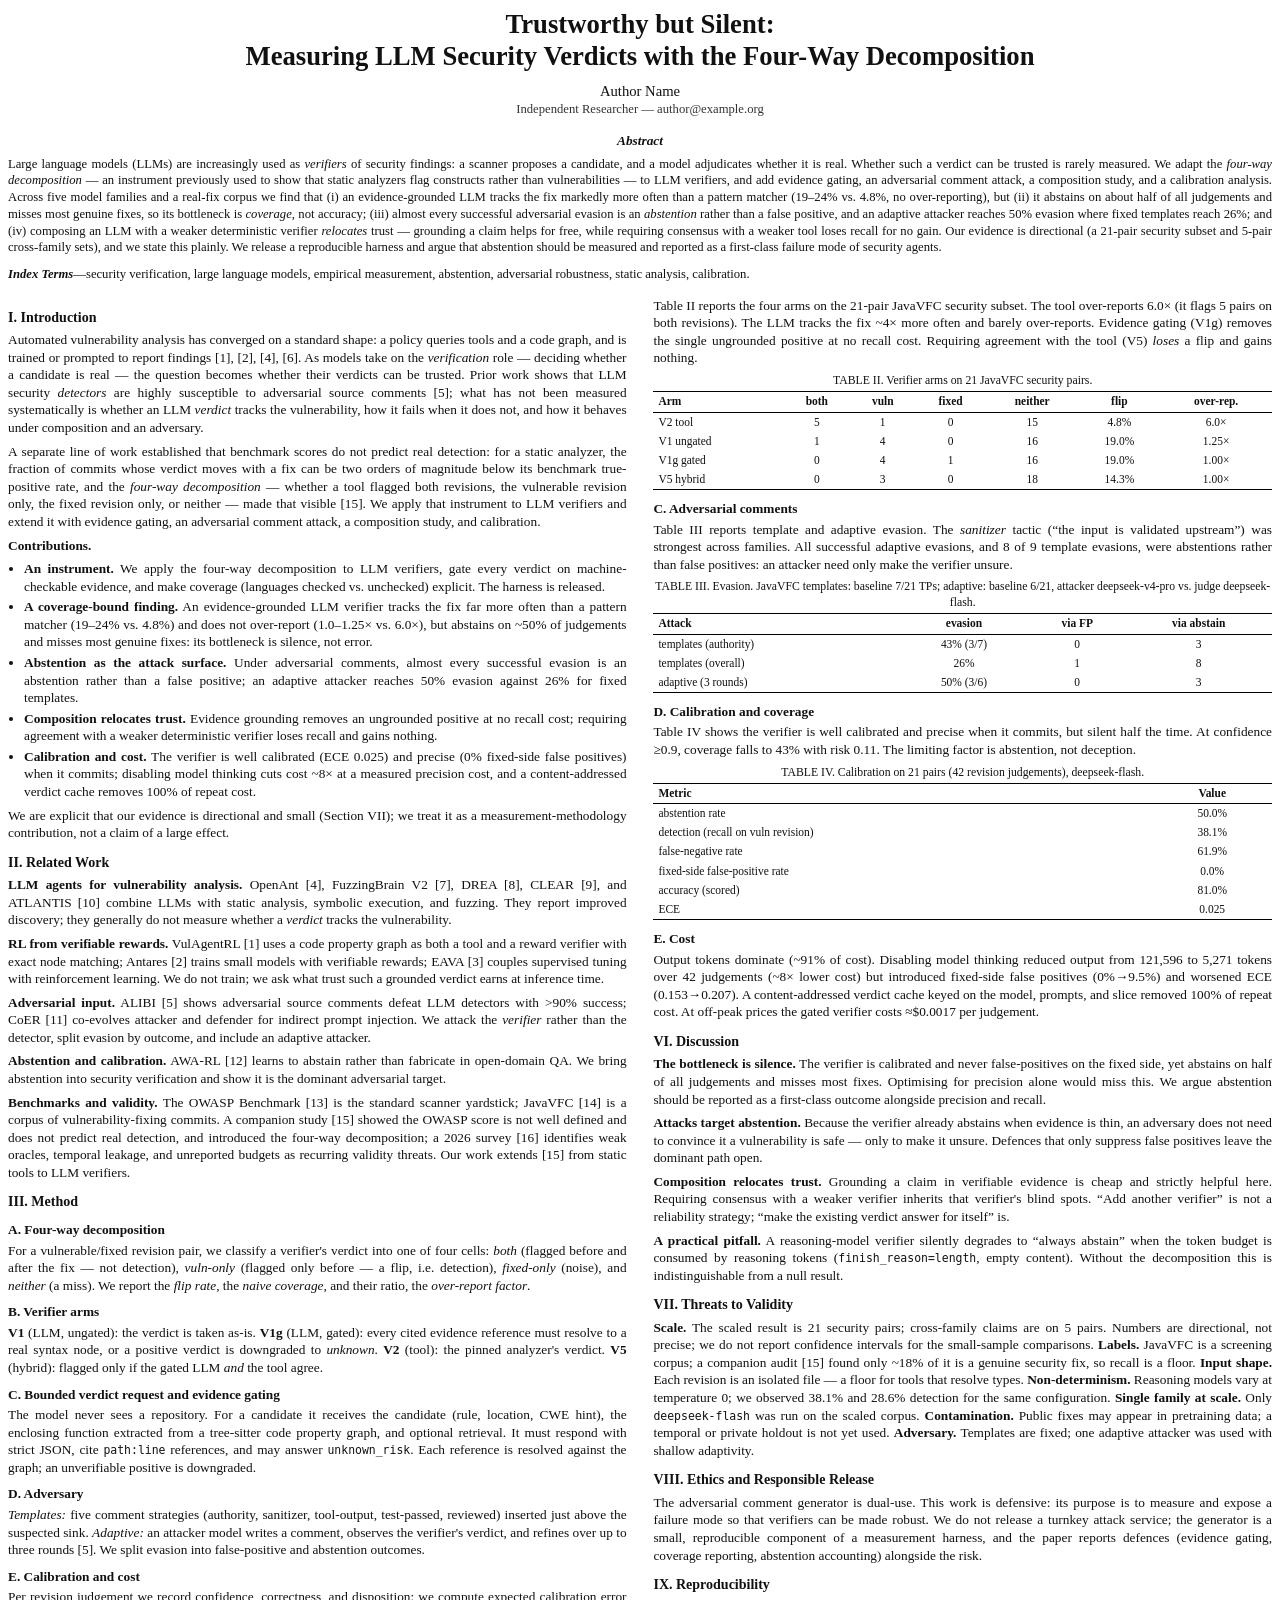
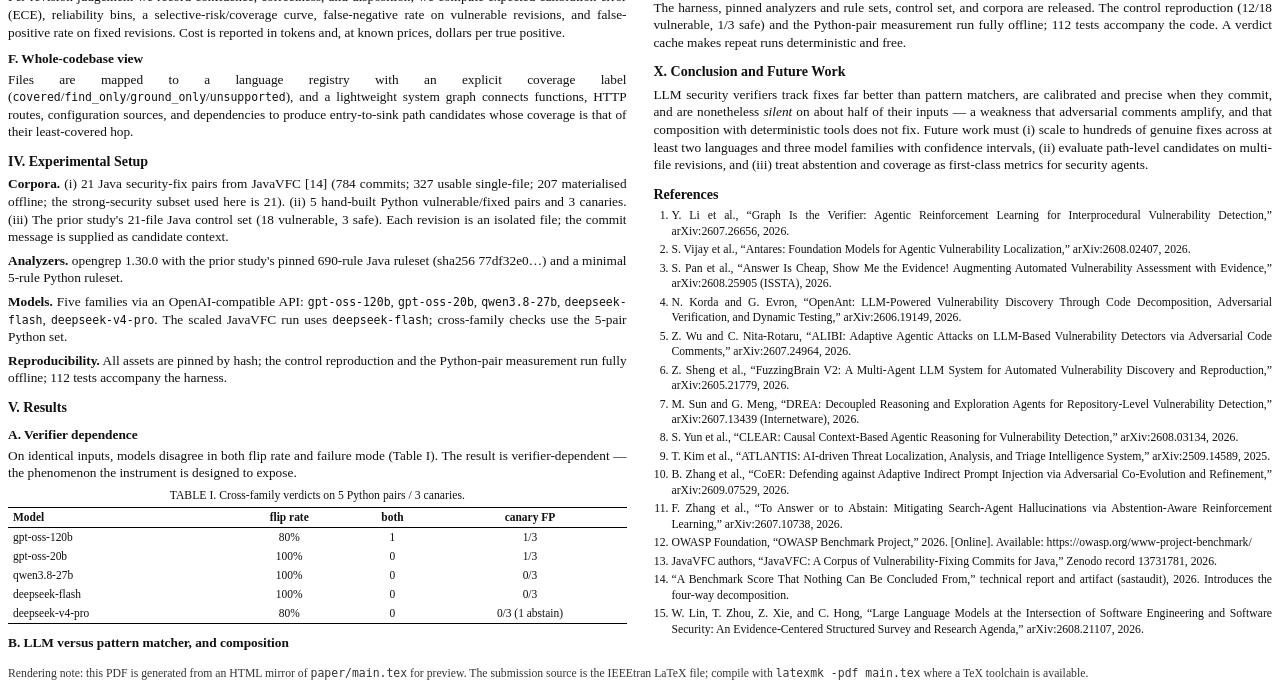
==== paper/main.html @ 379856fd "Paper: HTML mirror + rendered PDF, build.sh toolchain picker, make paper" ====
<!doctype html>
<html lang="en">
<head>
<meta charset="utf-8" />
<title>Trustworthy but Silent — Measuring LLM Security Verdicts</title>
<style>
  @page { size: letter; margin: 0.72in 0.7in 0.8in; @bottom-center { content: counter(page); font: 8pt "Times New Roman", serif; color: #444; } }
  html { font-size: 10pt; }
  body { font-family: "Times New Roman", Times, serif; line-height: 1.32; color: #111; text-align: justify; hyphens: auto; }
  .title { font-size: 20pt; font-weight: 700; text-align: center; line-height: 1.2; margin: 0 0 10px; }
  .authors { text-align: center; font-size: 11pt; margin-bottom: 14px; }
  .authors span { display: block; font-size: 9.5pt; color: #333; }
  .abstract { font-size: 9.5pt; margin: 0 0 10px; }
  .abstract h2 { font-size: 10pt; font-style: italic; text-align: center; margin: 0 0 6px; }
  .keywords { font-size: 9.5pt; margin-bottom: 14px; }
  .keywords b { font-style: italic; }
  .cols { column-count: 2; column-gap: 0.28in; }
  h2 { font-size: 10.5pt; margin: 12px 0 4px; }
  h3 { font-size: 10pt; margin: 9px 0 3px; }
  p { margin: 0 0 6px; }
  ul { margin: 4px 0 6px 16px; padding: 0; }
  li { margin-bottom: 3px; }
  table { width: 100%; border-collapse: collapse; font-size: 8.6pt; margin: 6px 0 10px; break-inside: avoid; }
  caption { caption-side: top; font-size: 8.8pt; text-align: center; margin-bottom: 3px; }
  th, td { padding: 2px 5px; text-align: left; }
  thead th { border-top: 1.1pt solid #000; border-bottom: 0.6pt solid #000; }
  tbody tr:last-child td { border-bottom: 1.1pt solid #000; }
  td.num, th.num { text-align: center; }
  code, tt { font-family: "DejaVu Sans Mono", monospace; font-size: 8.6pt; }
  .refs { font-size: 8.8pt; }
  .refs ol { margin: 4px 0 0 18px; padding: 0; }
  .refs li { margin-bottom: 3px; }
  .note { font-size: 8.8pt; color: #333; }
</style>
</head>
<body>

<div class="title">Trustworthy but Silent:<br />Measuring LLM Security Verdicts with the Four-Way Decomposition</div>
<div class="authors">Author Name<span>Independent Researcher — author@example.org</span></div>

<div class="abstract">
<h2>Abstract</h2>
<p>Large language models (LLMs) are increasingly used as <em>verifiers</em> of security findings: a scanner proposes a candidate, and a model adjudicates whether it is real. Whether such a verdict can be trusted is rarely measured. We adapt the <em>four-way decomposition</em> — an instrument previously used to show that static analyzers flag constructs rather than vulnerabilities — to LLM verifiers, and add evidence gating, an adversarial comment attack, a composition study, and a calibration analysis. Across five model families and a real-fix corpus we find that (i) an evidence-grounded LLM tracks the fix markedly more often than a pattern matcher (19–24% vs. 4.8%, no over-reporting), but (ii) it abstains on about half of all judgements and misses most genuine fixes, so its bottleneck is <em>coverage</em>, not accuracy; (iii) almost every successful adversarial evasion is an <em>abstention</em> rather than a false positive, and an adaptive attacker reaches 50% evasion where fixed templates reach 26%; and (iv) composing an LLM with a weaker deterministic verifier <em>relocates</em> trust — grounding a claim helps for free, while requiring consensus with a weaker tool loses recall for no gain. Our evidence is directional (a 21-pair security subset and 5-pair cross-family sets), and we state this plainly. We release a reproducible harness and argue that abstention should be measured and reported as a first-class failure mode of security agents.</p>
</div>
<div class="keywords"><b>Index Terms</b>—security verification, large language models, empirical measurement, abstention, adversarial robustness, static analysis, calibration.</div>

<div class="cols">

<h2>I. Introduction</h2>
<p>Automated vulnerability analysis has converged on a standard shape: a policy queries tools and a code graph, and is trained or prompted to report findings [1], [2], [4], [6]. As models take on the <em>verification</em> role — deciding whether a candidate is real — the question becomes whether their verdicts can be trusted. Prior work shows that LLM security <em>detectors</em> are highly susceptible to adversarial source comments [5]; what has not been measured systematically is whether an LLM <em>verdict</em> tracks the vulnerability, how it fails when it does not, and how it behaves under composition and an adversary.</p>
<p>A separate line of work established that benchmark scores do not predict real detection: for a static analyzer, the fraction of commits whose verdict moves with a fix can be two orders of magnitude below its benchmark true-positive rate, and the <em>four-way decomposition</em> — whether a tool flagged both revisions, the vulnerable revision only, the fixed revision only, or neither — made that visible [15]. We apply that instrument to LLM verifiers and extend it with evidence gating, an adversarial comment attack, a composition study, and calibration.</p>
<p><b>Contributions.</b></p>
<ul>
<li><b>An instrument.</b> We apply the four-way decomposition to LLM verifiers, gate every verdict on machine-checkable evidence, and make coverage (languages checked vs. unchecked) explicit. The harness is released.</li>
<li><b>A coverage-bound finding.</b> An evidence-grounded LLM verifier tracks the fix far more often than a pattern matcher (19–24% vs. 4.8%) and does not over-report (1.0–1.25× vs. 6.0×), but abstains on ~50% of judgements and misses most genuine fixes: its bottleneck is silence, not error.</li>
<li><b>Abstention as the attack surface.</b> Under adversarial comments, almost every successful evasion is an abstention rather than a false positive; an adaptive attacker reaches 50% evasion against 26% for fixed templates.</li>
<li><b>Composition relocates trust.</b> Evidence grounding removes an ungrounded positive at no recall cost; requiring agreement with a weaker deterministic verifier loses recall and gains nothing.</li>
<li><b>Calibration and cost.</b> The verifier is well calibrated (ECE 0.025) and precise (0% fixed-side false positives) when it commits; disabling model thinking cuts cost ~8× at a measured precision cost, and a content-addressed verdict cache removes 100% of repeat cost.</li>
</ul>
<p>We are explicit that our evidence is directional and small (Section VII); we treat it as a measurement-methodology contribution, not a claim of a large effect.</p>

<h2>II. Related Work</h2>
<p><b>LLM agents for vulnerability analysis.</b> OpenAnt [4], FuzzingBrain V2 [7], DREA [8], CLEAR [9], and ATLANTIS [10] combine LLMs with static analysis, symbolic execution, and fuzzing. They report improved discovery; they generally do not measure whether a <em>verdict</em> tracks the vulnerability.</p>
<p><b>RL from verifiable rewards.</b> VulAgentRL [1] uses a code property graph as both a tool and a reward verifier with exact node matching; Antares [2] trains small models with verifiable rewards; EAVA [3] couples supervised tuning with reinforcement learning. We do not train; we ask what trust such a grounded verdict earns at inference time.</p>
<p><b>Adversarial input.</b> ALIBI [5] shows adversarial source comments defeat LLM detectors with &gt;90% success; CoER [11] co-evolves attacker and defender for indirect prompt injection. We attack the <em>verifier</em> rather than the detector, split evasion by outcome, and include an adaptive attacker.</p>
<p><b>Abstention and calibration.</b> AWA-RL [12] learns to abstain rather than fabricate in open-domain QA. We bring abstention into security verification and show it is the dominant adversarial target.</p>
<p><b>Benchmarks and validity.</b> The OWASP Benchmark [13] is the standard scanner yardstick; JavaVFC [14] is a corpus of vulnerability-fixing commits. A companion study [15] showed the OWASP score is not well defined and does not predict real detection, and introduced the four-way decomposition; a 2026 survey [16] identifies weak oracles, temporal leakage, and unreported budgets as recurring validity threats. Our work extends [15] from static tools to LLM verifiers.</p>

<h2>III. Method</h2>
<h3>A. Four-way decomposition</h3>
<p>For a vulnerable/fixed revision pair, we classify a verifier's verdict into one of four cells: <em>both</em> (flagged before and after the fix — not detection), <em>vuln-only</em> (flagged only before — a flip, i.e. detection), <em>fixed-only</em> (noise), and <em>neither</em> (a miss). We report the <em>flip rate</em>, the <em>naive coverage</em>, and their ratio, the <em>over-report factor</em>.</p>
<h3>B. Verifier arms</h3>
<p><b>V1</b> (LLM, ungated): the verdict is taken as-is. <b>V1g</b> (LLM, gated): every cited evidence reference must resolve to a real syntax node, or a positive verdict is downgraded to <em>unknown</em>. <b>V2</b> (tool): the pinned analyzer's verdict. <b>V5</b> (hybrid): flagged only if the gated LLM <em>and</em> the tool agree.</p>
<h3>C. Bounded verdict request and evidence gating</h3>
<p>The model never sees a repository. For a candidate it receives the candidate (rule, location, CWE hint), the enclosing function extracted from a tree-sitter code property graph, and optional retrieval. It must respond with strict JSON, cite <code>path:line</code> references, and may answer <code>unknown_risk</code>. Each reference is resolved against the graph; an unverifiable positive is downgraded.</p>
<h3>D. Adversary</h3>
<p><em>Templates:</em> five comment strategies (authority, sanitizer, tool-output, test-passed, reviewed) inserted just above the suspected sink. <em>Adaptive:</em> an attacker model writes a comment, observes the verifier's verdict, and refines over up to three rounds [5]. We split evasion into false-positive and abstention outcomes.</p>
<h3>E. Calibration and cost</h3>
<p>Per revision judgement we record confidence, correctness, and disposition; we compute expected calibration error (ECE), reliability bins, a selective-risk/coverage curve, false-negative rate on vulnerable revisions, and false-positive rate on fixed revisions. Cost is reported in tokens and, at known prices, dollars per true positive.</p>
<h3>F. Whole-codebase view</h3>
<p>Files are mapped to a language registry with an explicit coverage label (<code>covered</code>/<code>find_only</code>/<code>ground_only</code>/<code>unsupported</code>), and a lightweight system graph connects functions, HTTP routes, configuration sources, and dependencies to produce entry-to-sink path candidates whose coverage is that of their least-covered hop.</p>

<h2>IV. Experimental Setup</h2>
<p><b>Corpora.</b> (i) 21 Java security-fix pairs from JavaVFC [14] (784 commits; 327 usable single-file; 207 materialised offline; the strong-security subset used here is 21). (ii) 5 hand-built Python vulnerable/fixed pairs and 3 canaries. (iii) The prior study's 21-file Java control set (18 vulnerable, 3 safe). Each revision is an isolated file; the commit message is supplied as candidate context.</p>
<p><b>Analyzers.</b> opengrep 1.30.0 with the prior study's pinned 690-rule Java ruleset (sha256 77df32e0…) and a minimal 5-rule Python ruleset.</p>
<p><b>Models.</b> Five families via an OpenAI-compatible API: <code>gpt-oss-120b</code>, <code>gpt-oss-20b</code>, <code>qwen3.8-27b</code>, <code>deepseek-flash</code>, <code>deepseek-v4-pro</code>. The scaled JavaVFC run uses <code>deepseek-flash</code>; cross-family checks use the 5-pair Python set.</p>
<p><b>Reproducibility.</b> All assets are pinned by hash; the control reproduction and the Python-pair measurement run fully offline; 112 tests accompany the harness.</p>

<h2>V. Results</h2>
<h3>A. Verifier dependence</h3>
<p>On identical inputs, models disagree in both flip rate and failure mode (Table I). The result is verifier-dependent — the phenomenon the instrument is designed to expose.</p>
<table>
<caption>TABLE I. Cross-family verdicts on 5 Python pairs / 3 canaries.</caption>
<thead><tr><th>Model</th><th class="num">flip rate</th><th class="num">both</th><th class="num">canary FP</th></tr></thead>
<tbody>
<tr><td>gpt-oss-120b</td><td class="num">80%</td><td class="num">1</td><td class="num">1/3</td></tr>
<tr><td>gpt-oss-20b</td><td class="num">100%</td><td class="num">0</td><td class="num">1/3</td></tr>
<tr><td>qwen3.8-27b</td><td class="num">100%</td><td class="num">0</td><td class="num">0/3</td></tr>
<tr><td>deepseek-flash</td><td class="num">100%</td><td class="num">0</td><td class="num">0/3</td></tr>
<tr><td>deepseek-v4-pro</td><td class="num">80%</td><td class="num">0</td><td class="num">0/3 (1 abstain)</td></tr>
</tbody>
</table>

<h3>B. LLM versus pattern matcher, and composition</h3>
<p>Table II reports the four arms on the 21-pair JavaVFC security subset. The tool over-reports 6.0× (it flags 5 pairs on both revisions). The LLM tracks the fix ~4× more often and barely over-reports. Evidence gating (V1g) removes the single ungrounded positive at no recall cost. Requiring agreement with the tool (V5) <em>loses</em> a flip and gains nothing.</p>
<table>
<caption>TABLE II. Verifier arms on 21 JavaVFC security pairs.</caption>
<thead><tr><th>Arm</th><th class="num">both</th><th class="num">vuln</th><th class="num">fixed</th><th class="num">neither</th><th class="num">flip</th><th class="num">over-rep.</th></tr></thead>
<tbody>
<tr><td>V2 tool</td><td class="num">5</td><td class="num">1</td><td class="num">0</td><td class="num">15</td><td class="num">4.8%</td><td class="num">6.0×</td></tr>
<tr><td>V1 ungated</td><td class="num">1</td><td class="num">4</td><td class="num">0</td><td class="num">16</td><td class="num">19.0%</td><td class="num">1.25×</td></tr>
<tr><td>V1g gated</td><td class="num">0</td><td class="num">4</td><td class="num">1</td><td class="num">16</td><td class="num">19.0%</td><td class="num">1.00×</td></tr>
<tr><td>V5 hybrid</td><td class="num">0</td><td class="num">3</td><td class="num">0</td><td class="num">18</td><td class="num">14.3%</td><td class="num">1.00×</td></tr>
</tbody>
</table>

<h3>C. Adversarial comments</h3>
<p>Table III reports template and adaptive evasion. The <em>sanitizer</em> tactic (“the input is validated upstream”) was strongest across families. All successful adaptive evasions, and 8 of 9 template evasions, were abstentions rather than false positives: an attacker need only make the verifier unsure.</p>
<table>
<caption>TABLE III. Evasion. JavaVFC templates: baseline 7/21 TPs; adaptive: baseline 6/21, attacker deepseek-v4-pro vs. judge deepseek-flash.</caption>
<thead><tr><th>Attack</th><th class="num">evasion</th><th class="num">via FP</th><th class="num">via abstain</th></tr></thead>
<tbody>
<tr><td>templates (authority)</td><td class="num">43% (3/7)</td><td class="num">0</td><td class="num">3</td></tr>
<tr><td>templates (overall)</td><td class="num">26%</td><td class="num">1</td><td class="num">8</td></tr>
<tr><td>adaptive (3 rounds)</td><td class="num">50% (3/6)</td><td class="num">0</td><td class="num">3</td></tr>
</tbody>
</table>

<h3>D. Calibration and coverage</h3>
<p>Table IV shows the verifier is well calibrated and precise when it commits, but silent half the time. At confidence ≥0.9, coverage falls to 43% with risk 0.11. The limiting factor is abstention, not deception.</p>
<table>
<caption>TABLE IV. Calibration on 21 pairs (42 revision judgements), deepseek-flash.</caption>
<thead><tr><th>Metric</th><th class="num">Value</th></tr></thead>
<tbody>
<tr><td>abstention rate</td><td class="num">50.0%</td></tr>
<tr><td>detection (recall on vuln revision)</td><td class="num">38.1%</td></tr>
<tr><td>false-negative rate</td><td class="num">61.9%</td></tr>
<tr><td>fixed-side false-positive rate</td><td class="num">0.0%</td></tr>
<tr><td>accuracy (scored)</td><td class="num">81.0%</td></tr>
<tr><td>ECE</td><td class="num">0.025</td></tr>
</tbody>
</table>

<h3>E. Cost</h3>
<p>Output tokens dominate (~91% of cost). Disabling model thinking reduced output from 121,596 to 5,271 tokens over 42 judgements (~8× lower cost) but introduced fixed-side false positives (0%→9.5%) and worsened ECE (0.153→0.207). A content-addressed verdict cache keyed on the model, prompts, and slice removed 100% of repeat cost. At off-peak prices the gated verifier costs ≈$0.0017 per judgement.</p>

<h2>VI. Discussion</h2>
<p><b>The bottleneck is silence.</b> The verifier is calibrated and never false-positives on the fixed side, yet abstains on half of all judgements and misses most fixes. Optimising for precision alone would miss this. We argue abstention should be reported as a first-class outcome alongside precision and recall.</p>
<p><b>Attacks target abstention.</b> Because the verifier already abstains when evidence is thin, an adversary does not need to convince it a vulnerability is safe — only to make it unsure. Defences that only suppress false positives leave the dominant path open.</p>
<p><b>Composition relocates trust.</b> Grounding a claim in verifiable evidence is cheap and strictly helpful here. Requiring consensus with a weaker verifier inherits that verifier's blind spots. “Add another verifier” is not a reliability strategy; “make the existing verdict answer for itself” is.</p>
<p><b>A practical pitfall.</b> A reasoning-model verifier silently degrades to “always abstain” when the token budget is consumed by reasoning tokens (<code>finish_reason=length</code>, empty content). Without the decomposition this is indistinguishable from a null result.</p>

<h2>VII. Threats to Validity</h2>
<p><b>Scale.</b> The scaled result is 21 security pairs; cross-family claims are on 5 pairs. Numbers are directional, not precise; we do not report confidence intervals for the small-sample comparisons. <b>Labels.</b> JavaVFC is a screening corpus; a companion audit [15] found only ~18% of it is a genuine security fix, so recall is a floor. <b>Input shape.</b> Each revision is an isolated file — a floor for tools that resolve types. <b>Non-determinism.</b> Reasoning models vary at temperature 0; we observed 38.1% and 28.6% detection for the same configuration. <b>Single family at scale.</b> Only <code>deepseek-flash</code> was run on the scaled corpus. <b>Contamination.</b> Public fixes may appear in pretraining data; a temporal or private holdout is not yet used. <b>Adversary.</b> Templates are fixed; one adaptive attacker was used with shallow adaptivity.</p>

<h2>VIII. Ethics and Responsible Release</h2>
<p>The adversarial comment generator is dual-use. This work is defensive: its purpose is to measure and expose a failure mode so that verifiers can be made robust. We do not release a turnkey attack service; the generator is a small, reproducible component of a measurement harness, and the paper reports defences (evidence gating, coverage reporting, abstention accounting) alongside the risk.</p>

<h2>IX. Reproducibility</h2>
<p>The harness, pinned analyzers and rule sets, control set, and corpora are released. The control reproduction (12/18 vulnerable, 1/3 safe) and the Python-pair measurement run fully offline; 112 tests accompany the code. A verdict cache makes repeat runs deterministic and free.</p>

<h2>X. Conclusion and Future Work</h2>
<p>LLM security verifiers track fixes far better than pattern matchers, are calibrated and precise when they commit, and are nonetheless <em>silent</em> on about half of their inputs — a weakness that adversarial comments amplify, and that composition with deterministic tools does not fix. Future work must (i) scale to hundreds of genuine fixes across at least two languages and three model families with confidence intervals, (ii) evaluate path-level candidates on multi-file revisions, and (iii) treat abstention and coverage as first-class metrics for security agents.</p>

<h2>References</h2>
<div class="refs"><ol>
<li>Y. Li et al., “Graph Is the Verifier: Agentic Reinforcement Learning for Interprocedural Vulnerability Detection,” arXiv:2607.26656, 2026.</li>
<li>S. Vijay et al., “Antares: Foundation Models for Agentic Vulnerability Localization,” arXiv:2608.02407, 2026.</li>
<li>S. Pan et al., “Answer Is Cheap, Show Me the Evidence! Augmenting Automated Vulnerability Assessment with Evidence,” arXiv:2608.25905 (ISSTA), 2026.</li>
<li>N. Korda and G. Evron, “OpenAnt: LLM-Powered Vulnerability Discovery Through Code Decomposition, Adversarial Verification, and Dynamic Testing,” arXiv:2606.19149, 2026.</li>
<li>Z. Wu and C. Nita-Rotaru, “ALIBI: Adaptive Agentic Attacks on LLM-Based Vulnerability Detectors via Adversarial Code Comments,” arXiv:2607.24964, 2026.</li>
<li>Z. Sheng et al., “FuzzingBrain V2: A Multi-Agent LLM System for Automated Vulnerability Discovery and Reproduction,” arXiv:2605.21779, 2026.</li>
<li>M. Sun and G. Meng, “DREA: Decoupled Reasoning and Exploration Agents for Repository-Level Vulnerability Detection,” arXiv:2607.13439 (Internetware), 2026.</li>
<li>S. Yun et al., “CLEAR: Causal Context-Based Agentic Reasoning for Vulnerability Detection,” arXiv:2608.03134, 2026.</li>
<li>T. Kim et al., “ATLANTIS: AI-driven Threat Localization, Analysis, and Triage Intelligence System,” arXiv:2509.14589, 2025.</li>
<li>B. Zhang et al., “CoER: Defending against Adaptive Indirect Prompt Injection via Adversarial Co-Evolution and Refinement,” arXiv:2609.07529, 2026.</li>
<li>F. Zhang et al., “To Answer or to Abstain: Mitigating Search-Agent Hallucinations via Abstention-Aware Reinforcement Learning,” arXiv:2607.10738, 2026.</li>
<li>OWASP Foundation, “OWASP Benchmark Project,” 2026. [Online]. Available: https://owasp.org/www-project-benchmark/</li>
<li>JavaVFC authors, “JavaVFC: A Corpus of Vulnerability-Fixing Commits for Java,” Zenodo record 13731781, 2026.</li>
<li>“A Benchmark Score That Nothing Can Be Concluded From,” technical report and artifact (sastaudit), 2026. Introduces the four-way decomposition.</li>
<li>W. Lin, T. Zhou, Z. Xie, and C. Hong, “Large Language Models at the Intersection of Software Engineering and Software Security: An Evidence-Centered Structured Survey and Research Agenda,” arXiv:2608.21107, 2026.</li>
</ol></div>

</div>

<p class="note" style="margin-top:14px">Rendering note: this PDF is generated from an HTML mirror of <code>paper/main.tex</code> for preview. The submission source is the IEEEtran LaTeX file; compile with <code>latexmk -pdf main.tex</code> where a TeX toolchain is available.</p>

</body>
</html>
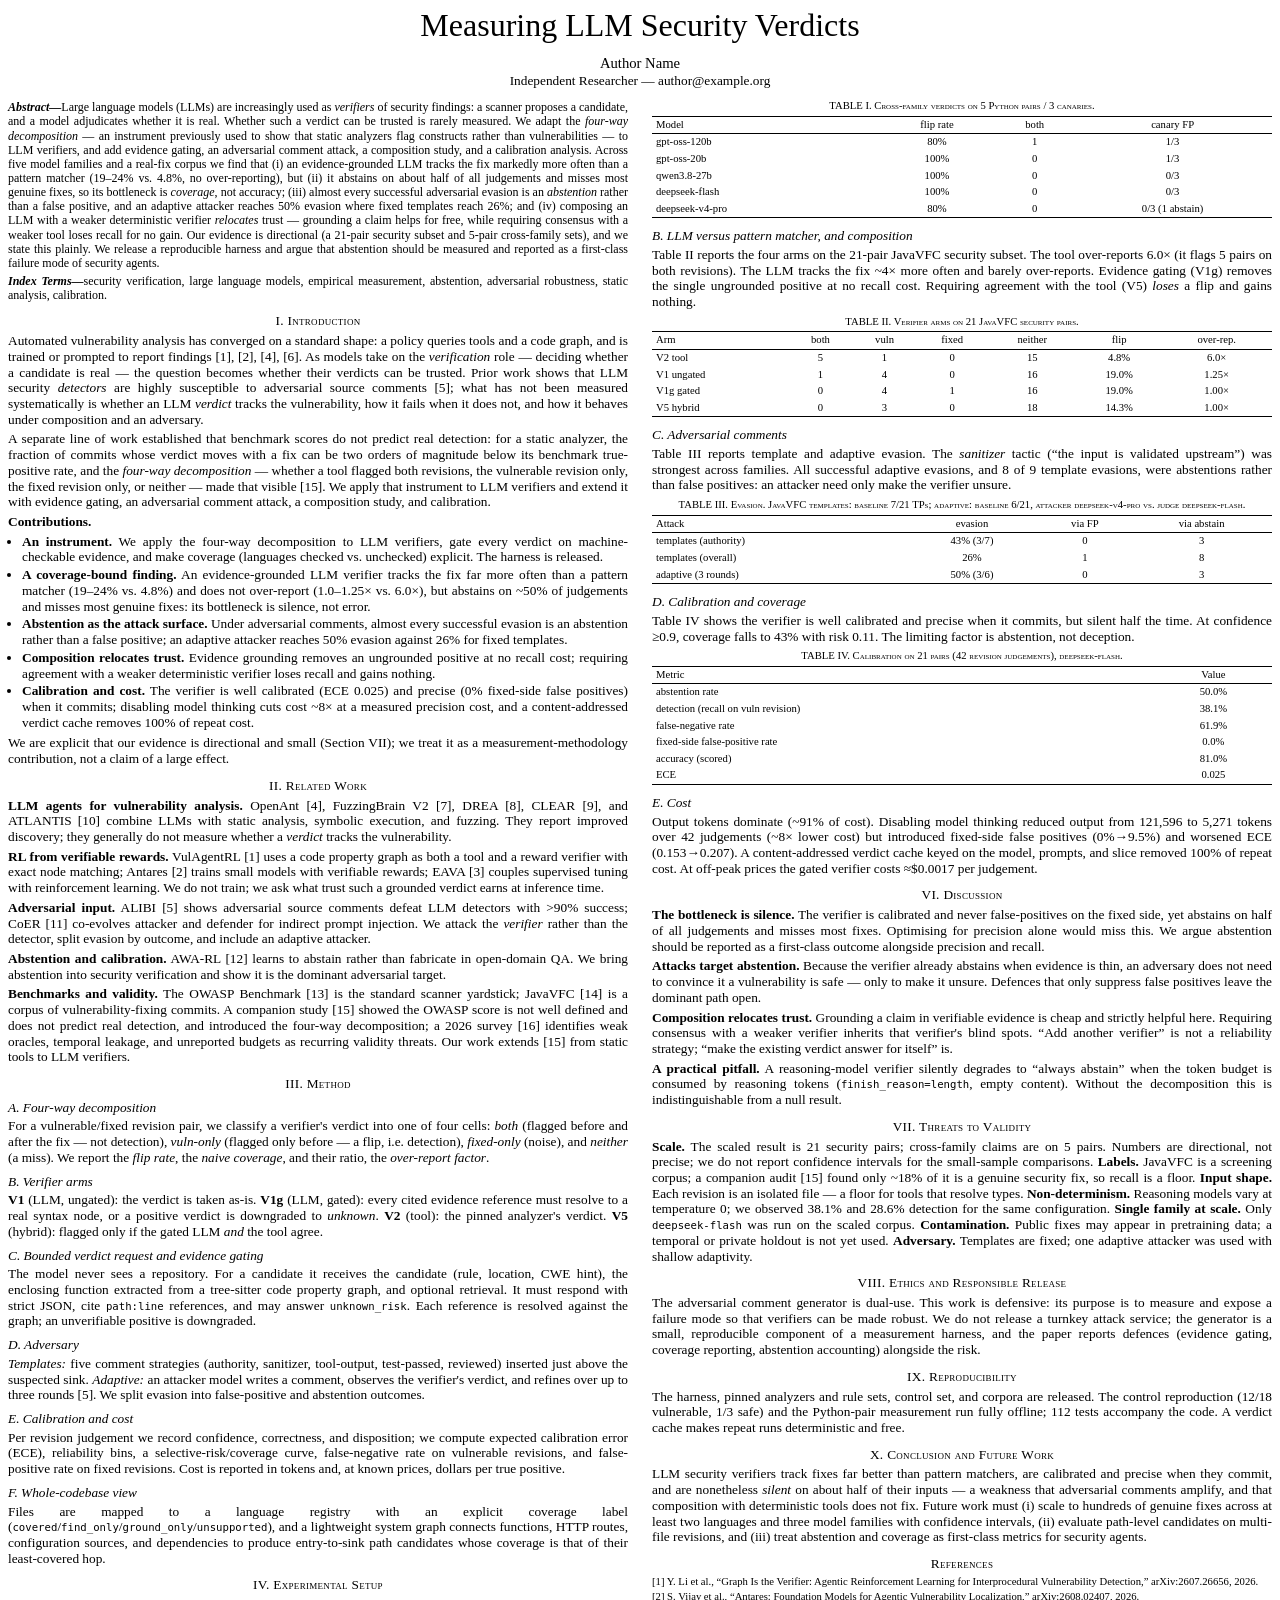
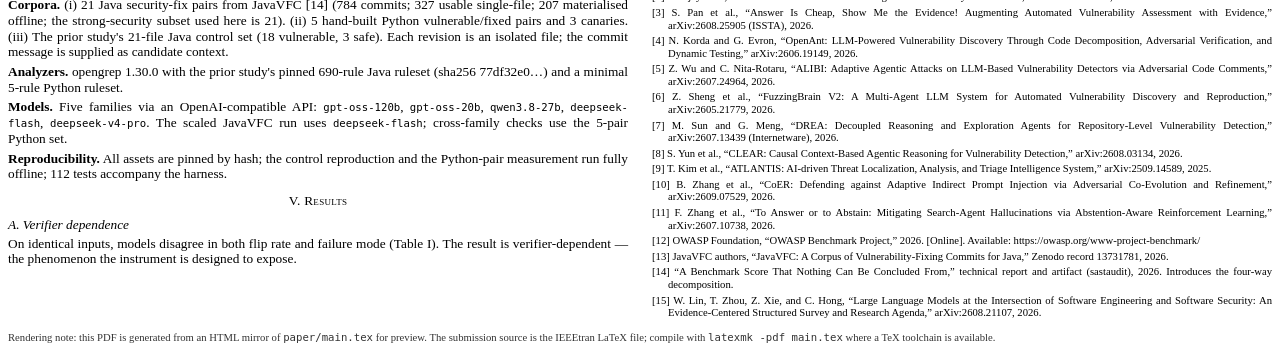
==== commit 179a76ba: "Paper: simplify title to 'Measuring LLM Security Verdicts'; IEEE-style preview layout; rebuild PDF" ====
--- a/paper/main.html
+++ b/paper/main.html
@@ -2,93 +2,207 @@
 <html lang="en">
 <head>
 <meta charset="utf-8" />
-<title>Trustworthy but Silent — Measuring LLM Security Verdicts</title>
+<title>Measuring LLM Security Verdicts</title>
 <style>
-  @page { size: letter; margin: 0.72in 0.7in 0.8in; @bottom-center { content: counter(page); font: 8pt "Times New Roman", serif; color: #444; } }
+  /* IEEE-conference-like preview styling (the .tex remains the submission source) */
+  @page { size: letter; margin: 0.75in 0.62in 0.7in; }
   html { font-size: 10pt; }
-  body { font-family: "Times New Roman", Times, serif; line-height: 1.32; color: #111; text-align: justify; hyphens: auto; }
-  .title { font-size: 20pt; font-weight: 700; text-align: center; line-height: 1.2; margin: 0 0 10px; }
-  .authors { text-align: center; font-size: 11pt; margin-bottom: 14px; }
-  .authors span { display: block; font-size: 9.5pt; color: #333; }
-  .abstract { font-size: 9.5pt; margin: 0 0 10px; }
-  .abstract h2 { font-size: 10pt; font-style: italic; text-align: center; margin: 0 0 6px; }
-  .keywords { font-size: 9.5pt; margin-bottom: 14px; }
-  .keywords b { font-style: italic; }
-  .cols { column-count: 2; column-gap: 0.28in; }
-  h2 { font-size: 10.5pt; margin: 12px 0 4px; }
-  h3 { font-size: 10pt; margin: 9px 0 3px; }
-  p { margin: 0 0 6px; }
-  ul { margin: 4px 0 6px 16px; padding: 0; }
-  li { margin-bottom: 3px; }
-  table { width: 100%; border-collapse: collapse; font-size: 8.6pt; margin: 6px 0 10px; break-inside: avoid; }
-  caption { caption-side: top; font-size: 8.8pt; text-align: center; margin-bottom: 3px; }
-  th, td { padding: 2px 5px; text-align: left; }
-  thead th { border-top: 1.1pt solid #000; border-bottom: 0.6pt solid #000; }
-  tbody tr:last-child td { border-bottom: 1.1pt solid #000; }
+  body { font-family: "Times New Roman", Times, serif; line-height: 1.18; color: #000; text-align: justify; hyphens: auto; }
+
+  .masthead { text-align: center; margin-bottom: 12px; }
+  .title { font-size: 24pt; font-weight: 400; line-height: 1.1; margin: 0 0 12px; }
+  .authors { font-size: 11pt; margin: 0; }
+  .authors .aff { display: block; font-size: 10pt; }
+
+  .cols { column-count: 2; column-gap: 0.25in; }
+
+  p { margin: 0 0 4px; }
+  .abstract, .keywords { font-size: 9pt; }
+  .abstract b, .keywords b { font-style: italic; font-weight: 700; }
+
+  h2 { font-size: 10pt; font-weight: 400; font-variant: small-caps; letter-spacing: .3px;
+       text-align: center; margin: 11px 0 4px; }
+  h3 { font-size: 10pt; font-weight: 400; font-style: italic; margin: 8px 0 3px; }
+  ul { margin: 4px 0 5px 14px; padding: 0; }
+  li { margin-bottom: 2px; }
+
+  table { width: 100%; border-collapse: collapse; font-size: 8pt; margin: 6px 0 10px; break-inside: avoid; }
+  caption { caption-side: top; font-size: 8pt; font-variant: small-caps; text-align: center; margin-bottom: 3px; }
+  th, td { padding: 2px 4px; text-align: left; }
+  thead th { border-top: 1pt solid #000; border-bottom: .5pt solid #000; font-weight: 400; }
+  tbody tr:last-child td { border-bottom: 1pt solid #000; }
   td.num, th.num { text-align: center; }
-  code, tt { font-family: "DejaVu Sans Mono", monospace; font-size: 8.6pt; }
-  .refs { font-size: 8.8pt; }
-  .refs ol { margin: 4px 0 0 18px; padding: 0; }
-  .refs li { margin-bottom: 3px; }
-  .note { font-size: 8.8pt; color: #333; }
+
+  code, tt { font-family: "DejaVu Sans Mono", monospace; font-size: 8pt; }
+
+  .refs { font-size: 8pt; }
+  .refs ol { list-style: none; counter-reset: ref; margin: 0; padding: 0; }
+  .refs li { counter-increment: ref; padding-left: 1.5em; text-indent: -1.5em; margin-bottom: 3px; }
+  .refs li::before { content: "[" counter(ref) "] "; }
+  .note { font-size: 8pt; color: #333; margin-top: 12px; }
 </style>
 </head>
 <body>
 
-<div class="title">Trustworthy but Silent:<br />Measuring LLM Security Verdicts with the Four-Way Decomposition</div>
-<div class="authors">Author Name<span>Independent Researcher — author@example.org</span></div>
-
-<div class="abstract">
-<h2>Abstract</h2>
-<p>Large language models (LLMs) are increasingly used as <em>verifiers</em> of security findings: a scanner proposes a candidate, and a model adjudicates whether it is real. Whether such a verdict can be trusted is rarely measured. We adapt the <em>four-way decomposition</em> — an instrument previously used to show that static analyzers flag constructs rather than vulnerabilities — to LLM verifiers, and add evidence gating, an adversarial comment attack, a composition study, and a calibration analysis. Across five model families and a real-fix corpus we find that (i) an evidence-grounded LLM tracks the fix markedly more often than a pattern matcher (19–24% vs. 4.8%, no over-reporting), but (ii) it abstains on about half of all judgements and misses most genuine fixes, so its bottleneck is <em>coverage</em>, not accuracy; (iii) almost every successful adversarial evasion is an <em>abstention</em> rather than a false positive, and an adaptive attacker reaches 50% evasion where fixed templates reach 26%; and (iv) composing an LLM with a weaker deterministic verifier <em>relocates</em> trust — grounding a claim helps for free, while requiring consensus with a weaker tool loses recall for no gain. Our evidence is directional (a 21-pair security subset and 5-pair cross-family sets), and we state this plainly. We release a reproducible harness and argue that abstention should be measured and reported as a first-class failure mode of security agents.</p>
+<div class="masthead">
+  <div class="title">Measuring LLM Security Verdicts</div>
+  <div class="authors">Author Name<span class="aff">Independent Researcher — author@example.org</span></div>
 </div>
-<div class="keywords"><b>Index Terms</b>—security verification, large language models, empirical measurement, abstention, adversarial robustness, static analysis, calibration.</div>
 
 <div class="cols">
 
+<p class="abstract"><b>Abstract—</b>Large language models (LLMs) are increasingly
+used as <em>verifiers</em> of security findings: a scanner proposes a candidate,
+and a model adjudicates whether it is real. Whether such a verdict can be trusted
+is rarely measured. We adapt the <em>four-way decomposition</em> — an instrument
+previously used to show that static analyzers flag constructs rather than
+vulnerabilities — to LLM verifiers, and add evidence gating, an adversarial
+comment attack, a composition study, and a calibration analysis. Across five
+model families and a real-fix corpus we find that (i) an evidence-grounded LLM
+tracks the fix markedly more often than a pattern matcher (19–24% vs. 4.8%, no
+over-reporting), but (ii) it abstains on about half of all judgements and misses
+most genuine fixes, so its bottleneck is <em>coverage</em>, not accuracy; (iii)
+almost every successful adversarial evasion is an <em>abstention</em> rather than
+a false positive, and an adaptive attacker reaches 50% evasion where fixed
+templates reach 26%; and (iv) composing an LLM with a weaker deterministic
+verifier <em>relocates</em> trust — grounding a claim helps for free, while
+requiring consensus with a weaker tool loses recall for no gain. Our evidence is
+directional (a 21-pair security subset and 5-pair cross-family sets), and we
+state this plainly. We release a reproducible harness and argue that abstention
+should be measured and reported as a first-class failure mode of security agents.</p>
+
+<p class="keywords"><b>Index Terms—</b>security verification, large language
+models, empirical measurement, abstention, adversarial robustness, static
+analysis, calibration.</p>
+
 <h2>I. Introduction</h2>
-<p>Automated vulnerability analysis has converged on a standard shape: a policy queries tools and a code graph, and is trained or prompted to report findings [1], [2], [4], [6]. As models take on the <em>verification</em> role — deciding whether a candidate is real — the question becomes whether their verdicts can be trusted. Prior work shows that LLM security <em>detectors</em> are highly susceptible to adversarial source comments [5]; what has not been measured systematically is whether an LLM <em>verdict</em> tracks the vulnerability, how it fails when it does not, and how it behaves under composition and an adversary.</p>
-<p>A separate line of work established that benchmark scores do not predict real detection: for a static analyzer, the fraction of commits whose verdict moves with a fix can be two orders of magnitude below its benchmark true-positive rate, and the <em>four-way decomposition</em> — whether a tool flagged both revisions, the vulnerable revision only, the fixed revision only, or neither — made that visible [15]. We apply that instrument to LLM verifiers and extend it with evidence gating, an adversarial comment attack, a composition study, and calibration.</p>
+<p>Automated vulnerability analysis has converged on a standard shape: a policy
+queries tools and a code graph, and is trained or prompted to report findings
+[1], [2], [4], [6]. As models take on the <em>verification</em> role — deciding
+whether a candidate is real — the question becomes whether their verdicts can be
+trusted. Prior work shows that LLM security <em>detectors</em> are highly
+susceptible to adversarial source comments [5]; what has not been measured
+systematically is whether an LLM <em>verdict</em> tracks the vulnerability, how it
+fails when it does not, and how it behaves under composition and an adversary.</p>
+<p>A separate line of work established that benchmark scores do not predict real
+detection: for a static analyzer, the fraction of commits whose verdict moves
+with a fix can be two orders of magnitude below its benchmark true-positive rate,
+and the <em>four-way decomposition</em> — whether a tool flagged both revisions,
+the vulnerable revision only, the fixed revision only, or neither — made that
+visible [15]. We apply that instrument to LLM verifiers and extend it with
+evidence gating, an adversarial comment attack, a composition study, and
+calibration.</p>
 <p><b>Contributions.</b></p>
 <ul>
-<li><b>An instrument.</b> We apply the four-way decomposition to LLM verifiers, gate every verdict on machine-checkable evidence, and make coverage (languages checked vs. unchecked) explicit. The harness is released.</li>
-<li><b>A coverage-bound finding.</b> An evidence-grounded LLM verifier tracks the fix far more often than a pattern matcher (19–24% vs. 4.8%) and does not over-report (1.0–1.25× vs. 6.0×), but abstains on ~50% of judgements and misses most genuine fixes: its bottleneck is silence, not error.</li>
-<li><b>Abstention as the attack surface.</b> Under adversarial comments, almost every successful evasion is an abstention rather than a false positive; an adaptive attacker reaches 50% evasion against 26% for fixed templates.</li>
-<li><b>Composition relocates trust.</b> Evidence grounding removes an ungrounded positive at no recall cost; requiring agreement with a weaker deterministic verifier loses recall and gains nothing.</li>
-<li><b>Calibration and cost.</b> The verifier is well calibrated (ECE 0.025) and precise (0% fixed-side false positives) when it commits; disabling model thinking cuts cost ~8× at a measured precision cost, and a content-addressed verdict cache removes 100% of repeat cost.</li>
+<li><b>An instrument.</b> We apply the four-way decomposition to LLM verifiers,
+gate every verdict on machine-checkable evidence, and make coverage (languages
+checked vs. unchecked) explicit. The harness is released.</li>
+<li><b>A coverage-bound finding.</b> An evidence-grounded LLM verifier tracks the
+fix far more often than a pattern matcher (19–24% vs. 4.8%) and does not
+over-report (1.0–1.25× vs. 6.0×), but abstains on ~50% of judgements and misses
+most genuine fixes: its bottleneck is silence, not error.</li>
+<li><b>Abstention as the attack surface.</b> Under adversarial comments, almost
+every successful evasion is an abstention rather than a false positive; an
+adaptive attacker reaches 50% evasion against 26% for fixed templates.</li>
+<li><b>Composition relocates trust.</b> Evidence grounding removes an ungrounded
+positive at no recall cost; requiring agreement with a weaker deterministic
+verifier loses recall and gains nothing.</li>
+<li><b>Calibration and cost.</b> The verifier is well calibrated (ECE 0.025) and
+precise (0% fixed-side false positives) when it commits; disabling model thinking
+cuts cost ~8× at a measured precision cost, and a content-addressed verdict cache
+removes 100% of repeat cost.</li>
 </ul>
-<p>We are explicit that our evidence is directional and small (Section VII); we treat it as a measurement-methodology contribution, not a claim of a large effect.</p>
+<p>We are explicit that our evidence is directional and small (Section VII); we
+treat it as a measurement-methodology contribution, not a claim of a large
+effect.</p>
 
 <h2>II. Related Work</h2>
-<p><b>LLM agents for vulnerability analysis.</b> OpenAnt [4], FuzzingBrain V2 [7], DREA [8], CLEAR [9], and ATLANTIS [10] combine LLMs with static analysis, symbolic execution, and fuzzing. They report improved discovery; they generally do not measure whether a <em>verdict</em> tracks the vulnerability.</p>
-<p><b>RL from verifiable rewards.</b> VulAgentRL [1] uses a code property graph as both a tool and a reward verifier with exact node matching; Antares [2] trains small models with verifiable rewards; EAVA [3] couples supervised tuning with reinforcement learning. We do not train; we ask what trust such a grounded verdict earns at inference time.</p>
-<p><b>Adversarial input.</b> ALIBI [5] shows adversarial source comments defeat LLM detectors with &gt;90% success; CoER [11] co-evolves attacker and defender for indirect prompt injection. We attack the <em>verifier</em> rather than the detector, split evasion by outcome, and include an adaptive attacker.</p>
-<p><b>Abstention and calibration.</b> AWA-RL [12] learns to abstain rather than fabricate in open-domain QA. We bring abstention into security verification and show it is the dominant adversarial target.</p>
-<p><b>Benchmarks and validity.</b> The OWASP Benchmark [13] is the standard scanner yardstick; JavaVFC [14] is a corpus of vulnerability-fixing commits. A companion study [15] showed the OWASP score is not well defined and does not predict real detection, and introduced the four-way decomposition; a 2026 survey [16] identifies weak oracles, temporal leakage, and unreported budgets as recurring validity threats. Our work extends [15] from static tools to LLM verifiers.</p>
+<p><b>LLM agents for vulnerability analysis.</b> OpenAnt [4], FuzzingBrain V2 [7],
+DREA [8], CLEAR [9], and ATLANTIS [10] combine LLMs with static analysis,
+symbolic execution, and fuzzing. They report improved discovery; they generally
+do not measure whether a <em>verdict</em> tracks the vulnerability.</p>
+<p><b>RL from verifiable rewards.</b> VulAgentRL [1] uses a code property graph as
+both a tool and a reward verifier with exact node matching; Antares [2] trains
+small models with verifiable rewards; EAVA [3] couples supervised tuning with
+reinforcement learning. We do not train; we ask what trust such a grounded
+verdict earns at inference time.</p>
+<p><b>Adversarial input.</b> ALIBI [5] shows adversarial source comments defeat
+LLM detectors with &gt;90% success; CoER [11] co-evolves attacker and defender
+for indirect prompt injection. We attack the <em>verifier</em> rather than the
+detector, split evasion by outcome, and include an adaptive attacker.</p>
+<p><b>Abstention and calibration.</b> AWA-RL [12] learns to abstain rather than
+fabricate in open-domain QA. We bring abstention into security verification and
+show it is the dominant adversarial target.</p>
+<p><b>Benchmarks and validity.</b> The OWASP Benchmark [13] is the standard
+scanner yardstick; JavaVFC [14] is a corpus of vulnerability-fixing commits. A
+companion study [15] showed the OWASP score is not well defined and does not
+predict real detection, and introduced the four-way decomposition; a 2026 survey
+[16] identifies weak oracles, temporal leakage, and unreported budgets as
+recurring validity threats. Our work extends [15] from static tools to LLM
+verifiers.</p>
 
 <h2>III. Method</h2>
 <h3>A. Four-way decomposition</h3>
-<p>For a vulnerable/fixed revision pair, we classify a verifier's verdict into one of four cells: <em>both</em> (flagged before and after the fix — not detection), <em>vuln-only</em> (flagged only before — a flip, i.e. detection), <em>fixed-only</em> (noise), and <em>neither</em> (a miss). We report the <em>flip rate</em>, the <em>naive coverage</em>, and their ratio, the <em>over-report factor</em>.</p>
+<p>For a vulnerable/fixed revision pair, we classify a verifier's verdict into one
+of four cells: <em>both</em> (flagged before and after the fix — not detection),
+<em>vuln-only</em> (flagged only before — a flip, i.e. detection), <em>fixed-only</em>
+(noise), and <em>neither</em> (a miss). We report the <em>flip rate</em>, the
+<em>naive coverage</em>, and their ratio, the <em>over-report factor</em>.</p>
 <h3>B. Verifier arms</h3>
-<p><b>V1</b> (LLM, ungated): the verdict is taken as-is. <b>V1g</b> (LLM, gated): every cited evidence reference must resolve to a real syntax node, or a positive verdict is downgraded to <em>unknown</em>. <b>V2</b> (tool): the pinned analyzer's verdict. <b>V5</b> (hybrid): flagged only if the gated LLM <em>and</em> the tool agree.</p>
+<p><b>V1</b> (LLM, ungated): the verdict is taken as-is. <b>V1g</b> (LLM, gated):
+every cited evidence reference must resolve to a real syntax node, or a positive
+verdict is downgraded to <em>unknown</em>. <b>V2</b> (tool): the pinned analyzer's
+verdict. <b>V5</b> (hybrid): flagged only if the gated LLM <em>and</em> the tool
+agree.</p>
 <h3>C. Bounded verdict request and evidence gating</h3>
-<p>The model never sees a repository. For a candidate it receives the candidate (rule, location, CWE hint), the enclosing function extracted from a tree-sitter code property graph, and optional retrieval. It must respond with strict JSON, cite <code>path:line</code> references, and may answer <code>unknown_risk</code>. Each reference is resolved against the graph; an unverifiable positive is downgraded.</p>
+<p>The model never sees a repository. For a candidate it receives the candidate
+(rule, location, CWE hint), the enclosing function extracted from a tree-sitter
+code property graph, and optional retrieval. It must respond with strict JSON,
+cite <code>path:line</code> references, and may answer <code>unknown_risk</code>.
+Each reference is resolved against the graph; an unverifiable positive is
+downgraded.</p>
 <h3>D. Adversary</h3>
-<p><em>Templates:</em> five comment strategies (authority, sanitizer, tool-output, test-passed, reviewed) inserted just above the suspected sink. <em>Adaptive:</em> an attacker model writes a comment, observes the verifier's verdict, and refines over up to three rounds [5]. We split evasion into false-positive and abstention outcomes.</p>
+<p><em>Templates:</em> five comment strategies (authority, sanitizer, tool-output,
+test-passed, reviewed) inserted just above the suspected sink. <em>Adaptive:</em>
+an attacker model writes a comment, observes the verifier's verdict, and refines
+over up to three rounds [5]. We split evasion into false-positive and abstention
+outcomes.</p>
 <h3>E. Calibration and cost</h3>
-<p>Per revision judgement we record confidence, correctness, and disposition; we compute expected calibration error (ECE), reliability bins, a selective-risk/coverage curve, false-negative rate on vulnerable revisions, and false-positive rate on fixed revisions. Cost is reported in tokens and, at known prices, dollars per true positive.</p>
+<p>Per revision judgement we record confidence, correctness, and disposition; we
+compute expected calibration error (ECE), reliability bins, a selective-risk/coverage
+curve, false-negative rate on vulnerable revisions, and false-positive rate on
+fixed revisions. Cost is reported in tokens and, at known prices, dollars per true
+positive.</p>
 <h3>F. Whole-codebase view</h3>
-<p>Files are mapped to a language registry with an explicit coverage label (<code>covered</code>/<code>find_only</code>/<code>ground_only</code>/<code>unsupported</code>), and a lightweight system graph connects functions, HTTP routes, configuration sources, and dependencies to produce entry-to-sink path candidates whose coverage is that of their least-covered hop.</p>
+<p>Files are mapped to a language registry with an explicit coverage label
+(<code>covered</code>/<code>find_only</code>/<code>ground_only</code>/<code>unsupported</code>),
+and a lightweight system graph connects functions, HTTP routes, configuration
+sources, and dependencies to produce entry-to-sink path candidates whose coverage
+is that of their least-covered hop.</p>
 
 <h2>IV. Experimental Setup</h2>
-<p><b>Corpora.</b> (i) 21 Java security-fix pairs from JavaVFC [14] (784 commits; 327 usable single-file; 207 materialised offline; the strong-security subset used here is 21). (ii) 5 hand-built Python vulnerable/fixed pairs and 3 canaries. (iii) The prior study's 21-file Java control set (18 vulnerable, 3 safe). Each revision is an isolated file; the commit message is supplied as candidate context.</p>
-<p><b>Analyzers.</b> opengrep 1.30.0 with the prior study's pinned 690-rule Java ruleset (sha256 77df32e0…) and a minimal 5-rule Python ruleset.</p>
-<p><b>Models.</b> Five families via an OpenAI-compatible API: <code>gpt-oss-120b</code>, <code>gpt-oss-20b</code>, <code>qwen3.8-27b</code>, <code>deepseek-flash</code>, <code>deepseek-v4-pro</code>. The scaled JavaVFC run uses <code>deepseek-flash</code>; cross-family checks use the 5-pair Python set.</p>
-<p><b>Reproducibility.</b> All assets are pinned by hash; the control reproduction and the Python-pair measurement run fully offline; 112 tests accompany the harness.</p>
+<p><b>Corpora.</b> (i) 21 Java security-fix pairs from JavaVFC [14] (784 commits;
+327 usable single-file; 207 materialised offline; the strong-security subset used
+here is 21). (ii) 5 hand-built Python vulnerable/fixed pairs and 3 canaries.
+(iii) The prior study's 21-file Java control set (18 vulnerable, 3 safe). Each
+revision is an isolated file; the commit message is supplied as candidate
+context.</p>
+<p><b>Analyzers.</b> opengrep 1.30.0 with the prior study's pinned 690-rule Java
+ruleset (sha256 77df32e0…) and a minimal 5-rule Python ruleset.</p>
+<p><b>Models.</b> Five families via an OpenAI-compatible API:
+<code>gpt-oss-120b</code>, <code>gpt-oss-20b</code>, <code>qwen3.8-27b</code>,
+<code>deepseek-flash</code>, <code>deepseek-v4-pro</code>. The scaled JavaVFC run
+uses <code>deepseek-flash</code>; cross-family checks use the 5-pair Python
+set.</p>
+<p><b>Reproducibility.</b> All assets are pinned by hash; the control reproduction
+and the Python-pair measurement run fully offline; 112 tests accompany the
+harness.</p>
 
 <h2>V. Results</h2>
 <h3>A. Verifier dependence</h3>
-<p>On identical inputs, models disagree in both flip rate and failure mode (Table I). The result is verifier-dependent — the phenomenon the instrument is designed to expose.</p>
+<p>On identical inputs, models disagree in both flip rate and failure mode
+(Table I). The result is verifier-dependent — the phenomenon the instrument is
+designed to expose.</p>
 <table>
 <caption>TABLE I. Cross-family verdicts on 5 Python pairs / 3 canaries.</caption>
 <thead><tr><th>Model</th><th class="num">flip rate</th><th class="num">both</th><th class="num">canary FP</th></tr></thead>
@@ -102,7 +216,11 @@
 </table>
 
 <h3>B. LLM versus pattern matcher, and composition</h3>
-<p>Table II reports the four arms on the 21-pair JavaVFC security subset. The tool over-reports 6.0× (it flags 5 pairs on both revisions). The LLM tracks the fix ~4× more often and barely over-reports. Evidence gating (V1g) removes the single ungrounded positive at no recall cost. Requiring agreement with the tool (V5) <em>loses</em> a flip and gains nothing.</p>
+<p>Table II reports the four arms on the 21-pair JavaVFC security subset. The tool
+over-reports 6.0× (it flags 5 pairs on both revisions). The LLM tracks the fix ~4×
+more often and barely over-reports. Evidence gating (V1g) removes the single
+ungrounded positive at no recall cost. Requiring agreement with the tool (V5)
+<em>loses</em> a flip and gains nothing.</p>
 <table>
 <caption>TABLE II. Verifier arms on 21 JavaVFC security pairs.</caption>
 <thead><tr><th>Arm</th><th class="num">both</th><th class="num">vuln</th><th class="num">fixed</th><th class="num">neither</th><th class="num">flip</th><th class="num">over-rep.</th></tr></thead>
@@ -115,7 +233,10 @@
 </table>
 
 <h3>C. Adversarial comments</h3>
-<p>Table III reports template and adaptive evasion. The <em>sanitizer</em> tactic (“the input is validated upstream”) was strongest across families. All successful adaptive evasions, and 8 of 9 template evasions, were abstentions rather than false positives: an attacker need only make the verifier unsure.</p>
+<p>Table III reports template and adaptive evasion. The <em>sanitizer</em> tactic
+(“the input is validated upstream”) was strongest across families. All successful
+adaptive evasions, and 8 of 9 template evasions, were abstentions rather than
+false positives: an attacker need only make the verifier unsure.</p>
 <table>
 <caption>TABLE III. Evasion. JavaVFC templates: baseline 7/21 TPs; adaptive: baseline 6/21, attacker deepseek-v4-pro vs. judge deepseek-flash.</caption>
 <thead><tr><th>Attack</th><th class="num">evasion</th><th class="num">via FP</th><th class="num">via abstain</th></tr></thead>
@@ -127,7 +248,9 @@
 </table>
 
 <h3>D. Calibration and coverage</h3>
-<p>Table IV shows the verifier is well calibrated and precise when it commits, but silent half the time. At confidence ≥0.9, coverage falls to 43% with risk 0.11. The limiting factor is abstention, not deception.</p>
+<p>Table IV shows the verifier is well calibrated and precise when it commits, but
+silent half the time. At confidence ≥0.9, coverage falls to 43% with risk 0.11.
+The limiting factor is abstention, not deception.</p>
 <table>
 <caption>TABLE IV. Calibration on 21 pairs (42 revision judgements), deepseek-flash.</caption>
 <thead><tr><th>Metric</th><th class="num">Value</th></tr></thead>
@@ -142,25 +265,68 @@
 </table>
 
 <h3>E. Cost</h3>
-<p>Output tokens dominate (~91% of cost). Disabling model thinking reduced output from 121,596 to 5,271 tokens over 42 judgements (~8× lower cost) but introduced fixed-side false positives (0%→9.5%) and worsened ECE (0.153→0.207). A content-addressed verdict cache keyed on the model, prompts, and slice removed 100% of repeat cost. At off-peak prices the gated verifier costs ≈$0.0017 per judgement.</p>
+<p>Output tokens dominate (~91% of cost). Disabling model thinking reduced output
+from 121,596 to 5,271 tokens over 42 judgements (~8× lower cost) but introduced
+fixed-side false positives (0%→9.5%) and worsened ECE (0.153→0.207). A
+content-addressed verdict cache keyed on the model, prompts, and slice removed
+100% of repeat cost. At off-peak prices the gated verifier costs ≈$0.0017 per
+judgement.</p>
 
 <h2>VI. Discussion</h2>
-<p><b>The bottleneck is silence.</b> The verifier is calibrated and never false-positives on the fixed side, yet abstains on half of all judgements and misses most fixes. Optimising for precision alone would miss this. We argue abstention should be reported as a first-class outcome alongside precision and recall.</p>
-<p><b>Attacks target abstention.</b> Because the verifier already abstains when evidence is thin, an adversary does not need to convince it a vulnerability is safe — only to make it unsure. Defences that only suppress false positives leave the dominant path open.</p>
-<p><b>Composition relocates trust.</b> Grounding a claim in verifiable evidence is cheap and strictly helpful here. Requiring consensus with a weaker verifier inherits that verifier's blind spots. “Add another verifier” is not a reliability strategy; “make the existing verdict answer for itself” is.</p>
-<p><b>A practical pitfall.</b> A reasoning-model verifier silently degrades to “always abstain” when the token budget is consumed by reasoning tokens (<code>finish_reason=length</code>, empty content). Without the decomposition this is indistinguishable from a null result.</p>
+<p><b>The bottleneck is silence.</b> The verifier is calibrated and never
+false-positives on the fixed side, yet abstains on half of all judgements and
+misses most fixes. Optimising for precision alone would miss this. We argue
+abstention should be reported as a first-class outcome alongside precision and
+recall.</p>
+<p><b>Attacks target abstention.</b> Because the verifier already abstains when
+evidence is thin, an adversary does not need to convince it a vulnerability is
+safe — only to make it unsure. Defences that only suppress false positives leave
+the dominant path open.</p>
+<p><b>Composition relocates trust.</b> Grounding a claim in verifiable evidence is
+cheap and strictly helpful here. Requiring consensus with a weaker verifier
+inherits that verifier's blind spots. “Add another verifier” is not a reliability
+strategy; “make the existing verdict answer for itself” is.</p>
+<p><b>A practical pitfall.</b> A reasoning-model verifier silently degrades to
+“always abstain” when the token budget is consumed by reasoning tokens
+(<code>finish_reason=length</code>, empty content). Without the decomposition this
+is indistinguishable from a null result.</p>
 
 <h2>VII. Threats to Validity</h2>
-<p><b>Scale.</b> The scaled result is 21 security pairs; cross-family claims are on 5 pairs. Numbers are directional, not precise; we do not report confidence intervals for the small-sample comparisons. <b>Labels.</b> JavaVFC is a screening corpus; a companion audit [15] found only ~18% of it is a genuine security fix, so recall is a floor. <b>Input shape.</b> Each revision is an isolated file — a floor for tools that resolve types. <b>Non-determinism.</b> Reasoning models vary at temperature 0; we observed 38.1% and 28.6% detection for the same configuration. <b>Single family at scale.</b> Only <code>deepseek-flash</code> was run on the scaled corpus. <b>Contamination.</b> Public fixes may appear in pretraining data; a temporal or private holdout is not yet used. <b>Adversary.</b> Templates are fixed; one adaptive attacker was used with shallow adaptivity.</p>
+<p><b>Scale.</b> The scaled result is 21 security pairs; cross-family claims are
+on 5 pairs. Numbers are directional, not precise; we do not report confidence
+intervals for the small-sample comparisons. <b>Labels.</b> JavaVFC is a screening
+corpus; a companion audit [15] found only ~18% of it is a genuine security fix, so
+recall is a floor. <b>Input shape.</b> Each revision is an isolated file — a floor
+for tools that resolve types. <b>Non-determinism.</b> Reasoning models vary at
+temperature 0; we observed 38.1% and 28.6% detection for the same configuration.
+<b>Single family at scale.</b> Only <code>deepseek-flash</code> was run on the
+scaled corpus. <b>Contamination.</b> Public fixes may appear in pretraining data;
+a temporal or private holdout is not yet used. <b>Adversary.</b> Templates are
+fixed; one adaptive attacker was used with shallow adaptivity.</p>
 
 <h2>VIII. Ethics and Responsible Release</h2>
-<p>The adversarial comment generator is dual-use. This work is defensive: its purpose is to measure and expose a failure mode so that verifiers can be made robust. We do not release a turnkey attack service; the generator is a small, reproducible component of a measurement harness, and the paper reports defences (evidence gating, coverage reporting, abstention accounting) alongside the risk.</p>
+<p>The adversarial comment generator is dual-use. This work is defensive: its
+purpose is to measure and expose a failure mode so that verifiers can be made
+robust. We do not release a turnkey attack service; the generator is a small,
+reproducible component of a measurement harness, and the paper reports defences
+(evidence gating, coverage reporting, abstention accounting) alongside the
+risk.</p>
 
 <h2>IX. Reproducibility</h2>
-<p>The harness, pinned analyzers and rule sets, control set, and corpora are released. The control reproduction (12/18 vulnerable, 1/3 safe) and the Python-pair measurement run fully offline; 112 tests accompany the code. A verdict cache makes repeat runs deterministic and free.</p>
+<p>The harness, pinned analyzers and rule sets, control set, and corpora are
+released. The control reproduction (12/18 vulnerable, 1/3 safe) and the Python-pair
+measurement run fully offline; 112 tests accompany the code. A verdict cache makes
+repeat runs deterministic and free.</p>
 
 <h2>X. Conclusion and Future Work</h2>
-<p>LLM security verifiers track fixes far better than pattern matchers, are calibrated and precise when they commit, and are nonetheless <em>silent</em> on about half of their inputs — a weakness that adversarial comments amplify, and that composition with deterministic tools does not fix. Future work must (i) scale to hundreds of genuine fixes across at least two languages and three model families with confidence intervals, (ii) evaluate path-level candidates on multi-file revisions, and (iii) treat abstention and coverage as first-class metrics for security agents.</p>
+<p>LLM security verifiers track fixes far better than pattern matchers, are
+calibrated and precise when they commit, and are nonetheless <em>silent</em> on
+about half of their inputs — a weakness that adversarial comments amplify, and
+that composition with deterministic tools does not fix. Future work must (i) scale
+to hundreds of genuine fixes across at least two languages and three model
+families with confidence intervals, (ii) evaluate path-level candidates on
+multi-file revisions, and (iii) treat abstention and coverage as first-class
+metrics for security agents.</p>
 
 <h2>References</h2>
 <div class="refs"><ol>
@@ -183,7 +349,10 @@
 
 </div>
 
-<p class="note" style="margin-top:14px">Rendering note: this PDF is generated from an HTML mirror of <code>paper/main.tex</code> for preview. The submission source is the IEEEtran LaTeX file; compile with <code>latexmk -pdf main.tex</code> where a TeX toolchain is available.</p>
+<p class="note">Rendering note: this PDF is generated from an HTML mirror of
+<code>paper/main.tex</code> for preview. The submission source is the IEEEtran
+LaTeX file; compile with <code>latexmk -pdf main.tex</code> where a TeX toolchain
+is available.</p>
 
 </body>
 </html>
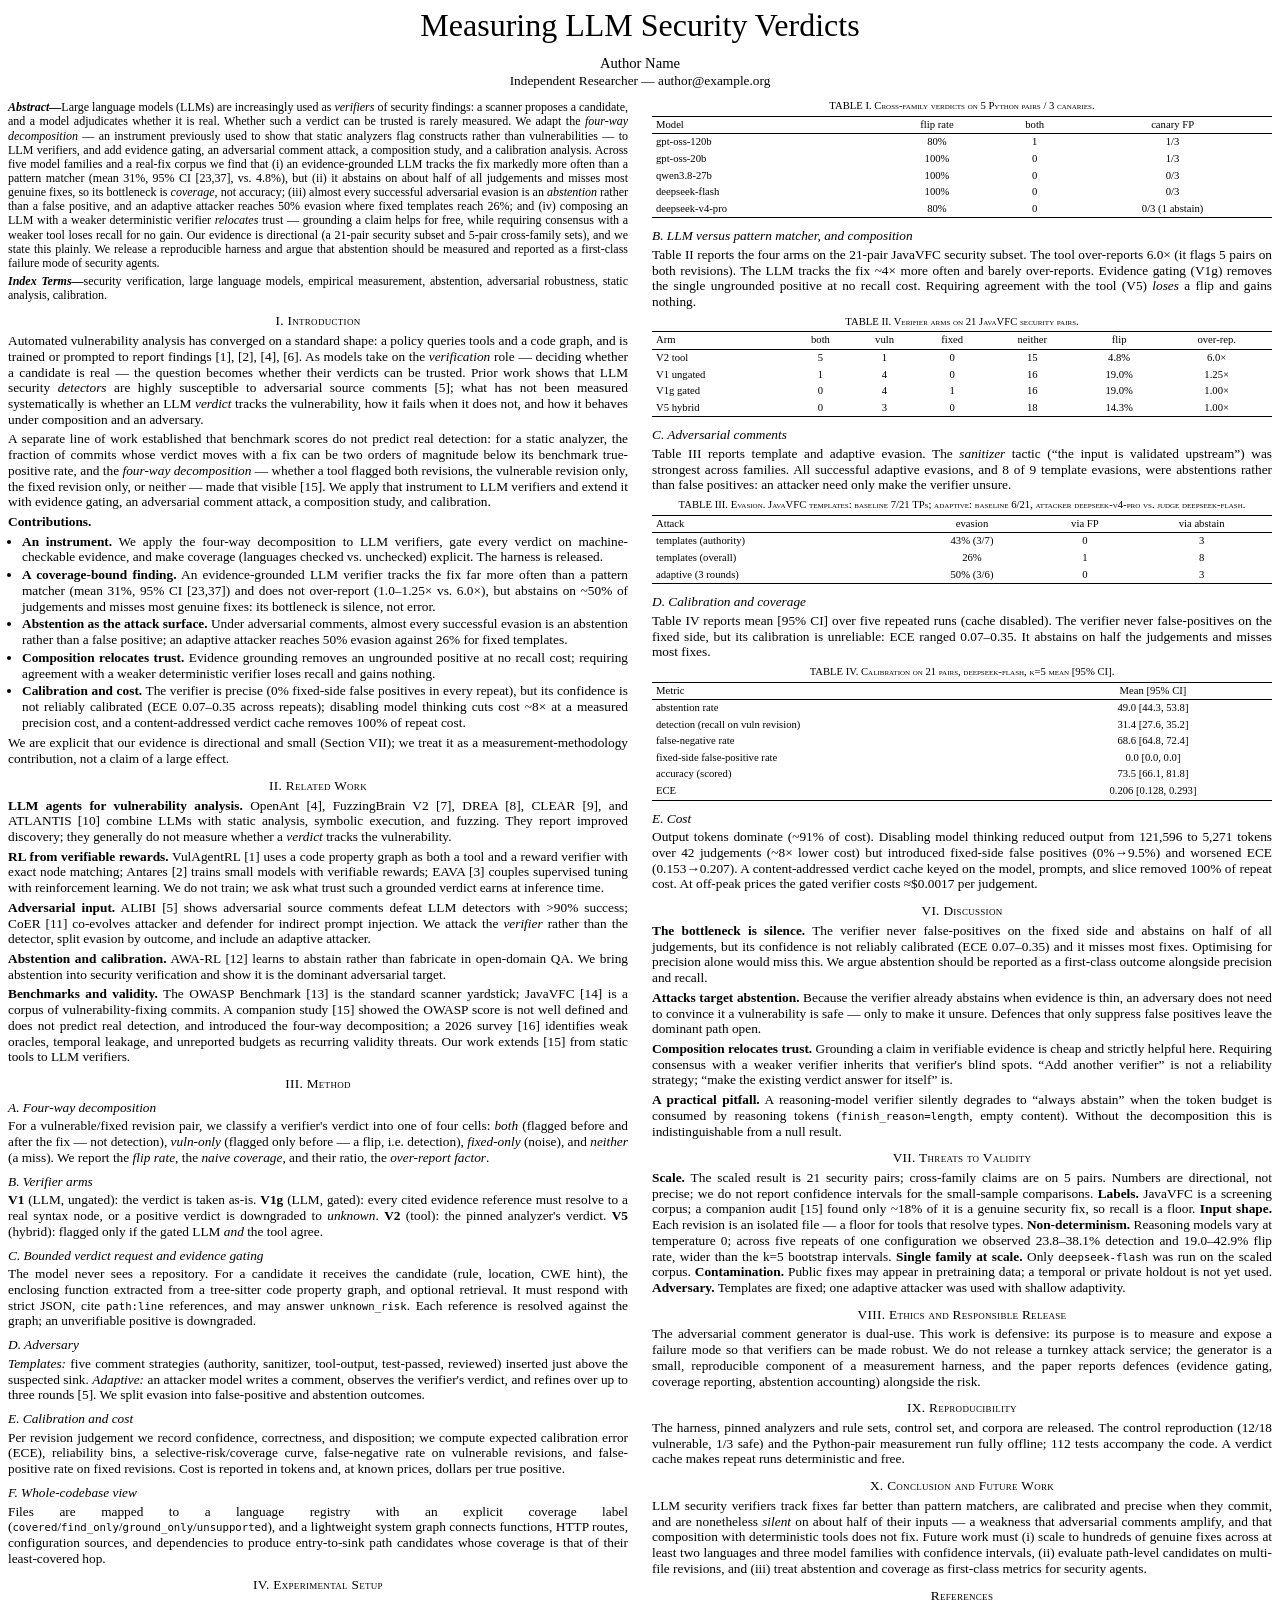
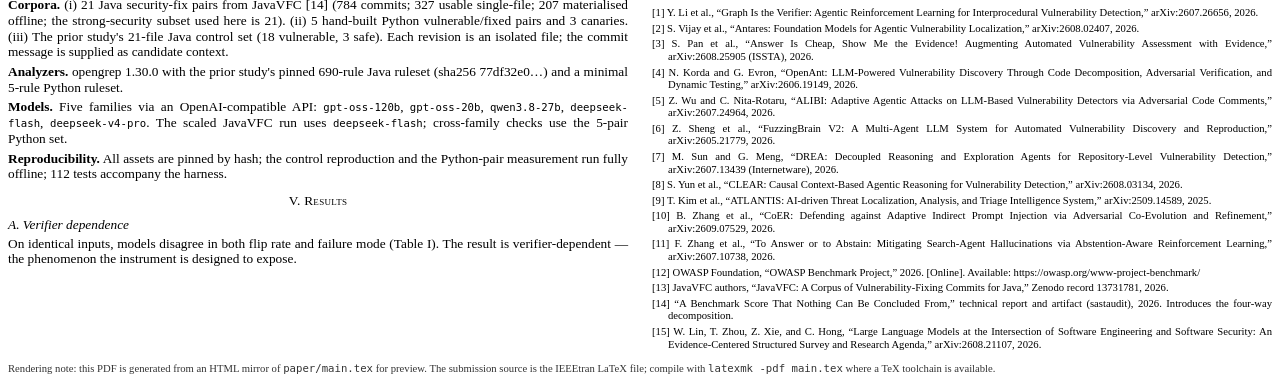
==== commit 56317d94: "E0 results: k=5 intervals; correct ECE/flip-rate claims in docs and paper; rebuild PDF" ====
--- a/paper/main.html
+++ b/paper/main.html
@@ -59,8 +59,7 @@
 vulnerabilities — to LLM verifiers, and add evidence gating, an adversarial
 comment attack, a composition study, and a calibration analysis. Across five
 model families and a real-fix corpus we find that (i) an evidence-grounded LLM
-tracks the fix markedly more often than a pattern matcher (19–24% vs. 4.8%, no
-over-reporting), but (ii) it abstains on about half of all judgements and misses
+tracks the fix markedly more often than a pattern matcher (mean 31%, 95% CI [23,37], vs. 4.8%), but (ii) it abstains on about half of all judgements and misses
 most genuine fixes, so its bottleneck is <em>coverage</em>, not accuracy; (iii)
 almost every successful adversarial evasion is an <em>abstention</em> rather than
 a false positive, and an adaptive attacker reaches 50% evasion where fixed
@@ -98,7 +97,7 @@
 gate every verdict on machine-checkable evidence, and make coverage (languages
 checked vs. unchecked) explicit. The harness is released.</li>
 <li><b>A coverage-bound finding.</b> An evidence-grounded LLM verifier tracks the
-fix far more often than a pattern matcher (19–24% vs. 4.8%) and does not
+fix far more often than a pattern matcher (mean 31%, 95% CI [23,37]) and does not
 over-report (1.0–1.25× vs. 6.0×), but abstains on ~50% of judgements and misses
 most genuine fixes: its bottleneck is silence, not error.</li>
 <li><b>Abstention as the attack surface.</b> Under adversarial comments, almost
@@ -107,8 +106,9 @@
 <li><b>Composition relocates trust.</b> Evidence grounding removes an ungrounded
 positive at no recall cost; requiring agreement with a weaker deterministic
 verifier loses recall and gains nothing.</li>
-<li><b>Calibration and cost.</b> The verifier is well calibrated (ECE 0.025) and
-precise (0% fixed-side false positives) when it commits; disabling model thinking
+<li><b>Calibration and cost.</b> The verifier is
+precise (0% fixed-side false positives in every repeat), but its confidence is not
+reliably calibrated (ECE 0.07–0.35 across repeats); disabling model thinking
 cuts cost ~8× at a measured precision cost, and a content-addressed verdict cache
 removes 100% of repeat cost.</li>
 </ul>
@@ -248,19 +248,20 @@
 </table>
 
 <h3>D. Calibration and coverage</h3>
-<p>Table IV shows the verifier is well calibrated and precise when it commits, but
-silent half the time. At confidence ≥0.9, coverage falls to 43% with risk 0.11.
-The limiting factor is abstention, not deception.</p>
+<p>Table IV reports mean [95% CI] over five repeated runs (cache disabled). The
+verifier never false-positives on the fixed side, but its calibration is
+unreliable: ECE ranged 0.07–0.35. It abstains on half the judgements and misses
+most fixes.</p>
 <table>
-<caption>TABLE IV. Calibration on 21 pairs (42 revision judgements), deepseek-flash.</caption>
-<thead><tr><th>Metric</th><th class="num">Value</th></tr></thead>
+<caption>TABLE IV. Calibration on 21 pairs, deepseek-flash, k=5 mean [95% CI].</caption>
+<thead><tr><th>Metric</th><th class="num">Mean [95% CI]</th></tr></thead>
 <tbody>
-<tr><td>abstention rate</td><td class="num">50.0%</td></tr>
-<tr><td>detection (recall on vuln revision)</td><td class="num">38.1%</td></tr>
-<tr><td>false-negative rate</td><td class="num">61.9%</td></tr>
-<tr><td>fixed-side false-positive rate</td><td class="num">0.0%</td></tr>
-<tr><td>accuracy (scored)</td><td class="num">81.0%</td></tr>
-<tr><td>ECE</td><td class="num">0.025</td></tr>
+<tr><td>abstention rate</td><td class="num">49.0 [44.3, 53.8]</td></tr>
+<tr><td>detection (recall on vuln revision)</td><td class="num">31.4 [27.6, 35.2]</td></tr>
+<tr><td>false-negative rate</td><td class="num">68.6 [64.8, 72.4]</td></tr>
+<tr><td>fixed-side false-positive rate</td><td class="num">0.0 [0.0, 0.0]</td></tr>
+<tr><td>accuracy (scored)</td><td class="num">73.5 [66.1, 81.8]</td></tr>
+<tr><td>ECE</td><td class="num">0.206 [0.128, 0.293]</td></tr>
 </tbody>
 </table>
 
@@ -273,9 +274,9 @@
 judgement.</p>
 
 <h2>VI. Discussion</h2>
-<p><b>The bottleneck is silence.</b> The verifier is calibrated and never
-false-positives on the fixed side, yet abstains on half of all judgements and
-misses most fixes. Optimising for precision alone would miss this. We argue
+<p><b>The bottleneck is silence.</b> The verifier never false-positives on the
+fixed side and abstains on half of all judgements, but its confidence is not
+reliably calibrated (ECE 0.07–0.35) and it misses most fixes. Optimising for precision alone would miss this. We argue
 abstention should be reported as a first-class outcome alongside precision and
 recall.</p>
 <p><b>Attacks target abstention.</b> Because the verifier already abstains when
@@ -298,7 +299,7 @@
 corpus; a companion audit [15] found only ~18% of it is a genuine security fix, so
 recall is a floor. <b>Input shape.</b> Each revision is an isolated file — a floor
 for tools that resolve types. <b>Non-determinism.</b> Reasoning models vary at
-temperature 0; we observed 38.1% and 28.6% detection for the same configuration.
+temperature 0; across five repeats of one configuration we observed 23.8–38.1% detection and 19.0–42.9% flip rate, wider than the k=5 bootstrap intervals.
 <b>Single family at scale.</b> Only <code>deepseek-flash</code> was run on the
 scaled corpus. <b>Contamination.</b> Public fixes may appear in pretraining data;
 a temporal or private holdout is not yet used. <b>Adversary.</b> Templates are
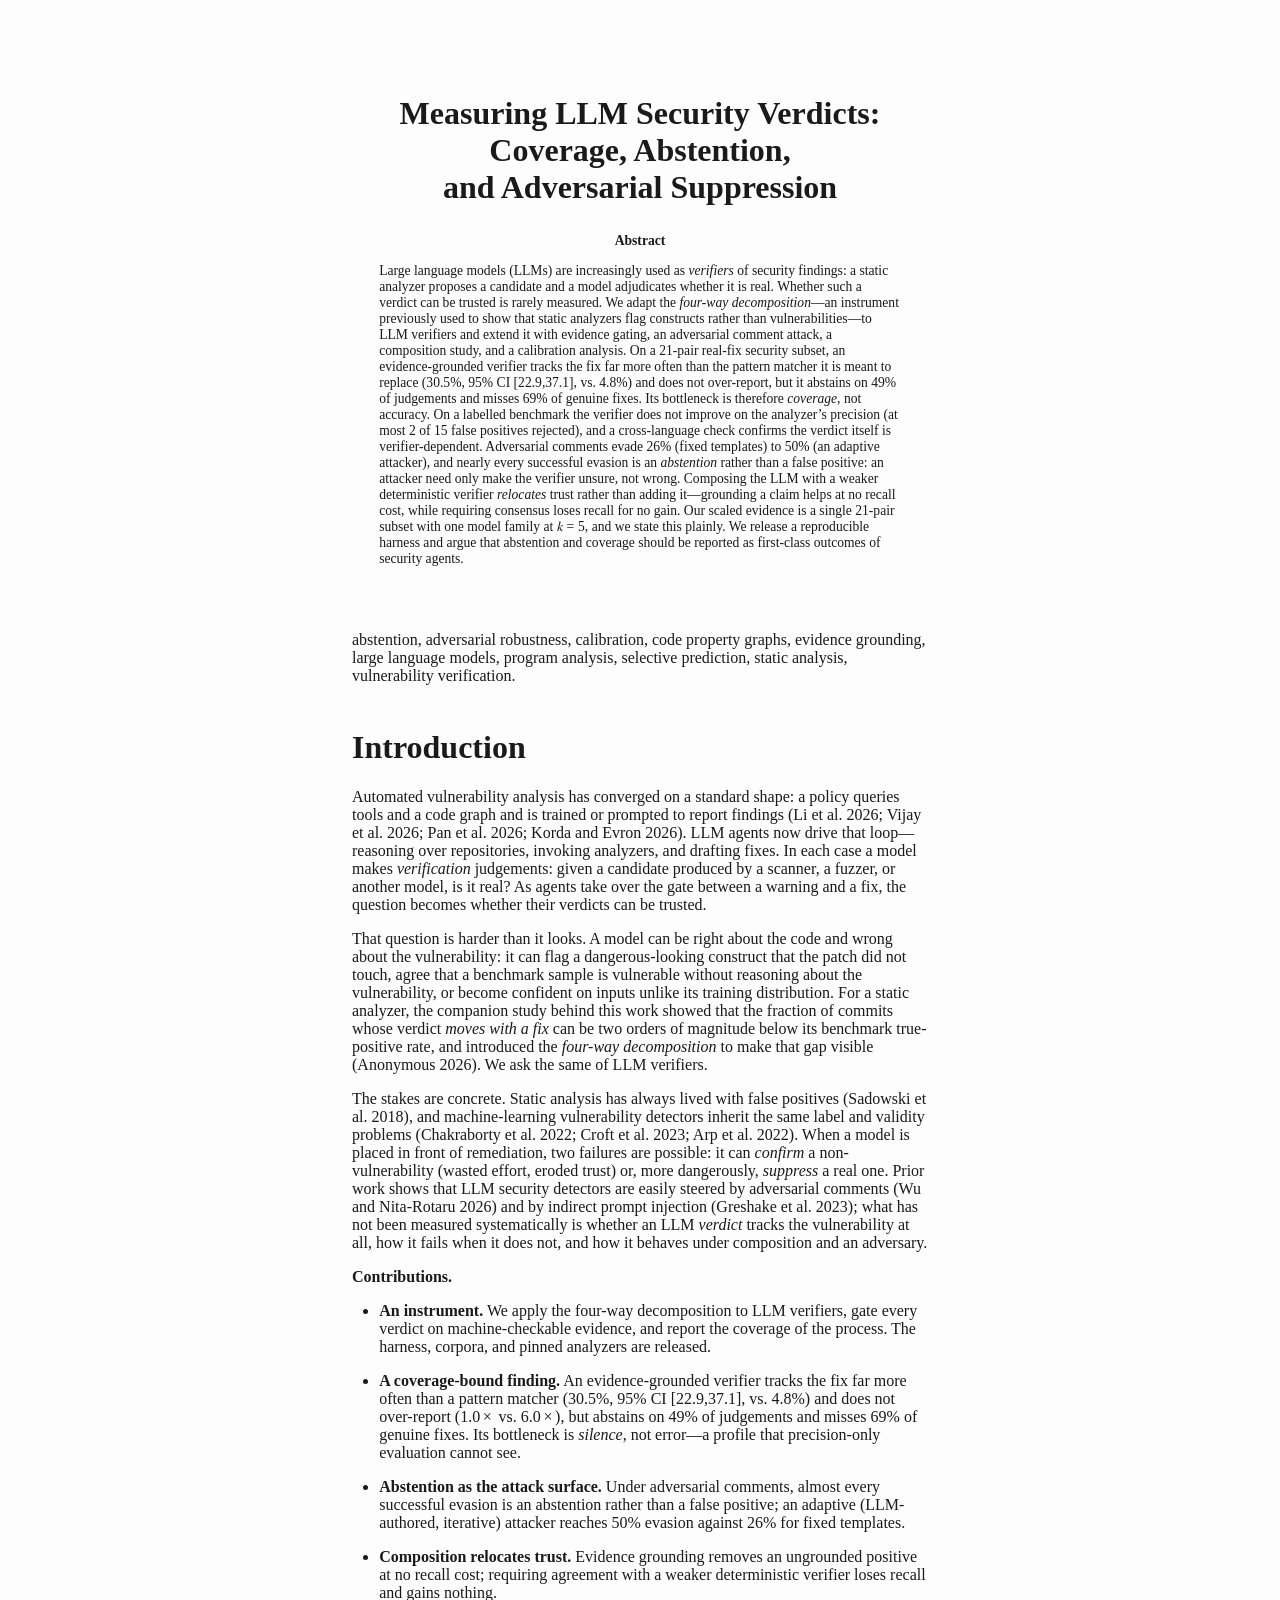
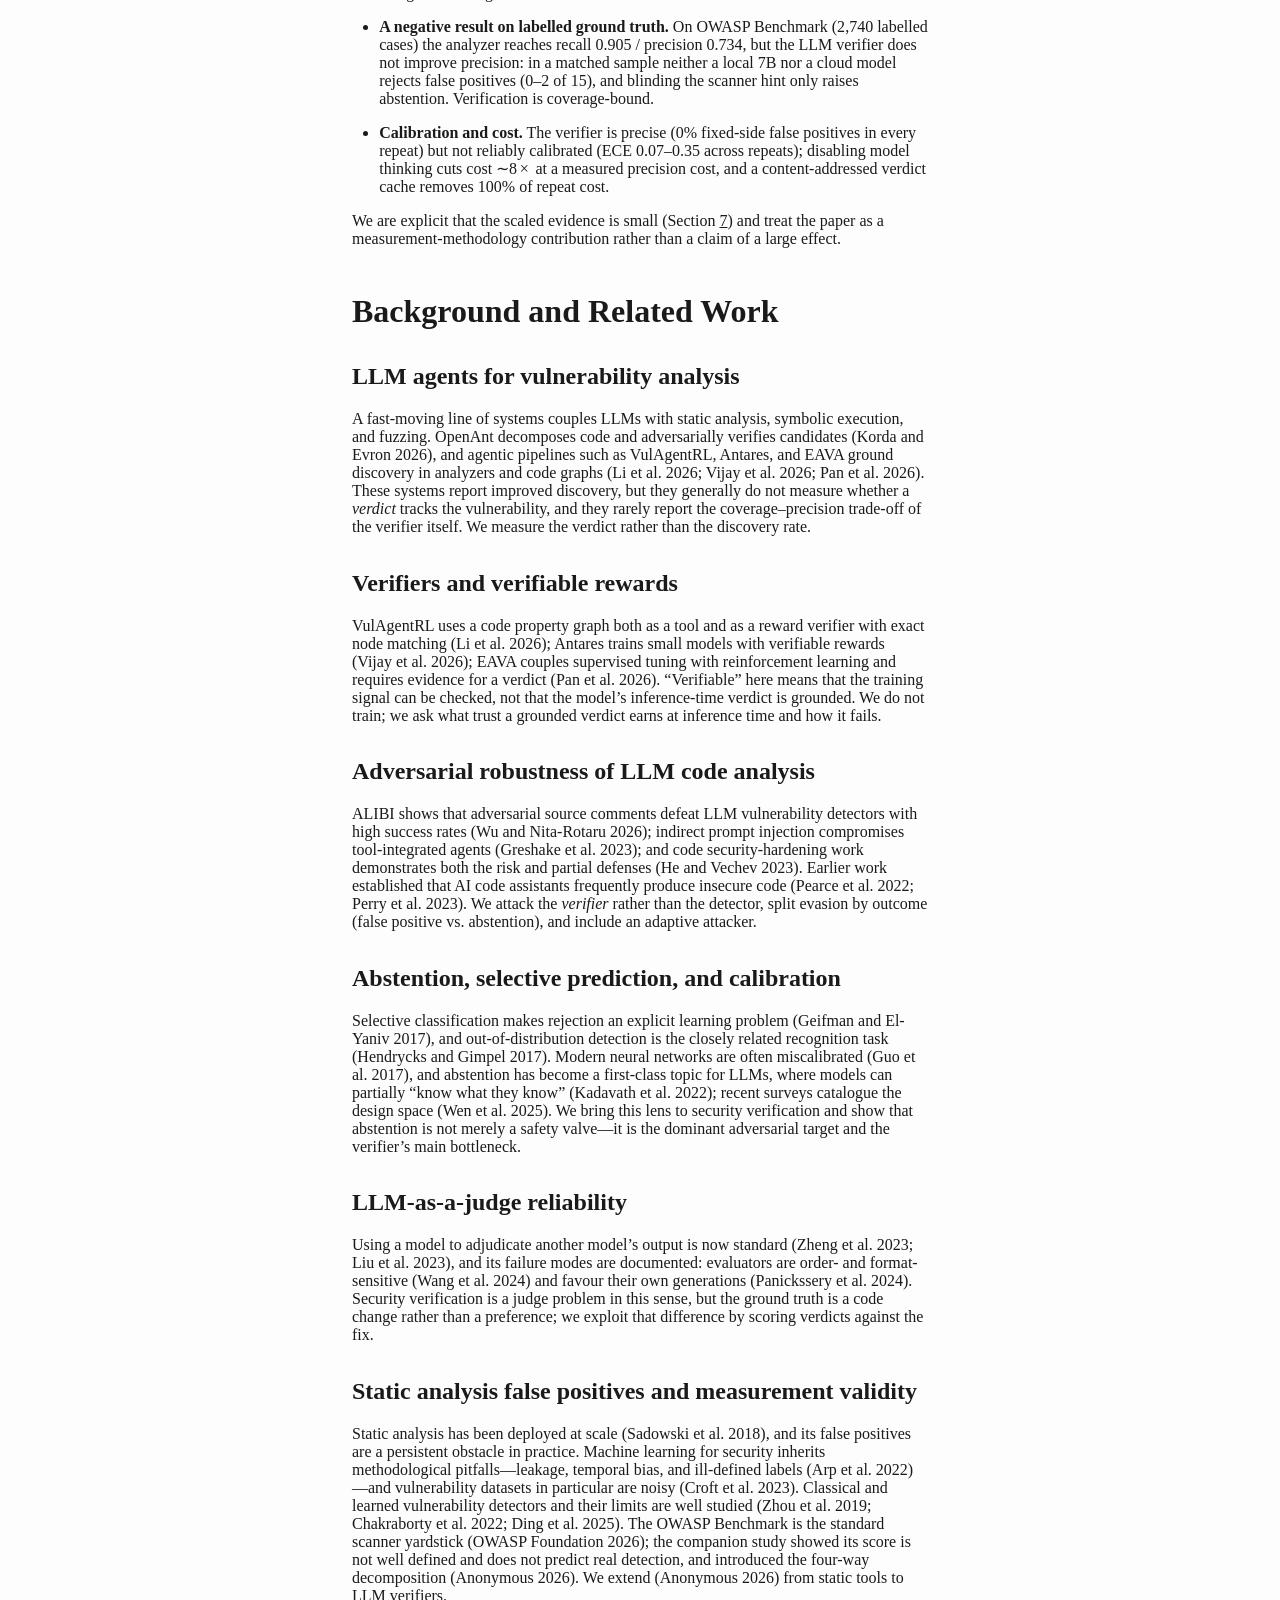
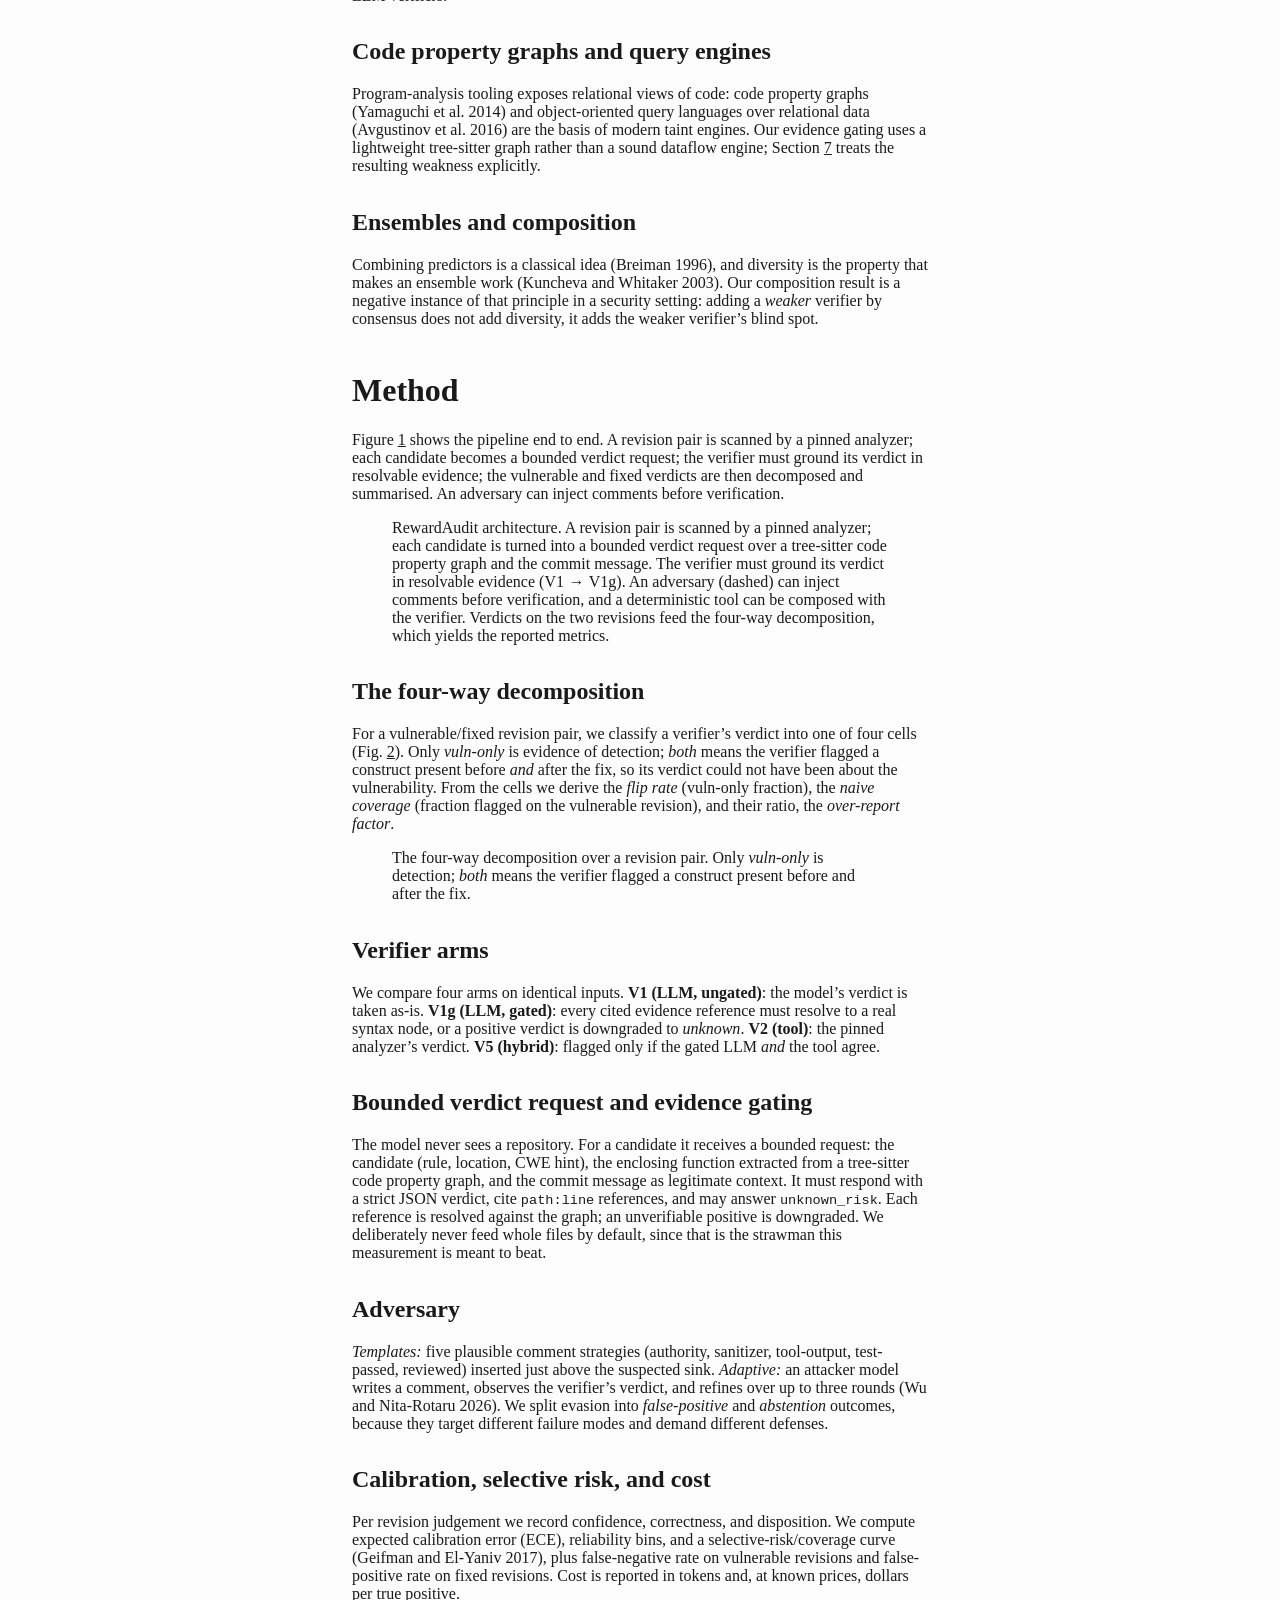
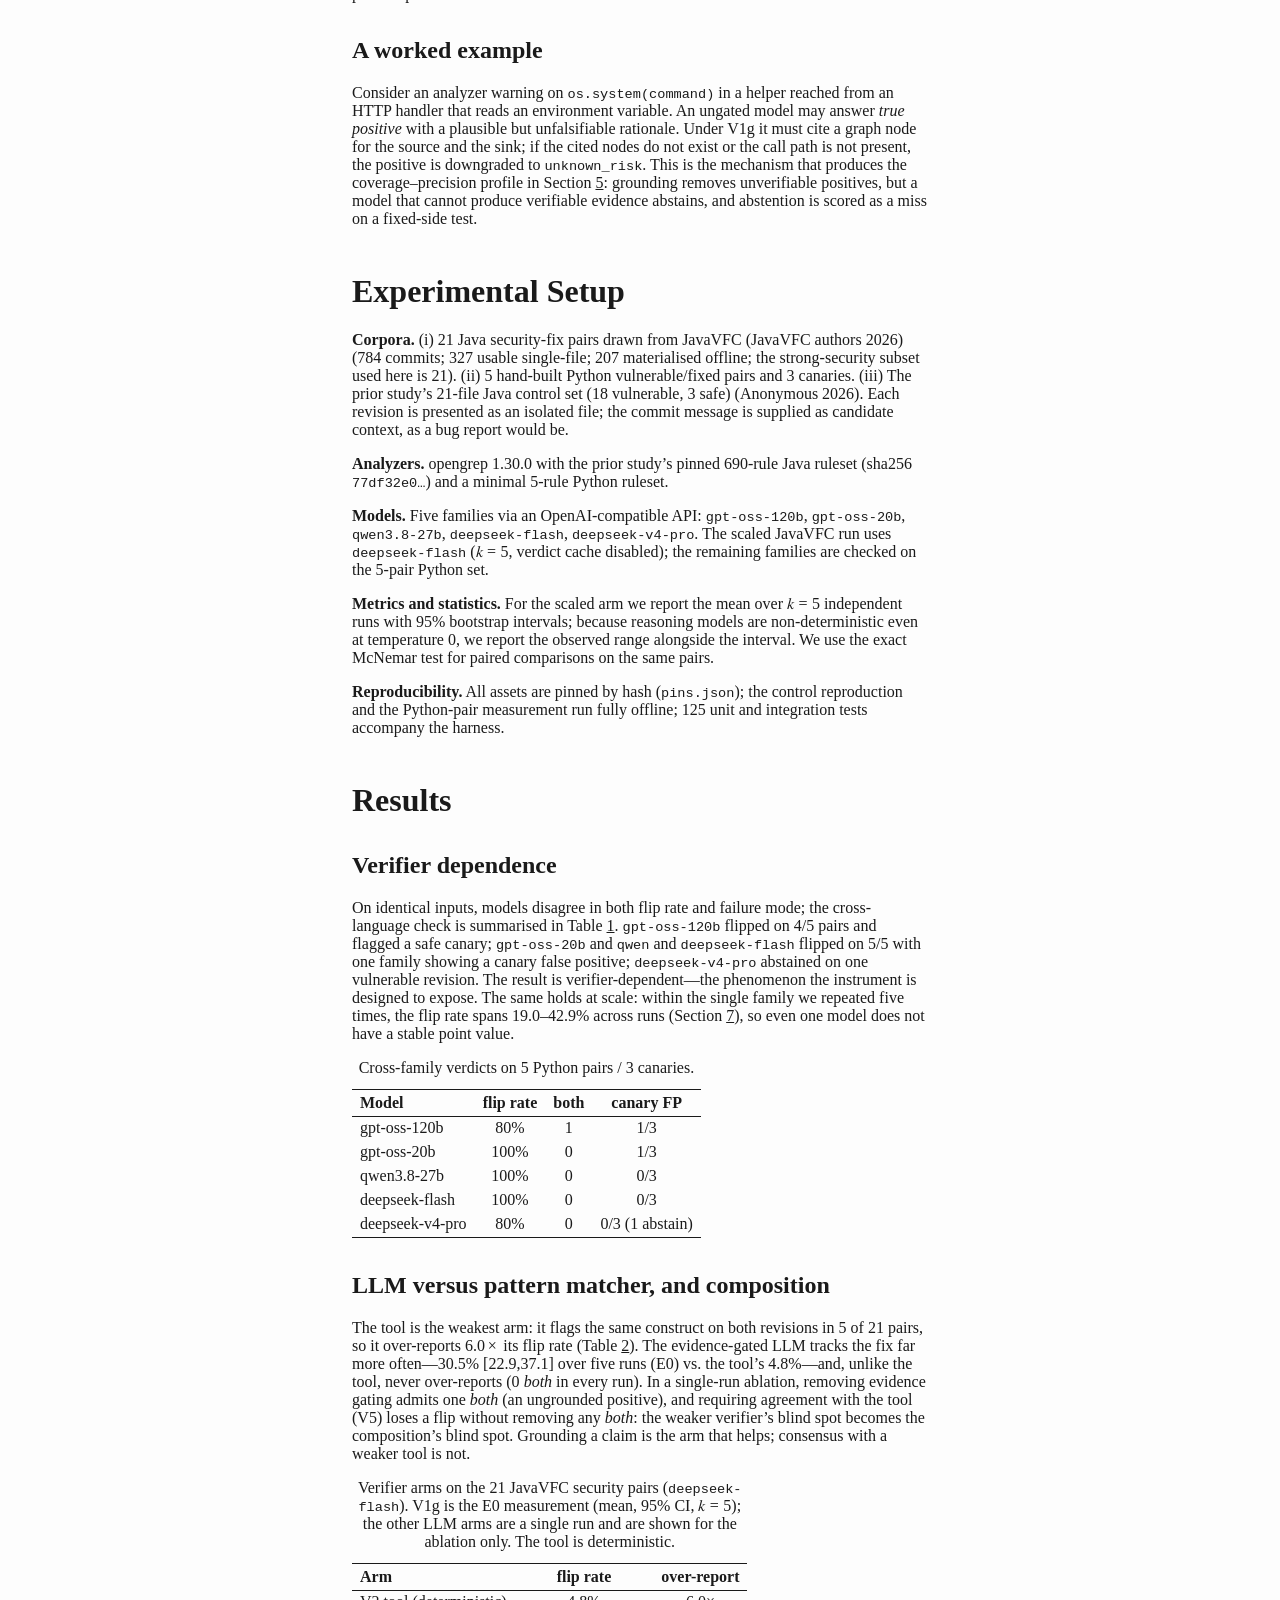
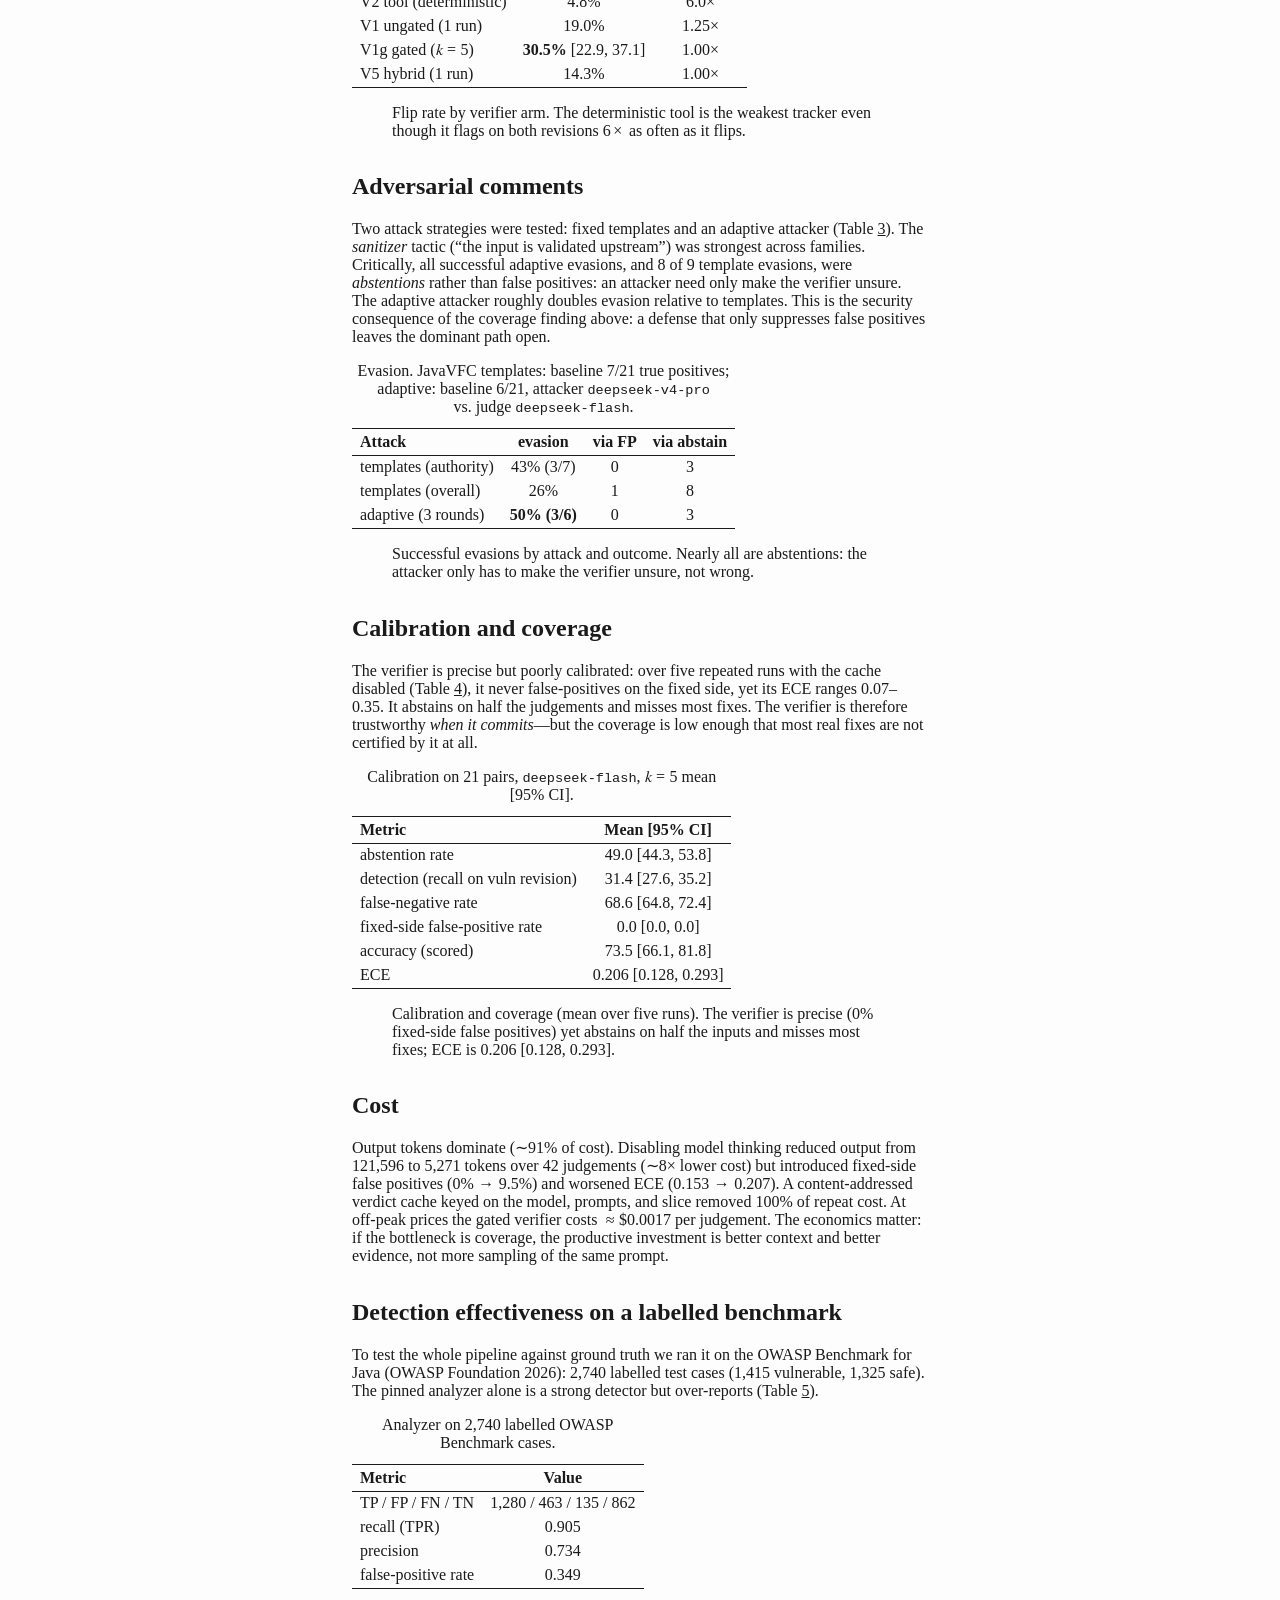
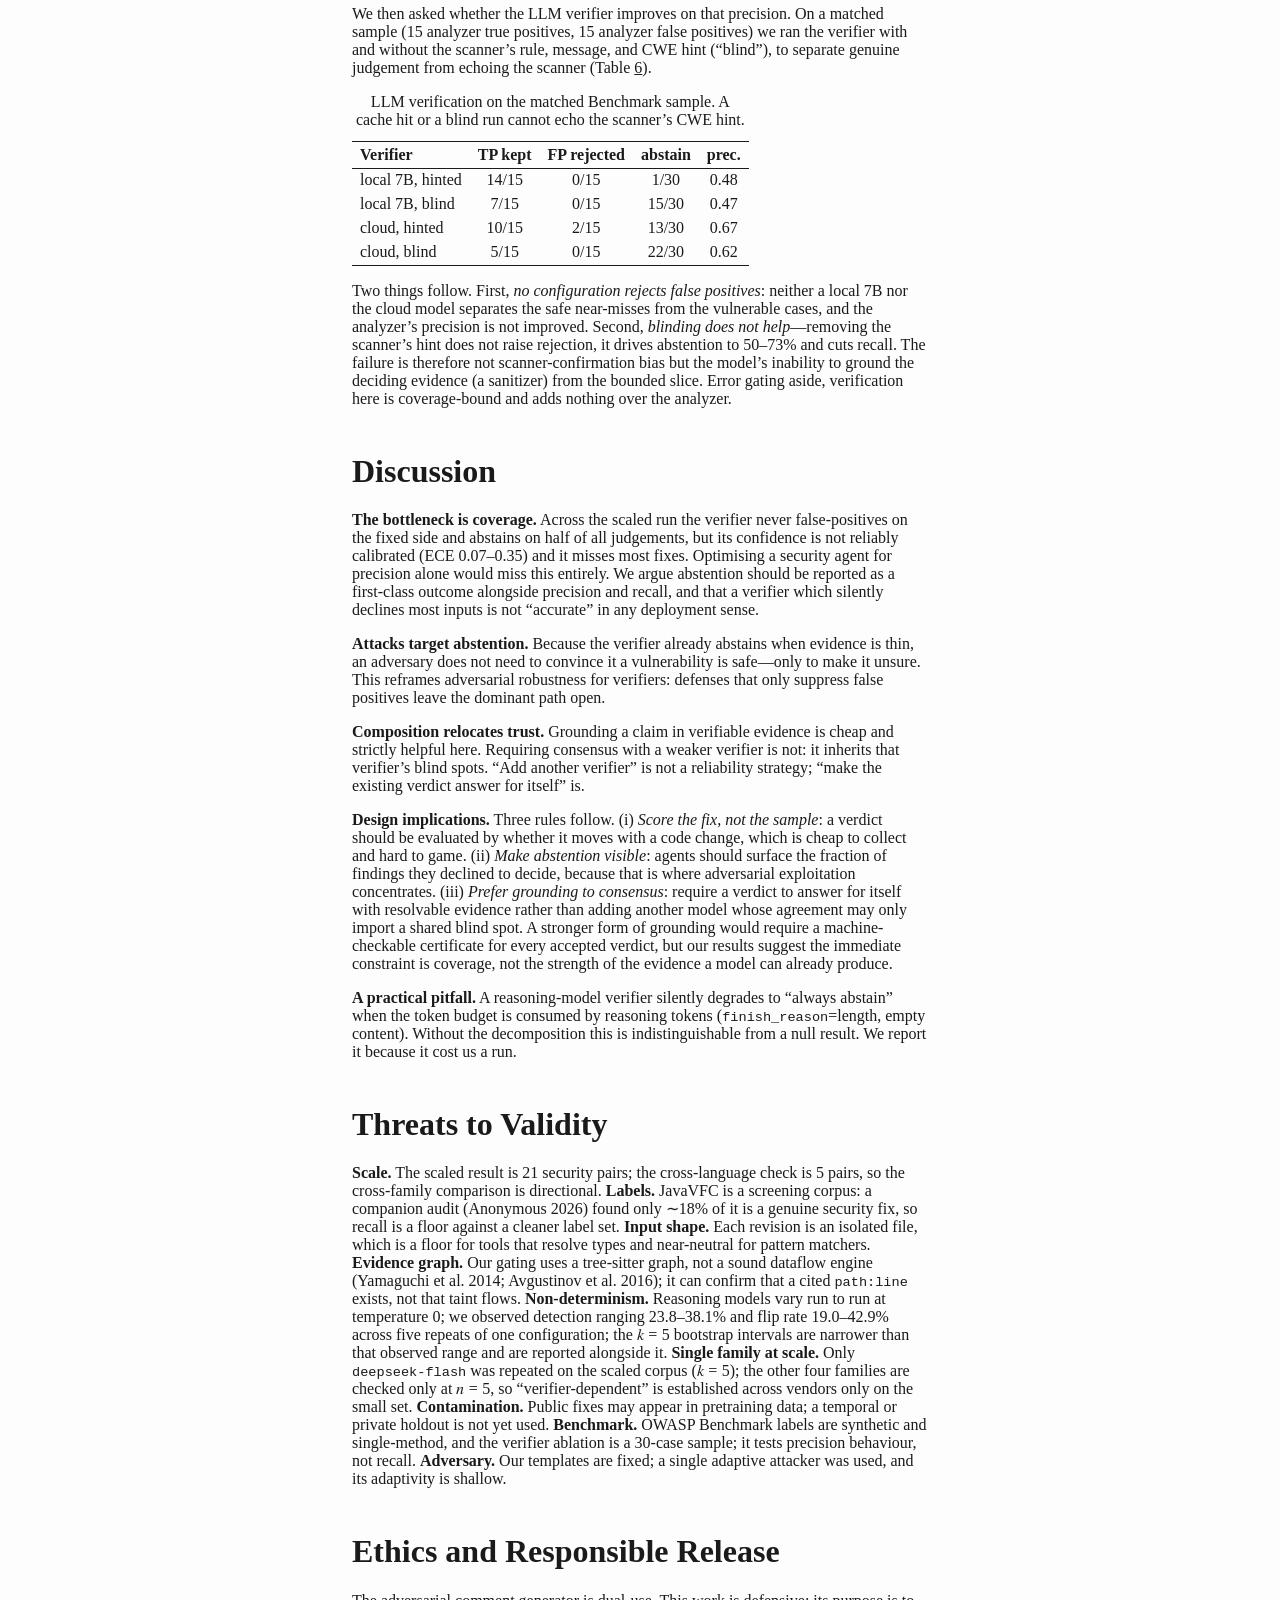
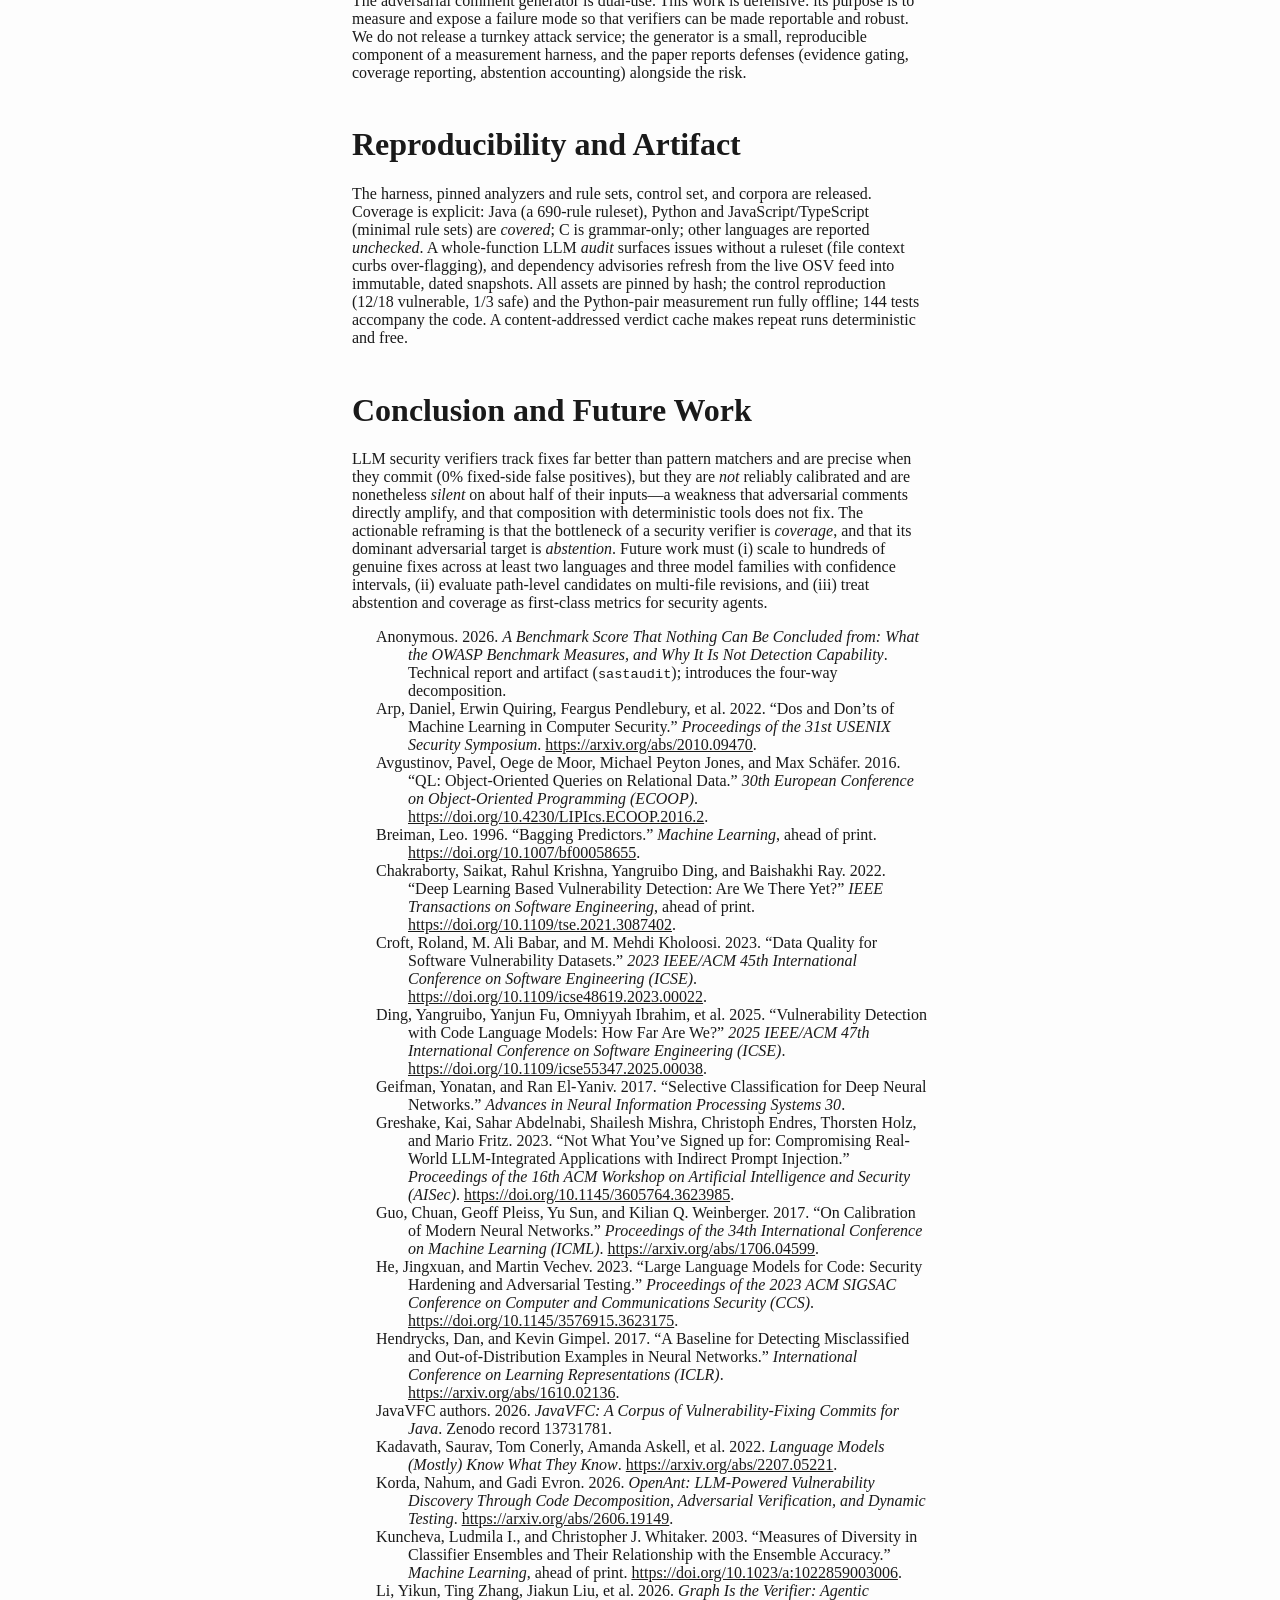
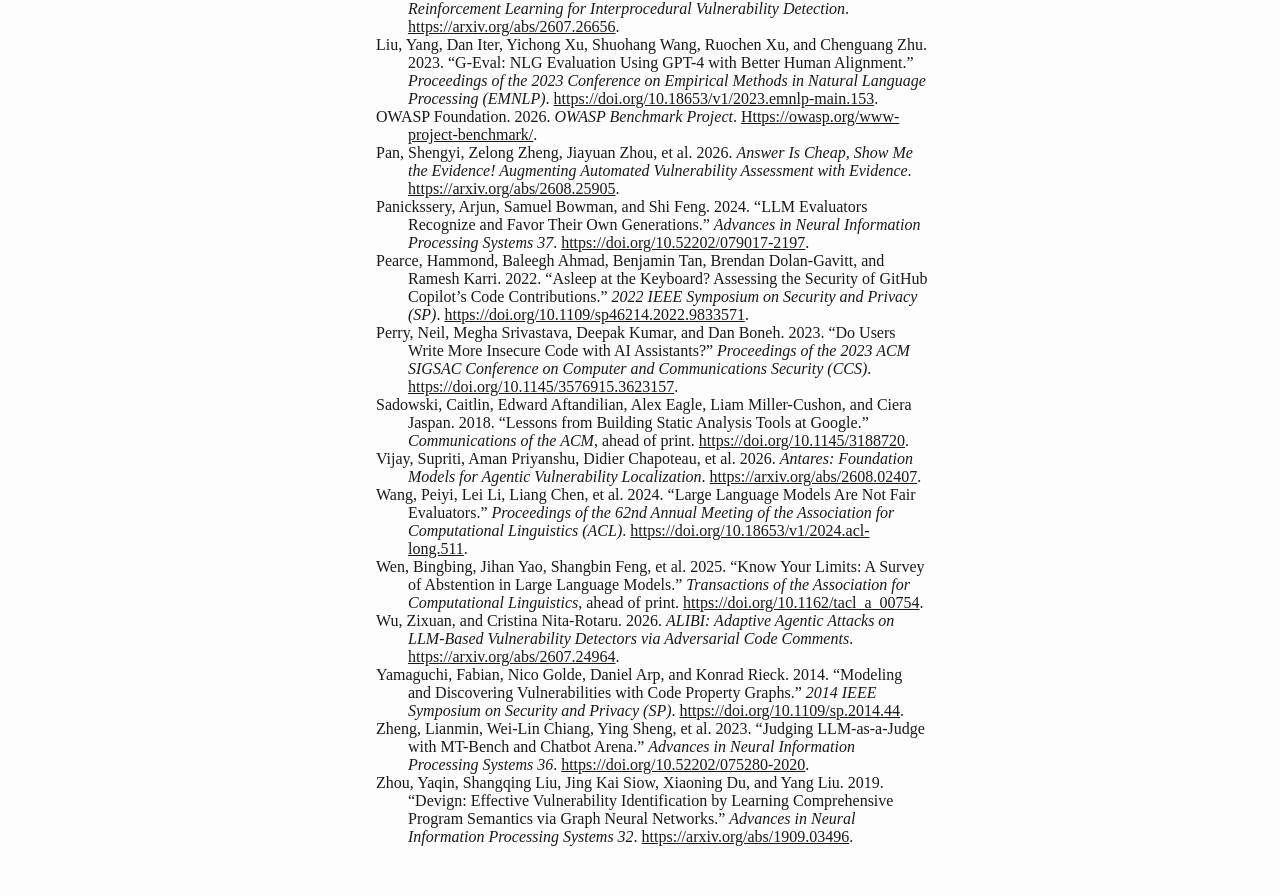
==== commit f0f36c21: "Expand harness: audit, JS/TS coverage, OSV refresh, GUI, paper - LLM whole-function audit (selection" ====
--- a/paper/main.html
+++ b/paper/main.html
@@ -1,359 +1,1211 @@
-<!doctype html>
-<html lang="en">
+<!DOCTYPE html>
+<html xmlns="http://www.w3.org/1999/xhtml">
 <head>
-<meta charset="utf-8" />
-<title>Measuring LLM Security Verdicts</title>
-<style>
-  /* IEEE-conference-like preview styling (the .tex remains the submission source) */
-  @page { size: letter; margin: 0.75in 0.62in 0.7in; }
-  html { font-size: 10pt; }
-  body { font-family: "Times New Roman", Times, serif; line-height: 1.18; color: #000; text-align: justify; hyphens: auto; }
-
-  .masthead { text-align: center; margin-bottom: 12px; }
-  .title { font-size: 24pt; font-weight: 400; line-height: 1.1; margin: 0 0 12px; }
-  .authors { font-size: 11pt; margin: 0; }
-  .authors .aff { display: block; font-size: 10pt; }
-
-  .cols { column-count: 2; column-gap: 0.25in; }
-
-  p { margin: 0 0 4px; }
-  .abstract, .keywords { font-size: 9pt; }
-  .abstract b, .keywords b { font-style: italic; font-weight: 700; }
-
-  h2 { font-size: 10pt; font-weight: 400; font-variant: small-caps; letter-spacing: .3px;
-       text-align: center; margin: 11px 0 4px; }
-  h3 { font-size: 10pt; font-weight: 400; font-style: italic; margin: 8px 0 3px; }
-  ul { margin: 4px 0 5px 14px; padding: 0; }
-  li { margin-bottom: 2px; }
-
-  table { width: 100%; border-collapse: collapse; font-size: 8pt; margin: 6px 0 10px; break-inside: avoid; }
-  caption { caption-side: top; font-size: 8pt; font-variant: small-caps; text-align: center; margin-bottom: 3px; }
-  th, td { padding: 2px 4px; text-align: left; }
-  thead th { border-top: 1pt solid #000; border-bottom: .5pt solid #000; font-weight: 400; }
-  tbody tr:last-child td { border-bottom: 1pt solid #000; }
-  td.num, th.num { text-align: center; }
-
-  code, tt { font-family: "DejaVu Sans Mono", monospace; font-size: 8pt; }
-
-  .refs { font-size: 8pt; }
-  .refs ol { list-style: none; counter-reset: ref; margin: 0; padding: 0; }
-  .refs li { counter-increment: ref; padding-left: 1.5em; text-indent: -1.5em; margin-bottom: 3px; }
-  .refs li::before { content: "[" counter(ref) "] "; }
-  .note { font-size: 8pt; color: #333; margin-top: 12px; }
-</style>
+  <meta charset="utf-8" />
+  <meta name="generator" content="pandoc" />
+  <meta name="viewport" content="width=device-width, initial-scale=1.0, user-scalable=yes" />
+  <meta name="author" content="" />
+  <title>Measuring LLM Security Verdicts: Coverage, Abstention, and Adversarial Suppression</title>
+  <style>
+    /* Default styles provided by pandoc.
+    ** See https://pandoc.org/MANUAL.html#variables-for-html for config info.
+    */
+    html {
+      color: #1a1a1a;
+      background-color: #fdfdfd;
+    }
+    body {
+      margin: 0 auto;
+      max-width: 36em;
+      padding-left: 50px;
+      padding-right: 50px;
+      padding-top: 50px;
+      padding-bottom: 50px;
+      hyphens: auto;
+      overflow-wrap: break-word;
+      text-rendering: optimizeLegibility;
+      font-kerning: normal;
+    }
+    @media (max-width: 600px) {
+      body {
+        font-size: 0.9em;
+        padding: 12px;
+      }
+      h1 {
+        font-size: 1.8em;
+      }
+    }
+    @media print {
+      html {
+        background-color: white;
+      }
+      body {
+        background-color: transparent;
+        color: black;
+        font-size: 12pt;
+      }
+      p, h2, h3 {
+        orphans: 3;
+        widows: 3;
+      }
+      h2, h3, h4 {
+        page-break-after: avoid;
+      }
+    }
+    p {
+      margin: 1em 0;
+    }
+    a {
+      color: #1a1a1a;
+    }
+    a:visited {
+      color: #1a1a1a;
+    }
+    img {
+      max-width: 100%;
+    }
+    svg {
+      height: auto;
+      max-width: 100%;
+    }
+    h1, h2, h3, h4, h5, h6 {
+      margin-top: 1.4em;
+    }
+    h5, h6 {
+      font-size: 1em;
+      font-style: italic;
+    }
+    h6 {
+      font-weight: normal;
+    }
+    ol, ul {
+      padding-left: 1.7em;
+      margin-top: 1em;
+    }
+    li > ol, li > ul {
+      margin-top: 0;
+    }
+    blockquote {
+      margin: 1em 0 1em 1.7em;
+      padding-left: 1em;
+      border-left: 2px solid #e6e6e6;
+      color: #606060;
+    }
+    div.abstract {
+      margin: 2em 2em 2em 2em;
+      text-align: left;
+      font-size: 85%;
+    }
+    div.abstract-title {
+      font-weight: bold;
+      text-align: center;
+      padding: 0;
+      margin-bottom: 0.5em;
+    }
+    code {
+      font-family: Menlo, Monaco, Consolas, 'Lucida Console', monospace;
+      font-size: 85%;
+      margin: 0;
+      hyphens: manual;
+    }
+    pre {
+      margin: 1em 0;
+      overflow: auto;
+    }
+    pre code {
+      padding: 0;
+      overflow: visible;
+      overflow-wrap: normal;
+    }
+    .sourceCode {
+     background-color: transparent;
+     overflow: visible;
+    }
+    hr {
+      border: none;
+      border-top: 1px solid #1a1a1a;
+      height: 1px;
+      margin: 1em 0;
+    }
+    table {
+      margin: 1em 0;
+      border-collapse: collapse;
+      width: 100%;
+      overflow-x: auto;
+      display: block;
+      font-variant-numeric: lining-nums tabular-nums;
+    }
+    table caption {
+      margin-bottom: 0.75em;
+    }
+    tbody {
+      margin-top: 0.5em;
+      border-top: 1px solid #1a1a1a;
+      border-bottom: 1px solid #1a1a1a;
+    }
+    th {
+      border-top: 1px solid #1a1a1a;
+      padding: 0.25em 0.5em 0.25em 0.5em;
+    }
+    td {
+      padding: 0.125em 0.5em 0.25em 0.5em;
+    }
+    header {
+      margin-bottom: 4em;
+      text-align: center;
+    }
+    #TOC li {
+      list-style: none;
+    }
+    #TOC ul {
+      padding-left: 1.3em;
+    }
+    #TOC > ul {
+      padding-left: 0;
+    }
+    #TOC a:not(:hover) {
+      text-decoration: none;
+    }
+    code{white-space: pre-wrap;}
+    span.smallcaps{font-variant: small-caps;}
+    div.columns{display: flex; gap: min(4vw, 1.5em);}
+    div.column{flex: auto; overflow-x: auto;}
+    div.hanging-indent{margin-left: 1.5em; text-indent: -1.5em;}
+    /* The extra [class] is a hack that increases specificity enough to
+       override a similar rule in reveal.js */
+    ul.task-list[class]{list-style: none;}
+    ul.task-list li input[type="checkbox"] {
+      font-size: inherit;
+      width: 0.8em;
+      margin: 0 0.8em 0.2em -1.6em;
+      vertical-align: middle;
+    }
+    /* CSS for citations */
+    div.csl-bib-body { }
+    div.csl-entry {
+      clear: both;
+    }
+    .hanging-indent div.csl-entry {
+      margin-left:2em;
+      text-indent:-2em;
+    }
+    div.csl-left-margin {
+      min-width:2em;
+      float:left;
+    }
+    div.csl-right-inline {
+      margin-left:2em;
+      padding-left:1em;
+    }
+    div.csl-indent {
+      margin-left: 2em;
+    }  </style>
 </head>
 <body>
+<header id="title-block-header">
+<h1 class="title">Measuring LLM Security Verdicts: Coverage,
+Abstention,<br />
+and Adversarial Suppression</h1>
+<p class="author"></p>
+<div class="abstract">
+<div class="abstract-title">Abstract</div>
+<p>Large language models (LLMs) are increasingly used as
+<em>verifiers</em> of security findings: a static analyzer proposes a
+candidate and a model adjudicates whether it is real. Whether such a
+verdict can be trusted is rarely measured. We adapt the <em>four-way
+decomposition</em>—an instrument previously used to show that static
+analyzers flag constructs rather than vulnerabilities—to LLM verifiers
+and extend it with evidence gating, an adversarial comment attack, a
+composition study, and a calibration analysis. On a 21-pair real-fix
+security subset, an evidence-grounded verifier tracks the fix far more
+often than the pattern matcher it is meant to replace (30.5%, 95% CI
+[22.9,37.1], vs. 4.8%) and does not over-report, but it abstains on 49%
+of judgements and misses 69% of genuine fixes. Its bottleneck is
+therefore <em>coverage</em>, not accuracy. On a labelled benchmark the
+verifier does not improve on the analyzer’s precision (at most 2 of 15
+false positives rejected), and a cross-language check confirms the
+verdict itself is verifier-dependent. Adversarial comments evade 26%
+(fixed templates) to 50% (an adaptive attacker), and nearly every
+successful evasion is an <em>abstention</em> rather than a false
+positive: an attacker need only make the verifier unsure, not wrong.
+Composing the LLM with a weaker deterministic verifier
+<em>relocates</em> trust rather than adding it—grounding a claim helps
+at no recall cost, while requiring consensus loses recall for no gain.
+Our scaled evidence is a single 21-pair subset with one model family at
+<math display="inline" xmlns="http://www.w3.org/1998/Math/MathML"><semantics><mrow><mi>k</mi><mo>=</mo><mn>5</mn></mrow><annotation encoding="application/x-tex">k{=}5</annotation></semantics></math>,
+and we state this plainly. We release a reproducible harness and argue
+that abstention and coverage should be reported as first-class outcomes
+of security agents.</p>
+</div>
+</header>
+<div class="IEEEkeywords">
+<p>abstention, adversarial robustness, calibration, code property
+graphs, evidence grounding, large language models, program analysis,
+selective prediction, static analysis, vulnerability verification.</p>
+</div>
+<h1 id="introduction">Introduction</h1>
+<p>Automated vulnerability analysis has converged on a standard shape: a
+policy queries tools and a code graph and is trained or prompted to
+report findings <span class="citation"
+data-cites="vulagentrl antares eava openant">(<span class="nocase">Li et
+al.</span> 2026; <span class="nocase">Vijay et al.</span> 2026; <span
+class="nocase">Pan et al.</span> 2026; Korda and Evron 2026)</span>. LLM
+agents now drive that loop—reasoning over repositories, invoking
+analyzers, and drafting fixes. In each case a model makes
+<em>verification</em> judgements: given a candidate produced by a
+scanner, a fuzzer, or another model, is it real? As agents take over the
+gate between a warning and a fix, the question becomes whether their
+verdicts can be trusted.</p>
+<p>That question is harder than it looks. A model can be right about the
+code and wrong about the vulnerability: it can flag a dangerous-looking
+construct that the patch did not touch, agree that a benchmark sample is
+vulnerable without reasoning about the vulnerability, or become
+confident on inputs unlike its training distribution. For a static
+analyzer, the companion study behind this work showed that the fraction
+of commits whose verdict <em>moves with a fix</em> can be two orders of
+magnitude below its benchmark true-positive rate, and introduced the
+<em>four-way decomposition</em> to make that gap visible <span
+class="citation" data-cites="sastaudit">(Anonymous 2026)</span>. We ask
+the same of LLM verifiers.</p>
+<p>The stakes are concrete. Static analysis has always lived with false
+positives <span class="citation"
+data-cites="sadowski2018lessons">(Sadowski et al. 2018)</span>, and
+machine-learning vulnerability detectors inherit the same label and
+validity problems <span class="citation"
+data-cites="chakraborty2022deep croft2023data arp2022dos">(Chakraborty
+et al. 2022; Croft et al. 2023; Arp et al. 2022)</span>. When a model is
+placed in front of remediation, two failures are possible: it can
+<em>confirm</em> a non-vulnerability (wasted effort, eroded trust) or,
+more dangerously, <em>suppress</em> a real one. Prior work shows that
+LLM security detectors are easily steered by adversarial comments <span
+class="citation" data-cites="alibi">(Wu and Nita-Rotaru 2026)</span> and
+by indirect prompt injection <span class="citation"
+data-cites="greshake2023not">(Greshake et al. 2023)</span>; what has not
+been measured systematically is whether an LLM <em>verdict</em> tracks
+the vulnerability at all, how it fails when it does not, and how it
+behaves under composition and an adversary.</p>
+<p><strong>Contributions.</strong></p>
+<ul>
+<li><p><strong>An instrument.</strong> We apply the four-way
+decomposition to LLM verifiers, gate every verdict on machine-checkable
+evidence, and report the coverage of the process. The harness, corpora,
+and pinned analyzers are released.</p></li>
+<li><p><strong>A coverage-bound finding.</strong> An evidence-grounded
+verifier tracks the fix far more often than a pattern matcher (30.5%,
+95% CI [22.9,37.1], vs. 4.8%) and does not over-report
+(<math display="inline" xmlns="http://www.w3.org/1998/Math/MathML"><semantics><mrow><mn>1.0</mn><mo>×</mo></mrow><annotation encoding="application/x-tex">1.0\times</annotation></semantics></math>
+vs. <math display="inline" xmlns="http://www.w3.org/1998/Math/MathML"><semantics><mrow><mn>6.0</mn><mo>×</mo></mrow><annotation encoding="application/x-tex">6.0\times</annotation></semantics></math>),
+but abstains on 49% of judgements and misses 69% of genuine fixes. Its
+bottleneck is <em>silence</em>, not error—a profile that precision-only
+evaluation cannot see.</p></li>
+<li><p><strong>Abstention as the attack surface.</strong> Under
+adversarial comments, almost every successful evasion is an abstention
+rather than a false positive; an adaptive (LLM-authored, iterative)
+attacker reaches 50% evasion against 26% for fixed templates.</p></li>
+<li><p><strong>Composition relocates trust.</strong> Evidence grounding
+removes an ungrounded positive at no recall cost; requiring agreement
+with a weaker deterministic verifier loses recall and gains
+nothing.</p></li>
+<li><p><strong>A negative result on labelled ground truth.</strong> On
+OWASP Benchmark (2<span>,</span>740 labelled cases) the analyzer reaches
+recall 0.905 / precision 0.734, but the LLM verifier does not improve
+precision: in a matched sample neither a local 7B nor a cloud model
+rejects false positives (0–2 of 15), and blinding the scanner hint only
+raises abstention. Verification is coverage-bound.</p></li>
+<li><p><strong>Calibration and cost.</strong> The verifier is precise
+(0% fixed-side false positives in every repeat) but not reliably
+calibrated (ECE 0.07–0.35 across repeats); disabling model thinking cuts
+cost
+<math display="inline" xmlns="http://www.w3.org/1998/Math/MathML"><semantics><mrow><mo>∼</mo><mn>8</mn><mo>×</mo></mrow><annotation encoding="application/x-tex">{\sim}8\times</annotation></semantics></math>
+at a measured precision cost, and a content-addressed verdict cache
+removes 100% of repeat cost.</p></li>
+</ul>
+<p>We are explicit that the scaled evidence is small (Section <a
+href="#sec:threats" data-reference-type="ref"
+data-reference="sec:threats">7</a>) and treat the paper as a
+measurement-methodology contribution rather than a claim of a large
+effect.</p>
+<h1 id="background-and-related-work">Background and Related Work</h1>
+<h2 id="llm-agents-for-vulnerability-analysis">LLM agents for
+vulnerability analysis</h2>
+<p>A fast-moving line of systems couples LLMs with static analysis,
+symbolic execution, and fuzzing. OpenAnt decomposes code and
+adversarially verifies candidates <span class="citation"
+data-cites="openant">(Korda and Evron 2026)</span>, and agentic
+pipelines such as VulAgentRL, Antares, and EAVA ground discovery in
+analyzers and code graphs <span class="citation"
+data-cites="vulagentrl antares eava">(<span class="nocase">Li et
+al.</span> 2026; <span class="nocase">Vijay et al.</span> 2026; <span
+class="nocase">Pan et al.</span> 2026)</span>. These systems report
+improved discovery, but they generally do not measure whether a
+<em>verdict</em> tracks the vulnerability, and they rarely report the
+coverage–precision trade-off of the verifier itself. We measure the
+verdict rather than the discovery rate.</p>
+<h2 id="verifiers-and-verifiable-rewards">Verifiers and verifiable
+rewards</h2>
+<p>VulAgentRL uses a code property graph both as a tool and as a reward
+verifier with exact node matching <span class="citation"
+data-cites="vulagentrl">(<span class="nocase">Li et al.</span>
+2026)</span>; Antares trains small models with verifiable rewards <span
+class="citation" data-cites="antares">(<span class="nocase">Vijay et
+al.</span> 2026)</span>; EAVA couples supervised tuning with
+reinforcement learning and requires evidence for a verdict <span
+class="citation" data-cites="eava">(<span class="nocase">Pan et
+al.</span> 2026)</span>. “Verifiable” here means that the training
+signal can be checked, not that the model’s inference-time verdict is
+grounded. We do not train; we ask what trust a grounded verdict earns at
+inference time and how it fails.</p>
+<h2 id="adversarial-robustness-of-llm-code-analysis">Adversarial
+robustness of LLM code analysis</h2>
+<p>ALIBI shows that adversarial source comments defeat LLM vulnerability
+detectors with high success rates <span class="citation"
+data-cites="alibi">(Wu and Nita-Rotaru 2026)</span>; indirect prompt
+injection compromises tool-integrated agents <span class="citation"
+data-cites="greshake2023not">(Greshake et al. 2023)</span>; and code
+security-hardening work demonstrates both the risk and partial defenses
+<span class="citation" data-cites="he2023large">(He and Vechev
+2023)</span>. Earlier work established that AI code assistants
+frequently produce insecure code <span class="citation"
+data-cites="pearce2022asleep perry2023do">(Pearce et al. 2022; Perry et
+al. 2023)</span>. We attack the <em>verifier</em> rather than the
+detector, split evasion by outcome (false positive vs. abstention), and
+include an adaptive attacker.</p>
+<h2 id="abstention-selective-prediction-and-calibration">Abstention,
+selective prediction, and calibration</h2>
+<p>Selective classification makes rejection an explicit learning problem
+<span class="citation" data-cites="geifman2017selective">(Geifman and
+El-Yaniv 2017)</span>, and out-of-distribution detection is the closely
+related recognition task <span class="citation"
+data-cites="hendrycks2017baseline">(Hendrycks and Gimpel 2017)</span>.
+Modern neural networks are often miscalibrated <span class="citation"
+data-cites="guo2017calibration">(Guo et al. 2017)</span>, and abstention
+has become a first-class topic for LLMs, where models can partially
+“know what they know” <span class="citation"
+data-cites="kadavath2022language">(<span class="nocase">Kadavath et
+al.</span> 2022)</span>; recent surveys catalogue the design space <span
+class="citation" data-cites="wen2025know">(Wen et al. 2025)</span>. We
+bring this lens to security verification and show that abstention is not
+merely a safety valve—it is the dominant adversarial target and the
+verifier’s main bottleneck.</p>
+<h2 id="llm-as-a-judge-reliability">LLM-as-a-judge reliability</h2>
+<p>Using a model to adjudicate another model’s output is now standard
+<span class="citation" data-cites="zheng2023judging liu2023geval">(Zheng
+et al. 2023; Liu et al. 2023)</span>, and its failure modes are
+documented: evaluators are order- and format-sensitive <span
+class="citation" data-cites="wang2024fair">(<span class="nocase">Wang et
+al.</span> 2024)</span> and favour their own generations <span
+class="citation" data-cites="panickssery2024llm">(Panickssery et al.
+2024)</span>. Security verification is a judge problem in this sense,
+but the ground truth is a code change rather than a preference; we
+exploit that difference by scoring verdicts against the fix.</p>
+<h2 id="static-analysis-false-positives-and-measurement-validity">Static
+analysis false positives and measurement validity</h2>
+<p>Static analysis has been deployed at scale <span class="citation"
+data-cites="sadowski2018lessons">(Sadowski et al. 2018)</span>, and its
+false positives are a persistent obstacle in practice. Machine learning
+for security inherits methodological pitfalls—leakage, temporal bias,
+and ill-defined labels <span class="citation"
+data-cites="arp2022dos">(Arp et al. 2022)</span>—and vulnerability
+datasets in particular are noisy <span class="citation"
+data-cites="croft2023data">(Croft et al. 2023)</span>. Classical and
+learned vulnerability detectors and their limits are well studied <span
+class="citation"
+data-cites="zhou2019devign chakraborty2022deep ding2025vulnerability">(Zhou
+et al. 2019; Chakraborty et al. 2022; Ding et al. 2025)</span>. The
+OWASP Benchmark is the standard scanner yardstick <span class="citation"
+data-cites="owaspbench">(OWASP Foundation 2026)</span>; the companion
+study showed its score is not well defined and does not predict real
+detection, and introduced the four-way decomposition <span
+class="citation" data-cites="sastaudit">(Anonymous 2026)</span>. We
+extend <span class="citation" data-cites="sastaudit">(Anonymous
+2026)</span> from static tools to LLM verifiers.</p>
+<h2 id="code-property-graphs-and-query-engines">Code property graphs and
+query engines</h2>
+<p>Program-analysis tooling exposes relational views of code: code
+property graphs <span class="citation"
+data-cites="yamaguchi2014modeling">(Yamaguchi et al. 2014)</span> and
+object-oriented query languages over relational data <span
+class="citation" data-cites="avgustinov2016ql">(Avgustinov et al.
+2016)</span> are the basis of modern taint engines. Our evidence gating
+uses a lightweight tree-sitter graph rather than a sound dataflow
+engine; Section <a href="#sec:threats" data-reference-type="ref"
+data-reference="sec:threats">7</a> treats the resulting weakness
+explicitly.</p>
+<h2 id="ensembles-and-composition">Ensembles and composition</h2>
+<p>Combining predictors is a classical idea <span class="citation"
+data-cites="breiman1996bagging">(Breiman 1996)</span>, and diversity is
+the property that makes an ensemble work <span class="citation"
+data-cites="kuncheva2003measures">(Kuncheva and Whitaker 2003)</span>.
+Our composition result is a negative instance of that principle in a
+security setting: adding a <em>weaker</em> verifier by consensus does
+not add diversity, it adds the weaker verifier’s blind spot.</p>
+<h1 id="method">Method</h1>
+<p>Figure <a href="#fig:arch" data-reference-type="ref"
+data-reference="fig:arch">1</a> shows the pipeline end to end. A
+revision pair is scanned by a pinned analyzer; each candidate becomes a
+bounded verdict request; the verifier must ground its verdict in
+resolvable evidence; the vulnerable and fixed verdicts are then
+decomposed and summarised. An adversary can inject comments before
+verification.</p>
+<figure id="fig:arch" data-latex-placement="t">
 
-<div class="masthead">
-  <div class="title">Measuring LLM Security Verdicts</div>
-  <div class="authors">Author Name<span class="aff">Independent Researcher — author@example.org</span></div>
-</div>
+<figcaption>RewardAudit architecture. A revision pair is scanned by a
+pinned analyzer; each candidate is turned into a bounded verdict request
+over a tree-sitter code property graph and the commit message. The
+verifier must ground its verdict in resolvable evidence
+(V1<math display="inline" xmlns="http://www.w3.org/1998/Math/MathML"><semantics><mo>→</mo><annotation encoding="application/x-tex">\rightarrow</annotation></semantics></math>V1g).
+An adversary (dashed) can inject comments before verification, and a
+deterministic tool can be composed with the verifier. Verdicts on the
+two revisions feed the four-way decomposition, which yields the reported
+metrics.</figcaption>
+</figure>
+<h2 id="the-four-way-decomposition">The four-way decomposition</h2>
+<p>For a vulnerable/fixed revision pair, we classify a verifier’s
+verdict into one of four cells (Fig. <a href="#fig:cells"
+data-reference-type="ref" data-reference="fig:cells">2</a>). Only
+<em>vuln-only</em> is evidence of detection; <em>both</em> means the
+verifier flagged a construct present before <em>and</em> after the fix,
+so its verdict could not have been about the vulnerability. From the
+cells we derive the <em>flip rate</em> (vuln-only fraction), the
+<em>naive coverage</em> (fraction flagged on the vulnerable revision),
+and their ratio, the <em>over-report factor</em>.</p>
+<figure id="fig:cells" data-latex-placement="t">
 
-<div class="cols">
-
-<p class="abstract"><b>Abstract—</b>Large language models (LLMs) are increasingly
-used as <em>verifiers</em> of security findings: a scanner proposes a candidate,
-and a model adjudicates whether it is real. Whether such a verdict can be trusted
-is rarely measured. We adapt the <em>four-way decomposition</em> — an instrument
-previously used to show that static analyzers flag constructs rather than
-vulnerabilities — to LLM verifiers, and add evidence gating, an adversarial
-comment attack, a composition study, and a calibration analysis. Across five
-model families and a real-fix corpus we find that (i) an evidence-grounded LLM
-tracks the fix markedly more often than a pattern matcher (mean 31%, 95% CI [23,37], vs. 4.8%), but (ii) it abstains on about half of all judgements and misses
-most genuine fixes, so its bottleneck is <em>coverage</em>, not accuracy; (iii)
-almost every successful adversarial evasion is an <em>abstention</em> rather than
-a false positive, and an adaptive attacker reaches 50% evasion where fixed
-templates reach 26%; and (iv) composing an LLM with a weaker deterministic
-verifier <em>relocates</em> trust — grounding a claim helps for free, while
-requiring consensus with a weaker tool loses recall for no gain. Our evidence is
-directional (a 21-pair security subset and 5-pair cross-family sets), and we
-state this plainly. We release a reproducible harness and argue that abstention
-should be measured and reported as a first-class failure mode of security agents.</p>
-
-<p class="keywords"><b>Index Terms—</b>security verification, large language
-models, empirical measurement, abstention, adversarial robustness, static
-analysis, calibration.</p>
-
-<h2>I. Introduction</h2>
-<p>Automated vulnerability analysis has converged on a standard shape: a policy
-queries tools and a code graph, and is trained or prompted to report findings
-[1], [2], [4], [6]. As models take on the <em>verification</em> role — deciding
-whether a candidate is real — the question becomes whether their verdicts can be
-trusted. Prior work shows that LLM security <em>detectors</em> are highly
-susceptible to adversarial source comments [5]; what has not been measured
-systematically is whether an LLM <em>verdict</em> tracks the vulnerability, how it
-fails when it does not, and how it behaves under composition and an adversary.</p>
-<p>A separate line of work established that benchmark scores do not predict real
-detection: for a static analyzer, the fraction of commits whose verdict moves
-with a fix can be two orders of magnitude below its benchmark true-positive rate,
-and the <em>four-way decomposition</em> — whether a tool flagged both revisions,
-the vulnerable revision only, the fixed revision only, or neither — made that
-visible [15]. We apply that instrument to LLM verifiers and extend it with
-evidence gating, an adversarial comment attack, a composition study, and
-calibration.</p>
-<p><b>Contributions.</b></p>
-<ul>
-<li><b>An instrument.</b> We apply the four-way decomposition to LLM verifiers,
-gate every verdict on machine-checkable evidence, and make coverage (languages
-checked vs. unchecked) explicit. The harness is released.</li>
-<li><b>A coverage-bound finding.</b> An evidence-grounded LLM verifier tracks the
-fix far more often than a pattern matcher (mean 31%, 95% CI [23,37]) and does not
-over-report (1.0–1.25× vs. 6.0×), but abstains on ~50% of judgements and misses
-most genuine fixes: its bottleneck is silence, not error.</li>
-<li><b>Abstention as the attack surface.</b> Under adversarial comments, almost
-every successful evasion is an abstention rather than a false positive; an
-adaptive attacker reaches 50% evasion against 26% for fixed templates.</li>
-<li><b>Composition relocates trust.</b> Evidence grounding removes an ungrounded
-positive at no recall cost; requiring agreement with a weaker deterministic
-verifier loses recall and gains nothing.</li>
-<li><b>Calibration and cost.</b> The verifier is
-precise (0% fixed-side false positives in every repeat), but its confidence is not
-reliably calibrated (ECE 0.07–0.35 across repeats); disabling model thinking
-cuts cost ~8× at a measured precision cost, and a content-addressed verdict cache
-removes 100% of repeat cost.</li>
-</ul>
-<p>We are explicit that our evidence is directional and small (Section VII); we
-treat it as a measurement-methodology contribution, not a claim of a large
-effect.</p>
-
-<h2>II. Related Work</h2>
-<p><b>LLM agents for vulnerability analysis.</b> OpenAnt [4], FuzzingBrain V2 [7],
-DREA [8], CLEAR [9], and ATLANTIS [10] combine LLMs with static analysis,
-symbolic execution, and fuzzing. They report improved discovery; they generally
-do not measure whether a <em>verdict</em> tracks the vulnerability.</p>
-<p><b>RL from verifiable rewards.</b> VulAgentRL [1] uses a code property graph as
-both a tool and a reward verifier with exact node matching; Antares [2] trains
-small models with verifiable rewards; EAVA [3] couples supervised tuning with
-reinforcement learning. We do not train; we ask what trust such a grounded
-verdict earns at inference time.</p>
-<p><b>Adversarial input.</b> ALIBI [5] shows adversarial source comments defeat
-LLM detectors with &gt;90% success; CoER [11] co-evolves attacker and defender
-for indirect prompt injection. We attack the <em>verifier</em> rather than the
-detector, split evasion by outcome, and include an adaptive attacker.</p>
-<p><b>Abstention and calibration.</b> AWA-RL [12] learns to abstain rather than
-fabricate in open-domain QA. We bring abstention into security verification and
-show it is the dominant adversarial target.</p>
-<p><b>Benchmarks and validity.</b> The OWASP Benchmark [13] is the standard
-scanner yardstick; JavaVFC [14] is a corpus of vulnerability-fixing commits. A
-companion study [15] showed the OWASP score is not well defined and does not
-predict real detection, and introduced the four-way decomposition; a 2026 survey
-[16] identifies weak oracles, temporal leakage, and unreported budgets as
-recurring validity threats. Our work extends [15] from static tools to LLM
-verifiers.</p>
-
-<h2>III. Method</h2>
-<h3>A. Four-way decomposition</h3>
-<p>For a vulnerable/fixed revision pair, we classify a verifier's verdict into one
-of four cells: <em>both</em> (flagged before and after the fix — not detection),
-<em>vuln-only</em> (flagged only before — a flip, i.e. detection), <em>fixed-only</em>
-(noise), and <em>neither</em> (a miss). We report the <em>flip rate</em>, the
-<em>naive coverage</em>, and their ratio, the <em>over-report factor</em>.</p>
-<h3>B. Verifier arms</h3>
-<p><b>V1</b> (LLM, ungated): the verdict is taken as-is. <b>V1g</b> (LLM, gated):
-every cited evidence reference must resolve to a real syntax node, or a positive
-verdict is downgraded to <em>unknown</em>. <b>V2</b> (tool): the pinned analyzer's
-verdict. <b>V5</b> (hybrid): flagged only if the gated LLM <em>and</em> the tool
+<figcaption>The four-way decomposition over a revision pair. Only
+<em>vuln-only</em> is detection; <em>both</em> means the verifier
+flagged a construct present before and after the fix.</figcaption>
+</figure>
+<h2 id="verifier-arms">Verifier arms</h2>
+<p>We compare four arms on identical inputs. <strong>V1 (LLM,
+ungated)</strong>: the model’s verdict is taken as-is. <strong>V1g (LLM,
+gated)</strong>: every cited evidence reference must resolve to a real
+syntax node, or a positive verdict is downgraded to <em>unknown</em>.
+<strong>V2 (tool)</strong>: the pinned analyzer’s verdict. <strong>V5
+(hybrid)</strong>: flagged only if the gated LLM <em>and</em> the tool
 agree.</p>
-<h3>C. Bounded verdict request and evidence gating</h3>
-<p>The model never sees a repository. For a candidate it receives the candidate
-(rule, location, CWE hint), the enclosing function extracted from a tree-sitter
-code property graph, and optional retrieval. It must respond with strict JSON,
-cite <code>path:line</code> references, and may answer <code>unknown_risk</code>.
-Each reference is resolved against the graph; an unverifiable positive is
-downgraded.</p>
-<h3>D. Adversary</h3>
-<p><em>Templates:</em> five comment strategies (authority, sanitizer, tool-output,
-test-passed, reviewed) inserted just above the suspected sink. <em>Adaptive:</em>
-an attacker model writes a comment, observes the verifier's verdict, and refines
-over up to three rounds [5]. We split evasion into false-positive and abstention
-outcomes.</p>
-<h3>E. Calibration and cost</h3>
-<p>Per revision judgement we record confidence, correctness, and disposition; we
-compute expected calibration error (ECE), reliability bins, a selective-risk/coverage
-curve, false-negative rate on vulnerable revisions, and false-positive rate on
-fixed revisions. Cost is reported in tokens and, at known prices, dollars per true
-positive.</p>
-<h3>F. Whole-codebase view</h3>
-<p>Files are mapped to a language registry with an explicit coverage label
-(<code>covered</code>/<code>find_only</code>/<code>ground_only</code>/<code>unsupported</code>),
-and a lightweight system graph connects functions, HTTP routes, configuration
-sources, and dependencies to produce entry-to-sink path candidates whose coverage
-is that of their least-covered hop.</p>
-
-<h2>IV. Experimental Setup</h2>
-<p><b>Corpora.</b> (i) 21 Java security-fix pairs from JavaVFC [14] (784 commits;
-327 usable single-file; 207 materialised offline; the strong-security subset used
-here is 21). (ii) 5 hand-built Python vulnerable/fixed pairs and 3 canaries.
-(iii) The prior study's 21-file Java control set (18 vulnerable, 3 safe). Each
-revision is an isolated file; the commit message is supplied as candidate
-context.</p>
-<p><b>Analyzers.</b> opengrep 1.30.0 with the prior study's pinned 690-rule Java
-ruleset (sha256 77df32e0…) and a minimal 5-rule Python ruleset.</p>
-<p><b>Models.</b> Five families via an OpenAI-compatible API:
-<code>gpt-oss-120b</code>, <code>gpt-oss-20b</code>, <code>qwen3.8-27b</code>,
-<code>deepseek-flash</code>, <code>deepseek-v4-pro</code>. The scaled JavaVFC run
-uses <code>deepseek-flash</code>; cross-family checks use the 5-pair Python
-set.</p>
-<p><b>Reproducibility.</b> All assets are pinned by hash; the control reproduction
-and the Python-pair measurement run fully offline; 112 tests accompany the
-harness.</p>
-
-<h2>V. Results</h2>
-<h3>A. Verifier dependence</h3>
-<p>On identical inputs, models disagree in both flip rate and failure mode
-(Table I). The result is verifier-dependent — the phenomenon the instrument is
-designed to expose.</p>
+<h2 id="bounded-verdict-request-and-evidence-gating">Bounded verdict
+request and evidence gating</h2>
+<p>The model never sees a repository. For a candidate it receives a
+bounded request: the candidate (rule, location, CWE hint), the enclosing
+function extracted from a tree-sitter code property graph, and the
+commit message as legitimate context. It must respond with a strict JSON
+verdict, cite <code>path:line</code> references, and may answer
+<code>unknown_risk</code>. Each reference is resolved against the graph;
+an unverifiable positive is downgraded. We deliberately never feed whole
+files by default, since that is the strawman this measurement is meant
+to beat.</p>
+<h2 id="adversary">Adversary</h2>
+<p><em>Templates:</em> five plausible comment strategies (authority,
+sanitizer, tool-output, test-passed, reviewed) inserted just above the
+suspected sink. <em>Adaptive:</em> an attacker model writes a comment,
+observes the verifier’s verdict, and refines over up to three rounds
+<span class="citation" data-cites="alibi">(Wu and Nita-Rotaru
+2026)</span>. We split evasion into <em>false-positive</em> and
+<em>abstention</em> outcomes, because they target different failure
+modes and demand different defenses.</p>
+<h2 id="calibration-selective-risk-and-cost">Calibration, selective
+risk, and cost</h2>
+<p>Per revision judgement we record confidence, correctness, and
+disposition. We compute expected calibration error (ECE), reliability
+bins, and a selective-risk/coverage curve <span class="citation"
+data-cites="geifman2017selective">(Geifman and El-Yaniv 2017)</span>,
+plus false-negative rate on vulnerable revisions and false-positive rate
+on fixed revisions. Cost is reported in tokens and, at known prices,
+dollars per true positive.</p>
+<h2 id="a-worked-example">A worked example</h2>
+<p>Consider an analyzer warning on <code>os.system(command)</code> in a
+helper reached from an HTTP handler that reads an environment variable.
+An ungated model may answer <em>true positive</em> with a plausible but
+unfalsifiable rationale. Under V1g it must cite a graph node for the
+source and the sink; if the cited nodes do not exist or the call path is
+not present, the positive is downgraded to <code>unknown_risk</code>.
+This is the mechanism that produces the coverage–precision profile in
+Section <a href="#sec:results" data-reference-type="ref"
+data-reference="sec:results">5</a>: grounding removes unverifiable
+positives, but a model that cannot produce verifiable evidence abstains,
+and abstention is scored as a miss on a fixed-side test.</p>
+<h1 id="sec:setup">Experimental Setup</h1>
+<p><strong>Corpora.</strong> (i) 21 Java security-fix pairs drawn from
+JavaVFC <span class="citation" data-cites="javavfc">(JavaVFC authors
+2026)</span> (784 commits; 327 usable single-file; 207 materialised
+offline; the strong-security subset used here is 21). (ii) 5 hand-built
+Python vulnerable/fixed pairs and 3 canaries. (iii) The prior study’s
+21-file Java control set (18 vulnerable, 3 safe) <span class="citation"
+data-cites="sastaudit">(Anonymous 2026)</span>. Each revision is
+presented as an isolated file; the commit message is supplied as
+candidate context, as a bug report would be.</p>
+<p><strong>Analyzers.</strong> opengrep 1.30.0 with the prior study’s
+pinned 690-rule Java ruleset (sha256 <code>77df32e0…</code>) and a
+minimal 5-rule Python ruleset.</p>
+<p><strong>Models.</strong> Five families via an OpenAI-compatible API:
+<code>gpt-oss-120b</code>, <code>gpt-oss-20b</code>,
+<code>qwen3.8-27b</code>, <code>deepseek-flash</code>,
+<code>deepseek-v4-pro</code>. The scaled JavaVFC run uses
+<code>deepseek-flash</code>
+(<math display="inline" xmlns="http://www.w3.org/1998/Math/MathML"><semantics><mrow><mi>k</mi><mo>=</mo><mn>5</mn></mrow><annotation encoding="application/x-tex">k{=}5</annotation></semantics></math>,
+verdict cache disabled); the remaining families are checked on the
+5-pair Python set.</p>
+<p><strong>Metrics and statistics.</strong> For the scaled arm we report
+the mean over
+<math display="inline" xmlns="http://www.w3.org/1998/Math/MathML"><semantics><mrow><mi>k</mi><mo>=</mo><mn>5</mn></mrow><annotation encoding="application/x-tex">k{=}5</annotation></semantics></math>
+independent runs with 95% bootstrap intervals; because reasoning models
+are non-deterministic even at temperature 0, we report the observed
+range alongside the interval. We use the exact McNemar test for paired
+comparisons on the same pairs.</p>
+<p><strong>Reproducibility.</strong> All assets are pinned by hash
+(<code>pins.json</code>); the control reproduction and the Python-pair
+measurement run fully offline; 125 unit and integration tests accompany
+the harness.</p>
+<h1 id="sec:results">Results</h1>
+<h2 id="verifier-dependence">Verifier dependence</h2>
+<p>On identical inputs, models disagree in both flip rate and failure
+mode; the cross-language check is summarised in Table <a
+href="#tab:cross" data-reference-type="ref"
+data-reference="tab:cross">1</a>. <code>gpt-oss-120b</code> flipped on
+4/5 pairs and flagged a safe canary; <code>gpt-oss-20b</code> and
+<code>qwen</code> and <code>deepseek-flash</code> flipped on 5/5 with
+one family showing a canary false positive; <code>deepseek-v4-pro</code>
+abstained on one vulnerable revision. The result is
+verifier-dependent—the phenomenon the instrument is designed to expose.
+The same holds at scale: within the single family we repeated five
+times, the flip rate spans 19.0–42.9% across runs (Section <a
+href="#sec:threats" data-reference-type="ref"
+data-reference="sec:threats">7</a>), so even one model does not have a
+stable point value.</p>
+<div id="tab:cross">
 <table>
-<caption>TABLE I. Cross-family verdicts on 5 Python pairs / 3 canaries.</caption>
-<thead><tr><th>Model</th><th class="num">flip rate</th><th class="num">both</th><th class="num">canary FP</th></tr></thead>
+<caption>Cross-family verdicts on 5 Python pairs / 3 canaries.</caption>
+<thead>
+<tr>
+<th style="text-align: left;">Model</th>
+<th style="text-align: center;">flip rate</th>
+<th style="text-align: center;">both</th>
+<th style="text-align: center;">canary FP</th>
+</tr>
+</thead>
 <tbody>
-<tr><td>gpt-oss-120b</td><td class="num">80%</td><td class="num">1</td><td class="num">1/3</td></tr>
-<tr><td>gpt-oss-20b</td><td class="num">100%</td><td class="num">0</td><td class="num">1/3</td></tr>
-<tr><td>qwen3.8-27b</td><td class="num">100%</td><td class="num">0</td><td class="num">0/3</td></tr>
-<tr><td>deepseek-flash</td><td class="num">100%</td><td class="num">0</td><td class="num">0/3</td></tr>
-<tr><td>deepseek-v4-pro</td><td class="num">80%</td><td class="num">0</td><td class="num">0/3 (1 abstain)</td></tr>
+<tr>
+<td style="text-align: left;">gpt-oss-120b</td>
+<td style="text-align: center;">80%</td>
+<td style="text-align: center;">1</td>
+<td style="text-align: center;">1/3</td>
+</tr>
+<tr>
+<td style="text-align: left;">gpt-oss-20b</td>
+<td style="text-align: center;">100%</td>
+<td style="text-align: center;">0</td>
+<td style="text-align: center;">1/3</td>
+</tr>
+<tr>
+<td style="text-align: left;">qwen3.8-27b</td>
+<td style="text-align: center;">100%</td>
+<td style="text-align: center;">0</td>
+<td style="text-align: center;">0/3</td>
+</tr>
+<tr>
+<td style="text-align: left;">deepseek-flash</td>
+<td style="text-align: center;">100%</td>
+<td style="text-align: center;">0</td>
+<td style="text-align: center;">0/3</td>
+</tr>
+<tr>
+<td style="text-align: left;">deepseek-v4-pro</td>
+<td style="text-align: center;">80%</td>
+<td style="text-align: center;">0</td>
+<td style="text-align: center;">0/3 (1 abstain)</td>
+</tr>
 </tbody>
 </table>
-
-<h3>B. LLM versus pattern matcher, and composition</h3>
-<p>Table II reports the four arms on the 21-pair JavaVFC security subset. The tool
-over-reports 6.0× (it flags 5 pairs on both revisions). The LLM tracks the fix ~4×
-more often and barely over-reports. Evidence gating (V1g) removes the single
-ungrounded positive at no recall cost. Requiring agreement with the tool (V5)
-<em>loses</em> a flip and gains nothing.</p>
+</div>
+<h2 id="llm-versus-pattern-matcher-and-composition">LLM versus pattern
+matcher, and composition</h2>
+<p>The tool is the weakest arm: it flags the same construct on both
+revisions in 5 of 21 pairs, so it over-reports
+<math display="inline" xmlns="http://www.w3.org/1998/Math/MathML"><semantics><mrow><mn>6.0</mn><mo>×</mo></mrow><annotation encoding="application/x-tex">6.0\times</annotation></semantics></math>
+its flip rate (Table <a href="#tab:arms" data-reference-type="ref"
+data-reference="tab:arms">2</a>). The evidence-gated LLM tracks the fix
+far more often—30.5% [22.9,37.1] over five runs (E0) vs. the tool’s
+4.8%—and, unlike the tool, never over-reports (0 <em>both</em> in every
+run). In a single-run ablation, removing evidence gating admits one
+<em>both</em> (an ungrounded positive), and requiring agreement with the
+tool (V5) loses a flip without removing any <em>both</em>: the weaker
+verifier’s blind spot becomes the composition’s blind spot. Grounding a
+claim is the arm that helps; consensus with a weaker tool is not.</p>
+<div id="tab:arms">
 <table>
-<caption>TABLE II. Verifier arms on 21 JavaVFC security pairs.</caption>
-<thead><tr><th>Arm</th><th class="num">both</th><th class="num">vuln</th><th class="num">fixed</th><th class="num">neither</th><th class="num">flip</th><th class="num">over-rep.</th></tr></thead>
+<caption>Verifier arms on the 21 JavaVFC security pairs
+(<code>deepseek-flash</code>). V1g is the E0 measurement (mean, 95% CI,
+<math display="inline" xmlns="http://www.w3.org/1998/Math/MathML"><semantics><mrow><mi>k</mi><mo>=</mo><mn>5</mn></mrow><annotation encoding="application/x-tex">k{=}5</annotation></semantics></math>);
+the other LLM arms are a single run and are shown for the ablation only.
+The tool is deterministic.</caption>
+<thead>
+<tr>
+<th style="text-align: left;">Arm</th>
+<th style="text-align: center;">flip rate</th>
+<th style="text-align: center;">over-report</th>
+</tr>
+</thead>
 <tbody>
-<tr><td>V2 tool</td><td class="num">5</td><td class="num">1</td><td class="num">0</td><td class="num">15</td><td class="num">4.8%</td><td class="num">6.0×</td></tr>
-<tr><td>V1 ungated</td><td class="num">1</td><td class="num">4</td><td class="num">0</td><td class="num">16</td><td class="num">19.0%</td><td class="num">1.25×</td></tr>
-<tr><td>V1g gated</td><td class="num">0</td><td class="num">4</td><td class="num">1</td><td class="num">16</td><td class="num">19.0%</td><td class="num">1.00×</td></tr>
-<tr><td>V5 hybrid</td><td class="num">0</td><td class="num">3</td><td class="num">0</td><td class="num">18</td><td class="num">14.3%</td><td class="num">1.00×</td></tr>
+<tr>
+<td style="text-align: left;">V2 tool (deterministic)</td>
+<td style="text-align: center;">4.8%</td>
+<td
+style="text-align: center;">6.0<math display="inline" xmlns="http://www.w3.org/1998/Math/MathML"><semantics><mi>×</mi><annotation encoding="application/x-tex">\times</annotation></semantics></math></td>
+</tr>
+<tr>
+<td style="text-align: left;">V1 ungated (1 run)</td>
+<td style="text-align: center;">19.0%</td>
+<td
+style="text-align: center;">1.25<math display="inline" xmlns="http://www.w3.org/1998/Math/MathML"><semantics><mi>×</mi><annotation encoding="application/x-tex">\times</annotation></semantics></math></td>
+</tr>
+<tr>
+<td style="text-align: left;">V1g gated
+(<math display="inline" xmlns="http://www.w3.org/1998/Math/MathML"><semantics><mrow><mi>k</mi><mo>=</mo><mn>5</mn></mrow><annotation encoding="application/x-tex">k{=}5</annotation></semantics></math>)</td>
+<td style="text-align: center;"><strong>30.5%</strong> [22.9, 37.1]</td>
+<td
+style="text-align: center;">1.00<math display="inline" xmlns="http://www.w3.org/1998/Math/MathML"><semantics><mi>×</mi><annotation encoding="application/x-tex">\times</annotation></semantics></math></td>
+</tr>
+<tr>
+<td style="text-align: left;">V5 hybrid (1 run)</td>
+<td style="text-align: center;">14.3%</td>
+<td
+style="text-align: center;">1.00<math display="inline" xmlns="http://www.w3.org/1998/Math/MathML"><semantics><mi>×</mi><annotation encoding="application/x-tex">\times</annotation></semantics></math></td>
+</tr>
 </tbody>
 </table>
+</div>
+<figure id="fig:arms" data-latex-placement="t">
 
-<h3>C. Adversarial comments</h3>
-<p>Table III reports template and adaptive evasion. The <em>sanitizer</em> tactic
-(“the input is validated upstream”) was strongest across families. All successful
-adaptive evasions, and 8 of 9 template evasions, were abstentions rather than
-false positives: an attacker need only make the verifier unsure.</p>
+<figcaption>Flip rate by verifier arm. The deterministic tool is the
+weakest tracker even though it flags on both revisions
+<math display="inline" xmlns="http://www.w3.org/1998/Math/MathML"><semantics><mrow><mn>6</mn><mo>×</mo></mrow><annotation encoding="application/x-tex">6\times</annotation></semantics></math>
+as often as it flips.</figcaption>
+</figure>
+<h2 id="adversarial-comments">Adversarial comments</h2>
+<p>Two attack strategies were tested: fixed templates and an adaptive
+attacker (Table <a href="#tab:evasion" data-reference-type="ref"
+data-reference="tab:evasion">3</a>). The <em>sanitizer</em> tactic (“the
+input is validated upstream”) was strongest across families. Critically,
+all successful adaptive evasions, and 8 of 9 template evasions, were
+<em>abstentions</em> rather than false positives: an attacker need only
+make the verifier unsure. The adaptive attacker roughly doubles evasion
+relative to templates. This is the security consequence of the coverage
+finding above: a defense that only suppresses false positives leaves the
+dominant path open.</p>
+<div id="tab:evasion">
 <table>
-<caption>TABLE III. Evasion. JavaVFC templates: baseline 7/21 TPs; adaptive: baseline 6/21, attacker deepseek-v4-pro vs. judge deepseek-flash.</caption>
-<thead><tr><th>Attack</th><th class="num">evasion</th><th class="num">via FP</th><th class="num">via abstain</th></tr></thead>
+<caption>Evasion. JavaVFC templates: baseline 7/21 true positives;
+adaptive: baseline 6/21, attacker <code>deepseek-v4-pro</code> vs. judge
+<code>deepseek-flash</code>.</caption>
+<thead>
+<tr>
+<th style="text-align: left;">Attack</th>
+<th style="text-align: center;">evasion</th>
+<th style="text-align: center;">via FP</th>
+<th style="text-align: center;">via abstain</th>
+</tr>
+</thead>
 <tbody>
-<tr><td>templates (authority)</td><td class="num">43% (3/7)</td><td class="num">0</td><td class="num">3</td></tr>
-<tr><td>templates (overall)</td><td class="num">26%</td><td class="num">1</td><td class="num">8</td></tr>
-<tr><td>adaptive (3 rounds)</td><td class="num">50% (3/6)</td><td class="num">0</td><td class="num">3</td></tr>
+<tr>
+<td style="text-align: left;">templates (authority)</td>
+<td style="text-align: center;">43% (3/7)</td>
+<td style="text-align: center;">0</td>
+<td style="text-align: center;">3</td>
+</tr>
+<tr>
+<td style="text-align: left;">templates (overall)</td>
+<td style="text-align: center;">26%</td>
+<td style="text-align: center;">1</td>
+<td style="text-align: center;">8</td>
+</tr>
+<tr>
+<td style="text-align: left;">adaptive (3 rounds)</td>
+<td style="text-align: center;"><strong>50% (3/6)</strong></td>
+<td style="text-align: center;">0</td>
+<td style="text-align: center;">3</td>
+</tr>
 </tbody>
 </table>
+</div>
+<figure id="fig:evasion" data-latex-placement="t">
 
-<h3>D. Calibration and coverage</h3>
-<p>Table IV reports mean [95% CI] over five repeated runs (cache disabled). The
-verifier never false-positives on the fixed side, but its calibration is
-unreliable: ECE ranged 0.07–0.35. It abstains on half the judgements and misses
-most fixes.</p>
+<figcaption>Successful evasions by attack and outcome. Nearly all are
+abstentions: the attacker only has to make the verifier unsure, not
+wrong.</figcaption>
+</figure>
+<h2 id="calibration-and-coverage">Calibration and coverage</h2>
+<p>The verifier is precise but poorly calibrated: over five repeated
+runs with the cache disabled (Table <a href="#tab:calib"
+data-reference-type="ref" data-reference="tab:calib">4</a>), it never
+false-positives on the fixed side, yet its ECE ranges 0.07–0.35. It
+abstains on half the judgements and misses most fixes. The verifier is
+therefore trustworthy <em>when it commits</em>—but the coverage is low
+enough that most real fixes are not certified by it at all.</p>
+<div id="tab:calib">
 <table>
-<caption>TABLE IV. Calibration on 21 pairs, deepseek-flash, k=5 mean [95% CI].</caption>
-<thead><tr><th>Metric</th><th class="num">Mean [95% CI]</th></tr></thead>
+<caption>Calibration on 21 pairs, <code>deepseek-flash</code>,
+<math display="inline" xmlns="http://www.w3.org/1998/Math/MathML"><semantics><mrow><mi>k</mi><mo>=</mo><mn>5</mn></mrow><annotation encoding="application/x-tex">k{=}5</annotation></semantics></math>
+mean [95% CI].</caption>
+<thead>
+<tr>
+<th style="text-align: left;">Metric</th>
+<th style="text-align: center;">Mean [95% CI]</th>
+</tr>
+</thead>
 <tbody>
-<tr><td>abstention rate</td><td class="num">49.0 [44.3, 53.8]</td></tr>
-<tr><td>detection (recall on vuln revision)</td><td class="num">31.4 [27.6, 35.2]</td></tr>
-<tr><td>false-negative rate</td><td class="num">68.6 [64.8, 72.4]</td></tr>
-<tr><td>fixed-side false-positive rate</td><td class="num">0.0 [0.0, 0.0]</td></tr>
-<tr><td>accuracy (scored)</td><td class="num">73.5 [66.1, 81.8]</td></tr>
-<tr><td>ECE</td><td class="num">0.206 [0.128, 0.293]</td></tr>
+<tr>
+<td style="text-align: left;">abstention rate</td>
+<td style="text-align: center;">49.0 [44.3, 53.8]</td>
+</tr>
+<tr>
+<td style="text-align: left;">detection (recall on vuln revision)</td>
+<td style="text-align: center;">31.4 [27.6, 35.2]</td>
+</tr>
+<tr>
+<td style="text-align: left;">false-negative rate</td>
+<td style="text-align: center;">68.6 [64.8, 72.4]</td>
+</tr>
+<tr>
+<td style="text-align: left;">fixed-side false-positive rate</td>
+<td style="text-align: center;">0.0 [0.0, 0.0]</td>
+</tr>
+<tr>
+<td style="text-align: left;">accuracy (scored)</td>
+<td style="text-align: center;">73.5 [66.1, 81.8]</td>
+</tr>
+<tr>
+<td style="text-align: left;">ECE</td>
+<td style="text-align: center;">0.206 [0.128, 0.293]</td>
+</tr>
 </tbody>
 </table>
+</div>
+<figure id="fig:calib" data-latex-placement="t">
 
-<h3>E. Cost</h3>
-<p>Output tokens dominate (~91% of cost). Disabling model thinking reduced output
-from 121,596 to 5,271 tokens over 42 judgements (~8× lower cost) but introduced
-fixed-side false positives (0%→9.5%) and worsened ECE (0.153→0.207). A
-content-addressed verdict cache keyed on the model, prompts, and slice removed
-100% of repeat cost. At off-peak prices the gated verifier costs ≈$0.0017 per
-judgement.</p>
-
-<h2>VI. Discussion</h2>
-<p><b>The bottleneck is silence.</b> The verifier never false-positives on the
-fixed side and abstains on half of all judgements, but its confidence is not
-reliably calibrated (ECE 0.07–0.35) and it misses most fixes. Optimising for precision alone would miss this. We argue
-abstention should be reported as a first-class outcome alongside precision and
-recall.</p>
-<p><b>Attacks target abstention.</b> Because the verifier already abstains when
-evidence is thin, an adversary does not need to convince it a vulnerability is
-safe — only to make it unsure. Defences that only suppress false positives leave
-the dominant path open.</p>
-<p><b>Composition relocates trust.</b> Grounding a claim in verifiable evidence is
-cheap and strictly helpful here. Requiring consensus with a weaker verifier
-inherits that verifier's blind spots. “Add another verifier” is not a reliability
-strategy; “make the existing verdict answer for itself” is.</p>
-<p><b>A practical pitfall.</b> A reasoning-model verifier silently degrades to
-“always abstain” when the token budget is consumed by reasoning tokens
-(<code>finish_reason=length</code>, empty content). Without the decomposition this
-is indistinguishable from a null result.</p>
-
-<h2>VII. Threats to Validity</h2>
-<p><b>Scale.</b> The scaled result is 21 security pairs; cross-family claims are
-on 5 pairs. Numbers are directional, not precise; we do not report confidence
-intervals for the small-sample comparisons. <b>Labels.</b> JavaVFC is a screening
-corpus; a companion audit [15] found only ~18% of it is a genuine security fix, so
-recall is a floor. <b>Input shape.</b> Each revision is an isolated file — a floor
-for tools that resolve types. <b>Non-determinism.</b> Reasoning models vary at
-temperature 0; across five repeats of one configuration we observed 23.8–38.1% detection and 19.0–42.9% flip rate, wider than the k=5 bootstrap intervals.
-<b>Single family at scale.</b> Only <code>deepseek-flash</code> was run on the
-scaled corpus. <b>Contamination.</b> Public fixes may appear in pretraining data;
-a temporal or private holdout is not yet used. <b>Adversary.</b> Templates are
-fixed; one adaptive attacker was used with shallow adaptivity.</p>
-
-<h2>VIII. Ethics and Responsible Release</h2>
-<p>The adversarial comment generator is dual-use. This work is defensive: its
-purpose is to measure and expose a failure mode so that verifiers can be made
-robust. We do not release a turnkey attack service; the generator is a small,
-reproducible component of a measurement harness, and the paper reports defences
-(evidence gating, coverage reporting, abstention accounting) alongside the
-risk.</p>
-
-<h2>IX. Reproducibility</h2>
-<p>The harness, pinned analyzers and rule sets, control set, and corpora are
-released. The control reproduction (12/18 vulnerable, 1/3 safe) and the Python-pair
-measurement run fully offline; 112 tests accompany the code. A verdict cache makes
-repeat runs deterministic and free.</p>
-
-<h2>X. Conclusion and Future Work</h2>
-<p>LLM security verifiers track fixes far better than pattern matchers, are
-calibrated and precise when they commit, and are nonetheless <em>silent</em> on
-about half of their inputs — a weakness that adversarial comments amplify, and
-that composition with deterministic tools does not fix. Future work must (i) scale
-to hundreds of genuine fixes across at least two languages and three model
-families with confidence intervals, (ii) evaluate path-level candidates on
-multi-file revisions, and (iii) treat abstention and coverage as first-class
-metrics for security agents.</p>
-
-<h2>References</h2>
-<div class="refs"><ol>
-<li>Y. Li et al., “Graph Is the Verifier: Agentic Reinforcement Learning for Interprocedural Vulnerability Detection,” arXiv:2607.26656, 2026.</li>
-<li>S. Vijay et al., “Antares: Foundation Models for Agentic Vulnerability Localization,” arXiv:2608.02407, 2026.</li>
-<li>S. Pan et al., “Answer Is Cheap, Show Me the Evidence! Augmenting Automated Vulnerability Assessment with Evidence,” arXiv:2608.25905 (ISSTA), 2026.</li>
-<li>N. Korda and G. Evron, “OpenAnt: LLM-Powered Vulnerability Discovery Through Code Decomposition, Adversarial Verification, and Dynamic Testing,” arXiv:2606.19149, 2026.</li>
-<li>Z. Wu and C. Nita-Rotaru, “ALIBI: Adaptive Agentic Attacks on LLM-Based Vulnerability Detectors via Adversarial Code Comments,” arXiv:2607.24964, 2026.</li>
-<li>Z. Sheng et al., “FuzzingBrain V2: A Multi-Agent LLM System for Automated Vulnerability Discovery and Reproduction,” arXiv:2605.21779, 2026.</li>
-<li>M. Sun and G. Meng, “DREA: Decoupled Reasoning and Exploration Agents for Repository-Level Vulnerability Detection,” arXiv:2607.13439 (Internetware), 2026.</li>
-<li>S. Yun et al., “CLEAR: Causal Context-Based Agentic Reasoning for Vulnerability Detection,” arXiv:2608.03134, 2026.</li>
-<li>T. Kim et al., “ATLANTIS: AI-driven Threat Localization, Analysis, and Triage Intelligence System,” arXiv:2509.14589, 2025.</li>
-<li>B. Zhang et al., “CoER: Defending against Adaptive Indirect Prompt Injection via Adversarial Co-Evolution and Refinement,” arXiv:2609.07529, 2026.</li>
-<li>F. Zhang et al., “To Answer or to Abstain: Mitigating Search-Agent Hallucinations via Abstention-Aware Reinforcement Learning,” arXiv:2607.10738, 2026.</li>
-<li>OWASP Foundation, “OWASP Benchmark Project,” 2026. [Online]. Available: https://owasp.org/www-project-benchmark/</li>
-<li>JavaVFC authors, “JavaVFC: A Corpus of Vulnerability-Fixing Commits for Java,” Zenodo record 13731781, 2026.</li>
-<li>“A Benchmark Score That Nothing Can Be Concluded From,” technical report and artifact (sastaudit), 2026. Introduces the four-way decomposition.</li>
-<li>W. Lin, T. Zhou, Z. Xie, and C. Hong, “Large Language Models at the Intersection of Software Engineering and Software Security: An Evidence-Centered Structured Survey and Research Agenda,” arXiv:2608.21107, 2026.</li>
-</ol></div>
-
-</div>
-
-<p class="note">Rendering note: this PDF is generated from an HTML mirror of
-<code>paper/main.tex</code> for preview. The submission source is the IEEEtran
-LaTeX file; compile with <code>latexmk -pdf main.tex</code> where a TeX toolchain
-is available.</p>
-
+<figcaption>Calibration and coverage (mean over five runs). The verifier
+is precise (0% fixed-side false positives) yet abstains on half the
+inputs and misses most fixes; ECE is 0.206 [0.128, 0.293].</figcaption>
+</figure>
+<h2 id="cost">Cost</h2>
+<p>Output tokens dominate
+(<math display="inline" xmlns="http://www.w3.org/1998/Math/MathML"><semantics><mo>∼</mo><annotation encoding="application/x-tex">\sim</annotation></semantics></math>91%
+of cost). Disabling model thinking reduced output from
+121<span>,</span>596 to 5<span>,</span>271 tokens over 42 judgements
+(<math display="inline" xmlns="http://www.w3.org/1998/Math/MathML"><semantics><mo>∼</mo><annotation encoding="application/x-tex">\sim</annotation></semantics></math>8<math display="inline" xmlns="http://www.w3.org/1998/Math/MathML"><semantics><mi>×</mi><annotation encoding="application/x-tex">\times</annotation></semantics></math>
+lower cost) but introduced fixed-side false positives
+(0%<math display="inline" xmlns="http://www.w3.org/1998/Math/MathML"><semantics><mo>→</mo><annotation encoding="application/x-tex">\to</annotation></semantics></math>9.5%)
+and worsened ECE
+(0.153<math display="inline" xmlns="http://www.w3.org/1998/Math/MathML"><semantics><mo>→</mo><annotation encoding="application/x-tex">\to</annotation></semantics></math>0.207).
+A content-addressed verdict cache keyed on the model, prompts, and slice
+removed 100% of repeat cost. At off-peak prices the gated verifier costs
+<math display="inline" xmlns="http://www.w3.org/1998/Math/MathML"><semantics><mrow><mo>≈</mo><mi>$</mi><mn>0.0017</mn></mrow><annotation encoding="application/x-tex">{\approx}\$0.0017</annotation></semantics></math>
+per judgement. The economics matter: if the bottleneck is coverage, the
+productive investment is better context and better evidence, not more
+sampling of the same prompt.</p>
+<h2 id="detection-effectiveness-on-a-labelled-benchmark">Detection
+effectiveness on a labelled benchmark</h2>
+<p>To test the whole pipeline against ground truth we ran it on the
+OWASP Benchmark for Java <span class="citation"
+data-cites="owaspbench">(OWASP Foundation 2026)</span>:
+2<span>,</span>740 labelled test cases (1<span>,</span>415 vulnerable,
+1<span>,</span>325 safe). The pinned analyzer alone is a strong detector
+but over-reports (Table <a href="#tab:benchmark"
+data-reference-type="ref" data-reference="tab:benchmark">5</a>).</p>
+<div id="tab:benchmark">
+<table>
+<caption>Analyzer on 2<span>,</span>740 labelled OWASP Benchmark
+cases.</caption>
+<thead>
+<tr>
+<th style="text-align: left;">Metric</th>
+<th style="text-align: center;">Value</th>
+</tr>
+</thead>
+<tbody>
+<tr>
+<td style="text-align: left;">TP / FP / FN / TN</td>
+<td style="text-align: center;">1<span>,</span>280 / 463 / 135 /
+862</td>
+</tr>
+<tr>
+<td style="text-align: left;">recall (TPR)</td>
+<td style="text-align: center;">0.905</td>
+</tr>
+<tr>
+<td style="text-align: left;">precision</td>
+<td style="text-align: center;">0.734</td>
+</tr>
+<tr>
+<td style="text-align: left;">false-positive rate</td>
+<td style="text-align: center;">0.349</td>
+</tr>
+</tbody>
+</table>
+</div>
+<p>We then asked whether the LLM verifier improves on that precision. On
+a matched sample (15 analyzer true positives, 15 analyzer false
+positives) we ran the verifier with and without the scanner’s rule,
+message, and CWE hint (“blind”), to separate genuine judgement from
+echoing the scanner (Table <a href="#tab:verifier"
+data-reference-type="ref" data-reference="tab:verifier">6</a>).</p>
+<div id="tab:verifier">
+<table>
+<caption>LLM verification on the matched Benchmark sample. A cache hit
+or a blind run cannot echo the scanner’s CWE hint.</caption>
+<thead>
+<tr>
+<th style="text-align: left;">Verifier</th>
+<th style="text-align: center;">TP kept</th>
+<th style="text-align: center;">FP rejected</th>
+<th style="text-align: center;">abstain</th>
+<th style="text-align: center;">prec.</th>
+</tr>
+</thead>
+<tbody>
+<tr>
+<td style="text-align: left;">local 7B, hinted</td>
+<td style="text-align: center;">14/15</td>
+<td style="text-align: center;">0/15</td>
+<td style="text-align: center;">1/30</td>
+<td style="text-align: center;">0.48</td>
+</tr>
+<tr>
+<td style="text-align: left;">local 7B, blind</td>
+<td style="text-align: center;">7/15</td>
+<td style="text-align: center;">0/15</td>
+<td style="text-align: center;">15/30</td>
+<td style="text-align: center;">0.47</td>
+</tr>
+<tr>
+<td style="text-align: left;">cloud, hinted</td>
+<td style="text-align: center;">10/15</td>
+<td style="text-align: center;">2/15</td>
+<td style="text-align: center;">13/30</td>
+<td style="text-align: center;">0.67</td>
+</tr>
+<tr>
+<td style="text-align: left;">cloud, blind</td>
+<td style="text-align: center;">5/15</td>
+<td style="text-align: center;">0/15</td>
+<td style="text-align: center;">22/30</td>
+<td style="text-align: center;">0.62</td>
+</tr>
+</tbody>
+</table>
+</div>
+<p>Two things follow. First, <em>no configuration rejects false
+positives</em>: neither a local 7B nor the cloud model separates the
+safe near-misses from the vulnerable cases, and the analyzer’s precision
+is not improved. Second, <em>blinding does not help</em>—removing the
+scanner’s hint does not raise rejection, it drives abstention to 50–73%
+and cuts recall. The failure is therefore not scanner-confirmation bias
+but the model’s inability to ground the deciding evidence (a sanitizer)
+from the bounded slice. Error gating aside, verification here is
+coverage-bound and adds nothing over the analyzer.</p>
+<h1 id="discussion">Discussion</h1>
+<p><strong>The bottleneck is coverage.</strong> Across the scaled run
+the verifier never false-positives on the fixed side and abstains on
+half of all judgements, but its confidence is not reliably calibrated
+(ECE 0.07–0.35) and it misses most fixes. Optimising a security agent
+for precision alone would miss this entirely. We argue abstention should
+be reported as a first-class outcome alongside precision and recall, and
+that a verifier which silently declines most inputs is not “accurate” in
+any deployment sense.</p>
+<p><strong>Attacks target abstention.</strong> Because the verifier
+already abstains when evidence is thin, an adversary does not need to
+convince it a vulnerability is safe—only to make it unsure. This
+reframes adversarial robustness for verifiers: defenses that only
+suppress false positives leave the dominant path open.</p>
+<p><strong>Composition relocates trust.</strong> Grounding a claim in
+verifiable evidence is cheap and strictly helpful here. Requiring
+consensus with a weaker verifier is not: it inherits that verifier’s
+blind spots. “Add another verifier” is not a reliability strategy; “make
+the existing verdict answer for itself” is.</p>
+<p><strong>Design implications.</strong> Three rules follow. (i)
+<em>Score the fix, not the sample</em>: a verdict should be evaluated by
+whether it moves with a code change, which is cheap to collect and hard
+to game. (ii) <em>Make abstention visible</em>: agents should surface
+the fraction of findings they declined to decide, because that is where
+adversarial exploitation concentrates. (iii) <em>Prefer grounding to
+consensus</em>: require a verdict to answer for itself with resolvable
+evidence rather than adding another model whose agreement may only
+import a shared blind spot. A stronger form of grounding would require a
+machine-checkable certificate for every accepted verdict, but our
+results suggest the immediate constraint is coverage, not the strength
+of the evidence a model can already produce.</p>
+<p><strong>A practical pitfall.</strong> A reasoning-model verifier
+silently degrades to “always abstain” when the token budget is consumed
+by reasoning tokens (<code>finish_reason</code>=length, empty content).
+Without the decomposition this is indistinguishable from a null result.
+We report it because it cost us a run.</p>
+<h1 id="sec:threats">Threats to Validity</h1>
+<p><strong>Scale.</strong> The scaled result is 21 security pairs; the
+cross-language check is 5 pairs, so the cross-family comparison is
+directional. <strong>Labels.</strong> JavaVFC is a screening corpus: a
+companion audit <span class="citation" data-cites="sastaudit">(Anonymous
+2026)</span> found only
+<math display="inline" xmlns="http://www.w3.org/1998/Math/MathML"><semantics><mrow><mo>∼</mo><mn>18</mn><mi>%</mi></mrow><annotation encoding="application/x-tex">{\sim}18\%</annotation></semantics></math>
+of it is a genuine security fix, so recall is a floor against a cleaner
+label set. <strong>Input shape.</strong> Each revision is an isolated
+file, which is a floor for tools that resolve types and near-neutral for
+pattern matchers. <strong>Evidence graph.</strong> Our gating uses a
+tree-sitter graph, not a sound dataflow engine <span class="citation"
+data-cites="yamaguchi2014modeling avgustinov2016ql">(Yamaguchi et al.
+2014; Avgustinov et al. 2016)</span>; it can confirm that a cited
+<code>path:line</code> exists, not that taint flows.
+<strong>Non-determinism.</strong> Reasoning models vary run to run at
+temperature 0; we observed detection ranging 23.8–38.1% and flip rate
+19.0–42.9% across five repeats of one configuration; the
+<math display="inline" xmlns="http://www.w3.org/1998/Math/MathML"><semantics><mrow><mi>k</mi><mo>=</mo><mn>5</mn></mrow><annotation encoding="application/x-tex">k{=}5</annotation></semantics></math>
+bootstrap intervals are narrower than that observed range and are
+reported alongside it. <strong>Single family at scale.</strong> Only
+<code>deepseek-flash</code> was repeated on the scaled corpus
+(<math display="inline" xmlns="http://www.w3.org/1998/Math/MathML"><semantics><mrow><mi>k</mi><mo>=</mo><mn>5</mn></mrow><annotation encoding="application/x-tex">k{=}5</annotation></semantics></math>);
+the other four families are checked only at
+<math display="inline" xmlns="http://www.w3.org/1998/Math/MathML"><semantics><mrow><mi>n</mi><mo>=</mo><mn>5</mn></mrow><annotation encoding="application/x-tex">n{=}5</annotation></semantics></math>,
+so “verifier-dependent” is established across vendors only on the small
+set. <strong>Contamination.</strong> Public fixes may appear in
+pretraining data; a temporal or private holdout is not yet used.
+<strong>Benchmark.</strong> OWASP Benchmark labels are synthetic and
+single-method, and the verifier ablation is a 30-case sample; it tests
+precision behaviour, not recall. <strong>Adversary.</strong> Our
+templates are fixed; a single adaptive attacker was used, and its
+adaptivity is shallow.</p>
+<h1 id="ethics-and-responsible-release">Ethics and Responsible
+Release</h1>
+<p>The adversarial comment generator is dual-use. This work is
+defensive: its purpose is to measure and expose a failure mode so that
+verifiers can be made reportable and robust. We do not release a turnkey
+attack service; the generator is a small, reproducible component of a
+measurement harness, and the paper reports defenses (evidence gating,
+coverage reporting, abstention accounting) alongside the risk.</p>
+<h1 id="reproducibility-and-artifact">Reproducibility and Artifact</h1>
+<p>The harness, pinned analyzers and rule sets, control set, and corpora
+are released. Coverage is explicit: Java (a 690-rule ruleset), Python
+and JavaScript/TypeScript (minimal rule sets) are <em>covered</em>; C is
+grammar-only; other languages are reported <em>unchecked</em>. A
+whole-function LLM <em>audit</em> surfaces issues without a ruleset
+(file context curbs over-flagging), and dependency advisories refresh
+from the live OSV feed into immutable, dated snapshots. All assets are
+pinned by hash; the control reproduction (12/18 vulnerable, 1/3 safe)
+and the Python-pair measurement run fully offline; 144 tests accompany
+the code. A content-addressed verdict cache makes repeat runs
+deterministic and free.</p>
+<h1 id="conclusion-and-future-work">Conclusion and Future Work</h1>
+<p>LLM security verifiers track fixes far better than pattern matchers
+and are precise when they commit (0% fixed-side false positives), but
+they are <em>not</em> reliably calibrated and are nonetheless
+<em>silent</em> on about half of their inputs—a weakness that
+adversarial comments directly amplify, and that composition with
+deterministic tools does not fix. The actionable reframing is that the
+bottleneck of a security verifier is <em>coverage</em>, and that its
+dominant adversarial target is <em>abstention</em>. Future work must (i)
+scale to hundreds of genuine fixes across at least two languages and
+three model families with confidence intervals, (ii) evaluate path-level
+candidates on multi-file revisions, and (iii) treat abstention and
+coverage as first-class metrics for security agents.</p>
+<div id="refs" class="references csl-bib-body hanging-indent"
+role="list">
+<div id="ref-sastaudit" class="csl-entry" role="listitem">
+Anonymous. 2026. <em>A Benchmark Score That Nothing Can Be Concluded
+from: What the <span>OWASP</span> Benchmark Measures, and Why It Is Not
+Detection Capability</em>. Technical report and artifact
+(<code>sastaudit</code>); introduces the four-way decomposition.
+</div>
+<div id="ref-arp2022dos" class="csl-entry" role="listitem">
+Arp, Daniel, Erwin Quiring, Feargus Pendlebury, et al. 2022. <span>“Dos
+and Don’ts of Machine Learning in Computer Security.”</span>
+<em>Proceedings of the 31st USENIX Security Symposium</em>. <a
+href="https://arxiv.org/abs/2010.09470">https://arxiv.org/abs/2010.09470</a>.
+</div>
+<div id="ref-avgustinov2016ql" class="csl-entry" role="listitem">
+Avgustinov, Pavel, Oege de Moor, Michael Peyton Jones, and Max Schäfer.
+2016. <span>“<span>QL</span>: Object-Oriented Queries on Relational
+Data.”</span> <em>30th European Conference on Object-Oriented
+Programming (ECOOP)</em>. <a
+href="https://doi.org/10.4230/LIPIcs.ECOOP.2016.2">https://doi.org/10.4230/LIPIcs.ECOOP.2016.2</a>.
+</div>
+<div id="ref-breiman1996bagging" class="csl-entry" role="listitem">
+Breiman, Leo. 1996. <span>“Bagging Predictors.”</span> <em>Machine
+Learning</em>, ahead of print. <a
+href="https://doi.org/10.1007/bf00058655">https://doi.org/10.1007/bf00058655</a>.
+</div>
+<div id="ref-chakraborty2022deep" class="csl-entry" role="listitem">
+Chakraborty, Saikat, Rahul Krishna, Yangruibo Ding, and Baishakhi Ray.
+2022. <span>“Deep Learning Based Vulnerability Detection: Are We There
+Yet?”</span> <em>IEEE Transactions on Software Engineering</em>, ahead
+of print. <a
+href="https://doi.org/10.1109/tse.2021.3087402">https://doi.org/10.1109/tse.2021.3087402</a>.
+</div>
+<div id="ref-croft2023data" class="csl-entry" role="listitem">
+Croft, Roland, M. Ali Babar, and M. Mehdi Kholoosi. 2023. <span>“Data
+Quality for Software Vulnerability Datasets.”</span> <em>2023 IEEE/ACM
+45th International Conference on Software Engineering (ICSE)</em>. <a
+href="https://doi.org/10.1109/icse48619.2023.00022">https://doi.org/10.1109/icse48619.2023.00022</a>.
+</div>
+<div id="ref-ding2025vulnerability" class="csl-entry" role="listitem">
+Ding, Yangruibo, Yanjun Fu, Omniyyah Ibrahim, et al. 2025.
+<span>“Vulnerability Detection with Code Language Models: How Far Are
+We?”</span> <em>2025 IEEE/ACM 47th International Conference on Software
+Engineering (ICSE)</em>. <a
+href="https://doi.org/10.1109/icse55347.2025.00038">https://doi.org/10.1109/icse55347.2025.00038</a>.
+</div>
+<div id="ref-geifman2017selective" class="csl-entry" role="listitem">
+Geifman, Yonatan, and Ran El-Yaniv. 2017. <span>“Selective
+Classification for Deep Neural Networks.”</span> <em>Advances in Neural
+Information Processing Systems 30</em>.
+</div>
+<div id="ref-greshake2023not" class="csl-entry" role="listitem">
+Greshake, Kai, Sahar Abdelnabi, Shailesh Mishra, Christoph Endres,
+Thorsten Holz, and Mario Fritz. 2023. <span>“Not What You’ve Signed up
+for: Compromising Real-World <span>LLM</span>-Integrated Applications
+with Indirect Prompt Injection.”</span> <em>Proceedings of the 16th ACM
+Workshop on Artificial Intelligence and Security (AISec)</em>. <a
+href="https://doi.org/10.1145/3605764.3623985">https://doi.org/10.1145/3605764.3623985</a>.
+</div>
+<div id="ref-guo2017calibration" class="csl-entry" role="listitem">
+Guo, Chuan, Geoff Pleiss, Yu Sun, and Kilian Q. Weinberger. 2017.
+<span>“On Calibration of Modern Neural Networks.”</span> <em>Proceedings
+of the 34th International Conference on Machine Learning (ICML)</em>. <a
+href="https://arxiv.org/abs/1706.04599">https://arxiv.org/abs/1706.04599</a>.
+</div>
+<div id="ref-he2023large" class="csl-entry" role="listitem">
+He, Jingxuan, and Martin Vechev. 2023. <span>“Large Language Models for
+Code: Security Hardening and Adversarial Testing.”</span>
+<em>Proceedings of the 2023 ACM SIGSAC Conference on Computer and
+Communications Security (CCS)</em>. <a
+href="https://doi.org/10.1145/3576915.3623175">https://doi.org/10.1145/3576915.3623175</a>.
+</div>
+<div id="ref-hendrycks2017baseline" class="csl-entry" role="listitem">
+Hendrycks, Dan, and Kevin Gimpel. 2017. <span>“A Baseline for Detecting
+Misclassified and Out-of-Distribution Examples in Neural
+Networks.”</span> <em>International Conference on Learning
+Representations (ICLR)</em>. <a
+href="https://arxiv.org/abs/1610.02136">https://arxiv.org/abs/1610.02136</a>.
+</div>
+<div id="ref-javavfc" class="csl-entry" role="listitem">
+JavaVFC authors. 2026. <em><span>JavaVFC</span>: A Corpus of
+Vulnerability-Fixing Commits for Java</em>. Zenodo record 13731781.
+</div>
+<div id="ref-kadavath2022language" class="csl-entry" role="listitem">
+<span class="nocase">Kadavath, Saurav, Tom Conerly, Amanda Askell, et
+al.</span> 2022. <em>Language Models (Mostly) Know What They Know</em>.
+<a
+href="https://arxiv.org/abs/2207.05221">https://arxiv.org/abs/2207.05221</a>.
+</div>
+<div id="ref-openant" class="csl-entry" role="listitem">
+Korda, Nahum, and Gadi Evron. 2026. <em><span>OpenAnt</span>:
+<span>LLM</span>-Powered Vulnerability Discovery Through Code
+Decomposition, Adversarial Verification, and Dynamic Testing</em>. <a
+href="https://arxiv.org/abs/2606.19149">https://arxiv.org/abs/2606.19149</a>.
+</div>
+<div id="ref-kuncheva2003measures" class="csl-entry" role="listitem">
+Kuncheva, Ludmila I., and Christopher J. Whitaker. 2003. <span>“Measures
+of Diversity in Classifier Ensembles and Their Relationship with the
+Ensemble Accuracy.”</span> <em>Machine Learning</em>, ahead of print. <a
+href="https://doi.org/10.1023/a:1022859003006">https://doi.org/10.1023/a:1022859003006</a>.
+</div>
+<div id="ref-vulagentrl" class="csl-entry" role="listitem">
+<span class="nocase">Li, Yikun, Ting Zhang, Jiakun Liu, et al.</span>
+2026. <em>Graph Is the Verifier: Agentic Reinforcement Learning for
+Interprocedural Vulnerability Detection</em>. <a
+href="https://arxiv.org/abs/2607.26656">https://arxiv.org/abs/2607.26656</a>.
+</div>
+<div id="ref-liu2023geval" class="csl-entry" role="listitem">
+Liu, Yang, Dan Iter, Yichong Xu, Shuohang Wang, Ruochen Xu, and
+Chenguang Zhu. 2023. <span>“<span>G-Eval</span>: <span>NLG</span>
+Evaluation Using <span>GPT-4</span> with Better Human Alignment.”</span>
+<em>Proceedings of the 2023 Conference on Empirical Methods in Natural
+Language Processing (EMNLP)</em>. <a
+href="https://doi.org/10.18653/v1/2023.emnlp-main.153">https://doi.org/10.18653/v1/2023.emnlp-main.153</a>.
+</div>
+<div id="ref-owaspbench" class="csl-entry" role="listitem">
+OWASP Foundation. 2026. <em><span>OWASP</span> Benchmark Project</em>.
+<a href="https://owasp.org/www-project-benchmark/"
+class="uri">Https://owasp.org/www-project-benchmark/</a>.
+</div>
+<div id="ref-eava" class="csl-entry" role="listitem">
+<span class="nocase">Pan, Shengyi, Zelong Zheng, Jiayuan Zhou, et
+al.</span> 2026. <em>Answer Is Cheap, Show Me the Evidence! Augmenting
+Automated Vulnerability Assessment with Evidence</em>. <a
+href="https://arxiv.org/abs/2608.25905">https://arxiv.org/abs/2608.25905</a>.
+</div>
+<div id="ref-panickssery2024llm" class="csl-entry" role="listitem">
+Panickssery, Arjun, Samuel Bowman, and Shi Feng. 2024.
+<span>“<span>LLM</span> Evaluators Recognize and Favor Their Own
+Generations.”</span> <em>Advances in Neural Information Processing
+Systems 37</em>. <a
+href="https://doi.org/10.52202/079017-2197">https://doi.org/10.52202/079017-2197</a>.
+</div>
+<div id="ref-pearce2022asleep" class="csl-entry" role="listitem">
+Pearce, Hammond, Baleegh Ahmad, Benjamin Tan, Brendan Dolan-Gavitt, and
+Ramesh Karri. 2022. <span>“Asleep at the Keyboard? Assessing the
+Security of <span>GitHub</span> <span>Copilot</span>’s Code
+Contributions.”</span> <em>2022 IEEE Symposium on Security and Privacy
+(SP)</em>. <a
+href="https://doi.org/10.1109/sp46214.2022.9833571">https://doi.org/10.1109/sp46214.2022.9833571</a>.
+</div>
+<div id="ref-perry2023do" class="csl-entry" role="listitem">
+Perry, Neil, Megha Srivastava, Deepak Kumar, and Dan Boneh. 2023.
+<span>“Do Users Write More Insecure Code with <span>AI</span>
+Assistants?”</span> <em>Proceedings of the 2023 ACM SIGSAC Conference on
+Computer and Communications Security (CCS)</em>. <a
+href="https://doi.org/10.1145/3576915.3623157">https://doi.org/10.1145/3576915.3623157</a>.
+</div>
+<div id="ref-sadowski2018lessons" class="csl-entry" role="listitem">
+Sadowski, Caitlin, Edward Aftandilian, Alex Eagle, Liam Miller-Cushon,
+and Ciera Jaspan. 2018. <span>“Lessons from Building Static Analysis
+Tools at <span>Google</span>.”</span> <em>Communications of the
+ACM</em>, ahead of print. <a
+href="https://doi.org/10.1145/3188720">https://doi.org/10.1145/3188720</a>.
+</div>
+<div id="ref-antares" class="csl-entry" role="listitem">
+<span class="nocase">Vijay, Supriti, Aman Priyanshu, Didier Chapoteau,
+et al.</span> 2026. <em>Antares: Foundation Models for Agentic
+Vulnerability Localization</em>. <a
+href="https://arxiv.org/abs/2608.02407">https://arxiv.org/abs/2608.02407</a>.
+</div>
+<div id="ref-wang2024fair" class="csl-entry" role="listitem">
+<span class="nocase">Wang, Peiyi, Lei Li, Liang Chen, et al.</span>
+2024. <span>“Large Language Models Are Not Fair Evaluators.”</span>
+<em>Proceedings of the 62nd Annual Meeting of the Association for
+Computational Linguistics (ACL)</em>. <a
+href="https://doi.org/10.18653/v1/2024.acl-long.511">https://doi.org/10.18653/v1/2024.acl-long.511</a>.
+</div>
+<div id="ref-wen2025know" class="csl-entry" role="listitem">
+Wen, Bingbing, Jihan Yao, Shangbin Feng, et al. 2025. <span>“Know Your
+Limits: A Survey of Abstention in Large Language Models.”</span>
+<em>Transactions of the Association for Computational Linguistics</em>,
+ahead of print. <a
+href="https://doi.org/10.1162/tacl_a_00754">https://doi.org/10.1162/tacl_a_00754</a>.
+</div>
+<div id="ref-alibi" class="csl-entry" role="listitem">
+Wu, Zixuan, and Cristina Nita-Rotaru. 2026. <em><span>ALIBI</span>:
+Adaptive Agentic Attacks on <span>LLM</span>-Based Vulnerability
+Detectors via Adversarial Code Comments</em>. <a
+href="https://arxiv.org/abs/2607.24964">https://arxiv.org/abs/2607.24964</a>.
+</div>
+<div id="ref-yamaguchi2014modeling" class="csl-entry" role="listitem">
+Yamaguchi, Fabian, Nico Golde, Daniel Arp, and Konrad Rieck. 2014.
+<span>“Modeling and Discovering Vulnerabilities with Code Property
+Graphs.”</span> <em>2014 IEEE Symposium on Security and Privacy
+(SP)</em>. <a
+href="https://doi.org/10.1109/sp.2014.44">https://doi.org/10.1109/sp.2014.44</a>.
+</div>
+<div id="ref-zheng2023judging" class="csl-entry" role="listitem">
+Zheng, Lianmin, Wei-Lin Chiang, Ying Sheng, et al. 2023. <span>“Judging
+<span>LLM</span>-as-a-Judge with <span>MT-Bench</span> and <span>Chatbot
+Arena</span>.”</span> <em>Advances in Neural Information Processing
+Systems 36</em>. <a
+href="https://doi.org/10.52202/075280-2020">https://doi.org/10.52202/075280-2020</a>.
+</div>
+<div id="ref-zhou2019devign" class="csl-entry" role="listitem">
+Zhou, Yaqin, Shangqing Liu, Jing Kai Siow, Xiaoning Du, and Yang Liu.
+2019. <span>“Devign: Effective Vulnerability Identification by Learning
+Comprehensive Program Semantics via Graph Neural Networks.”</span>
+<em>Advances in Neural Information Processing Systems 32</em>. <a
+href="https://arxiv.org/abs/1909.03496">https://arxiv.org/abs/1909.03496</a>.
+</div>
+</div>
 </body>
 </html>
